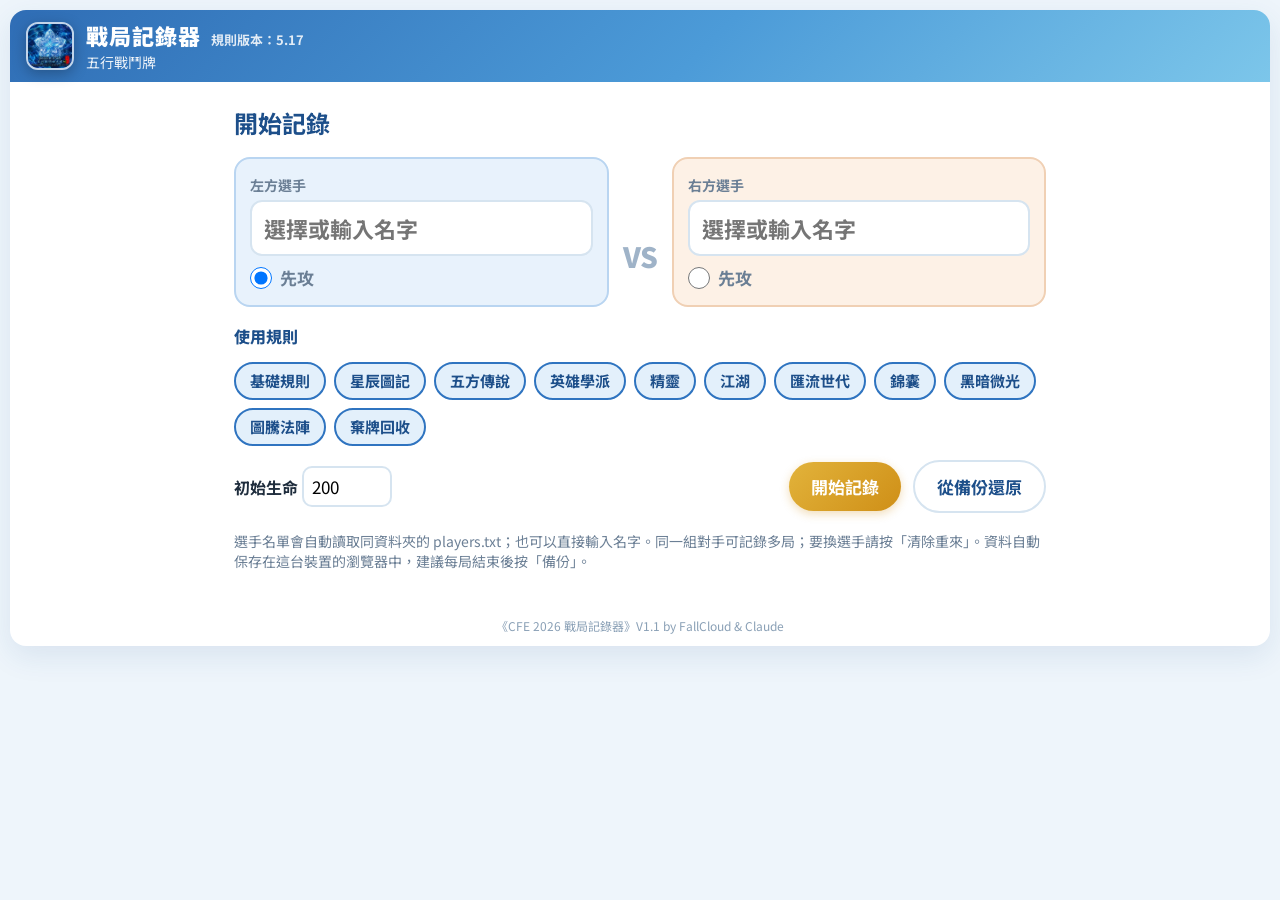
==== cfe-2026-spring/recorder.html @ 691f93eb "戰局記錄器 V1.1：依回饋調整選牌與記錄流程 - 已選的牌移到右側以牌圖顯示，陣法最多 5 張 - 陣法選項依橫向/直向每排 3 或 2 格 - 晴風記錄展示的牌與放回/捨棄；尋龍記錄置於牌堆頂的 " ====
<!DOCTYPE html>
<html lang="zh-TW">
<head>
<meta charset="UTF-8">
<meta name="viewport" content="width=device-width, initial-scale=1.0">
<title>五行戰鬥牌 戰局記錄器</title>
<link rel="icon" href="[data-uri]">
<style>
@import url('https://fonts.googleapis.com/css2?family=Noto+Sans+TC:wght@400;500;700;900&display=swap');
:root{
  --bg:#eef5fb; --card:#ffffff; --ink:#1f2d3d; --sub:#6b7f95; --line:#d6e4f0;
  --pri:#2f74c0; --pri-soft:#e3f0fb; --pri-deep:#1d4f8a; --gold:#d4a017;
  --L:#2f74c0; --L-soft:#e8f2fc; --R:#c0702f; --R-soft:#fdf1e6;
  --bad:#d0576b; --bad-bg:#fde2e4; --warn-bg:#fff4d1; --ok:#2e9d6a;
  --e0:#9aa3ad; --e1:#3fae4f; --e2:#2f86d6; --e3:#e0532f; --e4:#c9a20e;
  --e0s:#eef0f2; --e1s:#e3f6e3; --e2s:#e2effb; --e3s:#fde8e2; --e4s:#fbf5d7;
}
*{box-sizing:border-box}
[hidden]{display:none!important}
body{font-family:'Noto Sans TC',system-ui,-apple-system,sans-serif;margin:0;padding:10px;background:var(--bg);color:var(--ink);line-height:1.45;-webkit-tap-highlight-color:transparent}
button,input,select{font-family:inherit}
.container{max-width:1400px;margin:0 auto;background:var(--card);border-radius:16px;box-shadow:0 10px 30px rgba(31,79,138,.10);overflow:hidden}
header{background:linear-gradient(135deg,#2f6db5 0%,#4c9bd8 55%,#7cc6ea 100%);color:#fff;padding:10px 16px;display:flex;align-items:center;gap:12px;flex-wrap:wrap}
.brand{display:flex;align-items:center;gap:12px;flex:1;min-width:240px}
.brand img{width:48px;height:48px;border-radius:12px;box-shadow:0 4px 14px rgba(0,0,0,.25);border:2px solid rgba(255,255,255,.7)}
.brand h1{margin:0;font-size:22px;font-weight:900;letter-spacing:1px}
.brand h1 .ver{font-size:13px;font-weight:700;letter-spacing:0;opacity:.85;margin-left:10px}
.brand .sub{font-size:14px;opacity:.92}
.tools{display:flex;gap:6px;flex-wrap:wrap;align-items:center}
.tbtn{background:rgba(255,255,255,.22);color:#fff;border:1px solid rgba(255,255,255,.45);padding:7px 13px;border-radius:9999px;font-size:15px;font-weight:700;cursor:pointer;white-space:nowrap}
.tbtn:disabled{opacity:.4;cursor:default}
.tsel{background:rgba(255,255,255,.95);color:var(--pri-deep);border:none;padding:7px 10px;border-radius:9999px;font-size:15px;font-weight:700}
footer{text-align:center;color:#8aa0b6;font-size:12px;padding:8px 0 12px}

/* ---- setup ---- */
.setup{padding:24px;max-width:860px;margin:0 auto}
.setup h2{color:var(--pri-deep);margin:0 0 16px}
.vs-row{display:grid;grid-template-columns:1fr auto 1fr;gap:14px;align-items:end}
.pbox{border:2px solid var(--line);border-radius:16px;padding:14px}
.pbox.L{border-color:#b9d5f1;background:var(--L-soft)} .pbox.R{border-color:#f0d0b4;background:var(--R-soft)}
.pbox label{font-size:14px;color:var(--sub);font-weight:700}
.pbox input{width:100%;font-size:22px;font-weight:700;padding:10px 12px;border:2px solid var(--line);border-radius:12px;margin-top:4px;background:#fff}
.pbox .first{margin-top:10px;display:flex;align-items:center;gap:8px;font-size:17px;font-weight:700;cursor:pointer}
.pbox .first input{width:22px;height:22px;margin:0}
.vs-row .vs{font-size:28px;font-weight:900;color:#9fb3c8;padding-bottom:30px}
.mods{display:flex;flex-wrap:wrap;gap:8px;margin:14px 0}
.mods label{border:2px solid var(--line);border-radius:9999px;padding:6px 14px;font-size:15px;font-weight:700;cursor:pointer;display:flex;gap:6px;align-items:center}
.mods label.on{border-color:var(--pri);background:var(--pri-soft);color:var(--pri-deep)}
.mods input{display:none}
.btn{border:none;padding:12px 22px;border-radius:9999px;font-weight:700;font-size:17px;cursor:pointer;background:var(--pri);color:#fff;box-shadow:0 3px 10px rgba(47,116,192,.25)}
.btn.soft{background:var(--pri-soft);color:var(--pri-deep);box-shadow:none}
.btn.ghost{background:#fff;color:var(--pri-deep);border:2px solid var(--line);box-shadow:none}
.btn.gold{background:linear-gradient(135deg,#e2b33b,#cf8f17);box-shadow:0 3px 10px rgba(207,143,23,.3)}
.btn.danger{background:var(--bad)}
.btn.sm{padding:8px 14px;font-size:15px}
.btn:disabled{background:#c9d4df;color:#fff;box-shadow:none;cursor:default}

/* ---- board ---- */
.board{display:grid;grid-template-columns:1fr 210px 1fr;gap:10px;padding:10px 12px;background:#f4f9fd;border-bottom:1px solid var(--line)}
.pc{background:#fff;border:3px solid var(--line);border-radius:16px;padding:8px 12px;position:relative;transition:box-shadow .2s,border-color .2s;min-height:150px}
.pc.L{border-left:8px solid var(--L)} .pc.R{border-right:8px solid var(--R)}
.pc.turn{border-color:var(--gold);box-shadow:0 0 0 4px rgba(212,160,23,.28),0 6px 18px rgba(212,160,23,.25)}
.pc.turn::after{content:'本回合';position:absolute;top:-12px;background:var(--gold);color:#fff;font-size:13px;font-weight:900;padding:1px 10px;border-radius:9999px}
.pc.L.turn::after{left:14px} .pc.R.turn::after{right:14px}
.pc .top{display:flex;align-items:baseline;gap:10px}
.pc.R .top{flex-direction:row-reverse}
.pc .nm{font-size:21px;font-weight:900;white-space:nowrap;overflow:hidden;text-overflow:ellipsis}
.pc.L .nm{color:var(--L)} .pc.R .nm{color:var(--R)}
.pc .hp{font-size:38px;font-weight:900;line-height:1;margin-left:auto}
.pc.R .hp{margin-left:0;margin-right:auto}
.pc .hp small{font-size:15px;color:var(--sub);font-weight:700}
.bar{height:9px;background:#eef2f6;border-radius:9999px;overflow:hidden;margin:5px 0 7px}
.bar i{display:block;height:100%;border-radius:9999px;background:linear-gradient(90deg,#4fc08d,#2e9d6a)}
.pc.R .bar i{margin-left:auto}
.bar i.mid{background:linear-gradient(90deg,#f0c34a,#d9a21a)} .bar i.low{background:linear-gradient(90deg,#ef7d8d,#d0576b)}
.chips{display:flex;flex-wrap:wrap;gap:5px;align-items:center}
.pc.R .chips{justify-content:flex-end}
.ch{display:inline-flex;align-items:center;gap:4px;border-radius:9999px;padding:2px 10px;font-size:14px;font-weight:700;background:#f1f5f9;color:#3c4f63;white-space:nowrap}
.ch.k{background:var(--pri-soft);color:var(--pri-deep)}
.ch.sh{background:#e7f6ff;color:#1677a8}
.ch.st{background:#fff0d6;color:#9a6200}
.ch.bad{background:var(--bad-bg);color:#b03548}
.ch.e0{background:var(--e0s);color:#5d6670}.ch.e1{background:var(--e1s);color:#2a7f37}.ch.e2{background:var(--e2s);color:#1d64a8}.ch.e3{background:var(--e3s);color:#b23a1c}.ch.e4{background:var(--e4s);color:#8a6d00}
.ch .lab{color:var(--sub);font-weight:500;font-size:12px}
.pips{display:inline-flex;gap:2px}.pips b{width:9px;height:9px;border-radius:50%;background:#dfe6ee;display:inline-block}.pips b.on{background:currentColor}
.mini-back{width:16px;height:24px;border-radius:3px;vertical-align:middle;box-shadow:0 1px 3px rgba(0,0,0,.25)}
.stars5{display:inline-flex;gap:2px;margin-left:2px}.stars5 b{width:8px;height:8px;border-radius:2px;background:#e3e9ef}.stars5 b.on{background:var(--gold)}
.hand{font-size:15px;font-weight:700;color:var(--ink)}
.center{display:flex;flex-direction:column;align-items:center;justify-content:center;text-align:center;gap:6px}
.center .tn{font-size:15px;color:var(--sub);font-weight:700}
.center .tn b{font-size:36px;color:var(--pri-deep);display:block;line-height:1}
.center .env{font-size:15px;font-weight:800;padding:3px 14px;border-radius:9999px;background:#f1f5f9;color:var(--sub)}
.center .who{font-size:15px;font-weight:800}
.center .over{background:linear-gradient(135deg,#e7b93d,#c98a10);color:#fff;padding:5px 12px;border-radius:12px;font-weight:900;font-size:15px}

/* ---- edit bar ---- */
.editbar{background:#fff7dc;border-bottom:2px solid #f0d27a;padding:8px 16px;display:flex;align-items:center;gap:12px;font-weight:800;color:#7a5600}
.editbar .btn{margin-left:auto}

/* ---- timeline ---- */
.badlist{margin:2px 0}.badlist summary{cursor:pointer;color:var(--sub);font-size:14px;padding:4px 2px}.badlist .cb{margin-top:6px}
.tl{max-height:30vh;overflow:auto;border-bottom:1px solid var(--line)}
.tl table{border-collapse:separate;border-spacing:0;width:100%}
.tl th{white-space:nowrap;position:sticky;top:0;z-index:1;background:#f1f7fc;color:var(--pri-deep);font-size:14px;padding:6px;border-bottom:1px solid var(--line)}
.tl td{padding:5px 8px;border-bottom:1px solid #e8eff6;font-size:15px;vertical-align:top}
.tl tr{cursor:pointer}
.tl tr:hover td{background:#f6fbff}
.tl td.n{font-weight:900;color:var(--sub);text-align:center;width:46px}
.tl td.who{font-weight:800;white-space:nowrap;width:1%}
.tl tr.p0 td.who{color:var(--L)} .tl tr.p1 td.who{color:var(--R)}
.tl tr.p0 td:first-child{box-shadow:inset 5px 0 0 var(--L)} .tl tr.p1 td:first-child{box-shadow:inset 5px 0 0 var(--R)}
.tl td.hp{text-align:center;font-weight:900;width:56px}
.tl td.c{text-align:center;width:1%;white-space:nowrap}
.tl .act{font-weight:700}
.tl .nt{color:var(--sub);font-size:13px}
.tl .pre{color:#5b4ba0;font-size:14px}
.tl tr.error td{background:var(--bad-bg)!important}
.tl tr.warn td{background:var(--warn-bg)!important}
.tl tr.live td{background:#fffdf3}
.tl tr.editing td{outline:2px solid var(--gold);outline-offset:-2px}
.tl .iss{color:#b03548;font-size:13px;font-weight:700}
.tl .iss.w{color:#9a6a00}

/* ---- ops ---- */
.ops{display:grid;grid-template-columns:270px auto 1fr;gap:12px;padding:12px}
.col h3{margin:0 0 6px;font-size:15px;color:var(--pri-deep);display:flex;align-items:center;gap:8px}
.col h3 .who{font-size:13px;padding:1px 10px;border-radius:9999px;color:#fff}
.prebtns{display:flex;flex-direction:column;gap:6px;margin-bottom:12px}
.pb{display:flex;align-items:center;gap:8px;border:2px solid var(--line);background:#fff;border-radius:12px;padding:8px 10px;font-size:16px;font-weight:800;cursor:pointer;text-align:left;color:var(--ink)}
.pb small{font-weight:500;color:var(--sub);font-size:12px;margin-left:auto;text-align:right}
.pb.pouch{border-color:#c9b8f0;background:#f6f2ff}
.pb.ab{border-color:#b9d5f1;background:#f2f8fe}
.pb.sp{border-color:#bfe3c9;background:#f1fbf3}
.pb.rt{border-color:#e9d6a8;background:#fffaf0}
.pb.off{opacity:.5}
.pb .ico{font-size:18px}
.empty{color:#a3b3c3;font-size:14px;padding:6px 2px}
.acts{list-style:none;margin:0;padding:0;display:flex;flex-direction:column;gap:5px}
.acts li{border:1px solid var(--line);border-radius:10px;padding:6px 32px 6px 10px;position:relative;font-size:14px;background:#fbfdff}
.acts li b{font-size:15px}
.acts li .nt{color:var(--sub);font-size:12px}
.acts li.error{background:var(--bad-bg);border-color:#f1b8c1}
.acts li.warn{background:var(--warn-bg);border-color:#f0dd9c}
.acts li .x{position:absolute;right:4px;top:4px;border:none;background:transparent;font-size:18px;color:#a3b3c3;cursor:pointer;padding:2px 6px}
.acts li .iss{color:#b03548;font-size:12px;font-weight:700}
.acts li .iss.w{color:#9a6a00}
.revealbox{border:2px dashed #e0a74b;background:#fff8ec;border-radius:12px;padding:8px 10px;font-size:14px;font-weight:700;color:#8a5a00;margin-bottom:8px;display:flex;align-items:center;gap:8px}
.revealbox .btn{margin-left:auto}

.grid{display:grid;grid-template-columns:22px repeat(5,52px);gap:5px;align-items:center}
.grid .el{font-weight:900;font-size:16px;text-align:center}
.cd{position:relative;width:52px;height:78px;border-radius:7px;cursor:pointer;border:2px solid transparent;padding:0;background:#ddd;overflow:hidden;box-shadow:0 2px 5px rgba(0,0,0,.18);user-select:none;-webkit-user-select:none;touch-action:manipulation}
.cd img{width:100%;height:100%;display:block;pointer-events:none}
.cd .cnt{position:absolute;right:2px;top:2px;background:var(--gold);color:#fff;font-weight:900;font-size:13px;border-radius:9999px;min-width:20px;height:20px;line-height:20px;text-align:center;box-shadow:0 1px 3px rgba(0,0,0,.3)}
.cd.on{border-color:var(--gold);transform:translateY(-2px)}
.cd:active{transform:scale(.96)}
.tray{display:flex;align-items:center;gap:6px;flex-wrap:wrap;margin-top:8px;min-height:44px;background:#f4f9fd;border:1px dashed var(--line);border-radius:12px;padding:6px 8px;max-width:310px}
.tray .tc{display:inline-flex;align-items:center;gap:2px;border-radius:8px;padding:4px 8px;font-weight:900;font-size:16px;cursor:pointer;border:2px solid transparent}
.tray .hint{color:#a3b3c3;font-size:13px}
.tray .clr{margin-left:auto;border:none;background:#fff;border-radius:9999px;padding:4px 10px;font-weight:700;color:var(--sub);cursor:pointer;border:1px solid var(--line)}
.e0c{background:var(--e0s);color:#5d6670}.e1c{background:var(--e1s);color:#2a7f37}.e2c{background:var(--e2s);color:#1d64a8}.e3c{background:var(--e3s);color:#b23a1c}.e4c{background:var(--e4s);color:#8a6d00}
.cb{border:2px solid #b9d5f1;background:#f6fbff;border-radius:12px;padding:8px 12px;text-align:left;cursor:pointer;color:var(--ink)}
.cb .t{font-size:17px;font-weight:900;display:flex;gap:8px;align-items:baseline}
.cb .t .pts{color:var(--pri-deep);font-size:15px}
.cb .t .tag{margin-left:auto;font-size:12px;font-weight:700;color:var(--sub)}
.cb .d{font-size:13px;color:var(--sub)}
.cb.job{border-color:#c9b8f0;background:#f7f3ff}
.cb.cov{border-color:#d7dee6;background:#f8fafc}
.cb.bad{border-color:#f1b8c1;background:#fff5f6}
.cb.bad .d{color:#b03548;font-weight:700}
.h3s{font-size:12px;font-weight:600;color:var(--sub);margin-left:6px}
.seltray{display:flex;align-items:center;gap:8px;min-height:84px;margin-bottom:8px;flex-wrap:wrap}
.seltray .clr{margin-left:auto;border:1px solid var(--line);background:#fff;border-radius:9999px;padding:5px 12px;font-weight:700;color:var(--sub);cursor:pointer}
.slot{width:50px;height:75px;border:2px dashed #b7c9da;border-radius:7px;background:#f4f9fd;flex:none}
.slotc{position:relative;width:50px;height:75px;flex:none}
.slotc img{width:100%;height:100%;border-radius:7px;display:block;box-shadow:0 2px 5px rgba(0,0,0,.2)}
.slotc .x{position:absolute;right:-7px;top:-7px;width:22px;height:22px;border-radius:50%;border:2px solid #fff;background:#b03548;color:#fff;font-size:12px;font-weight:900;line-height:18px;text-align:center;cursor:pointer;padding:0;box-shadow:0 1px 3px rgba(0,0,0,.3)}
.slots{display:flex;gap:10px;justify-content:center;flex-wrap:wrap;margin-top:12px;padding:10px;background:#f4f9fd;border-radius:12px}
.cands{display:grid;grid-template-columns:repeat(3,minmax(0,1fr));gap:6px;max-height:360px;overflow:auto;padding:2px 4px 2px 0;align-content:start}
.cands .cb .t{flex-wrap:wrap;row-gap:0}.cands .cb .t .tag{margin-left:0;flex-basis:100%}
.cands > .empty,.cands > .badlist{grid-column:1/-1}
.badlist[open]{display:grid;grid-template-columns:inherit;gap:6px}
.badlist summary{grid-column:1/-1}
@media (orientation:portrait){.cands{grid-template-columns:repeat(2,minmax(0,1fr))}}
.endbtns{display:grid;grid-template-columns:repeat(4,1fr);gap:6px;margin-top:10px}
.endbtns .btn{padding:11px 6px;font-size:15px}
.endbtns .btn.end{grid-column:span 4;font-size:18px;padding:13px}

/* ---- modal ---- */
.mw{position:fixed;inset:0;background:rgba(15,40,70,.55);display:flex;align-items:center;justify-content:center;z-index:1500;animation:fadeIn .12s ease;padding:10px}
.md{background:#fff;width:100%;max-width:560px;border-radius:20px;box-shadow:0 15px 50px rgba(0,0,0,.35);overflow:hidden;max-height:94vh;display:flex;flex-direction:column}
.md.wide{max-width:720px}
.md .hd{padding:16px 20px 6px;font-size:20px;font-weight:900;color:var(--pri-deep)}
.md .hd small{display:block;font-size:13px;color:var(--sub);font-weight:500;margin-top:2px}
.md .bd{padding:8px 20px 14px;overflow:auto}
.md .ft{background:#f8f9fa;padding:12px 16px;display:flex;gap:8px;justify-content:flex-end;flex-wrap:wrap}
.opts{display:flex;flex-direction:column;gap:6px}
.opt{border:2px solid var(--line);background:#fff;border-radius:12px;padding:11px 14px;text-align:left;font-size:17px;font-weight:800;cursor:pointer;color:var(--ink)}
.opt small{display:block;font-weight:500;color:var(--sub);font-size:13px}
.opt:hover{border-color:var(--pri);background:var(--pri-soft)}
.opt.row{display:inline-block}
.optrow{display:flex;gap:8px;flex-wrap:wrap}
.optrow .opt{flex:1;text-align:center;min-width:70px}
.frm{display:grid;grid-template-columns:110px 1fr;gap:10px;align-items:center;font-size:16px}
.frm select,.frm input{font-size:17px;padding:8px 10px;border:2px solid var(--line);border-radius:10px;width:100%}
@keyframes fadeIn{from{opacity:0}to{opacity:1}}
.toast{position:fixed;left:50%;bottom:24px;transform:translateX(-50%);background:#1f2d3d;color:#fff;padding:10px 20px;border-radius:9999px;font-weight:700;z-index:2000;box-shadow:0 6px 20px rgba(0,0,0,.3);font-size:15px}

@media (max-width:1100px){
  .ops{grid-template-columns:1fr 1fr}
  .ops .col.a{grid-column:span 2}
}
@media (max-width:760px){
  .board{grid-template-columns:1fr 1fr}
  .board .center{grid-column:span 2;order:-1;flex-direction:row;flex-wrap:wrap}
  .ops{grid-template-columns:1fr}
  .ops .col.a{grid-column:auto}
  .vs-row{grid-template-columns:1fr}
  .vs-row .vs{padding:0;text-align:center}
}
</style>
</head>
<body>
<div class="container">
  <header>
    <div class="brand"><img src="[data-uri]" alt=""><div><h1>戰局記錄器<small class="ver">規則版本：5.17</small></h1><div class="sub" id="subTitle">五行戰鬥牌</div></div></div>
    <div class="tools" id="tools" hidden>
      <select class="tsel" id="gameSel" title="切換對局"></select>
      <button class="tbtn" id="bNew">＋新局</button>
      <button class="tbtn" id="bUndo" title="復原">↶</button>
      <button class="tbtn" id="bRedo" title="重做">↷</button>
      <button class="tbtn" id="bHtml">匯出網頁</button>
      <button class="tbtn" id="bXlsx">匯出Excel</button>
      <button class="tbtn" id="bBackup">備份</button>
      <button class="tbtn" id="bRestore">還原</button>
      <button class="tbtn" id="bReset">清除重來</button>
    </div>
  </header>

  <div id="setup" class="setup" hidden>
    <h2>開始記錄</h2>
    <div class="vs-row">
      <div class="pbox L"><label>左方選手</label><input id="pL" list="plist" placeholder="選擇或輸入名字">
        <label class="first"><input type="radio" name="first" value="0" checked>先攻</label></div>
      <div class="vs">VS</div>
      <div class="pbox R"><label>右方選手</label><input id="pR" list="plist" placeholder="選擇或輸入名字">
        <label class="first"><input type="radio" name="first" value="1">先攻</label></div>
    </div>
    <datalist id="plist"></datalist>
    <div style="margin-top:18px;font-weight:800;color:var(--pri-deep)">使用規則</div>
    <div class="mods" id="modSel"></div>
    <div style="display:flex;gap:12px;align-items:center;flex-wrap:wrap">
      <label style="font-weight:700">初始生命 <input id="hp0" type="number" value="200" min="1" style="width:90px;font-size:17px;padding:6px 8px;border:2px solid var(--line);border-radius:10px"></label>
      <button class="btn gold" id="bStart" style="margin-left:auto">開始記錄</button>
      <button class="btn ghost" id="bRestore2">從備份還原</button>
    </div>
    <p style="color:var(--sub);font-size:14px;margin-top:18px">選手名單會自動讀取同資料夾的 players.txt；也可以直接輸入名字。同一組對手可記錄多局；要換選手請按「清除重來」。資料自動保存在這台裝置的瀏覽器中，建議每局結束後按「備份」。</p>
  </div>

  <div id="main" hidden>
    <section class="board" id="board"></section>
    <div class="editbar" id="editBar" hidden></div>
    <section class="tl" id="tl"></section>
    <section class="ops">
      <div class="col a">
        <h3>行動前效果 <span class="who" id="opsWho"></span></h3>
        <div class="prebtns" id="pre"></div>
        <h3>本回合記錄</h3>
        <div id="revealBox"></div>
        <ul class="acts" id="acts"></ul>
      </div>
      <div class="col b">
        <h3>選牌（點選加入）</h3>
        <div class="grid" id="grid"></div>
      </div>
      <div class="col c">
        <h3>已選的牌 <small class="h3s">點牌角 ✕ 移除，最多 5 張</small></h3>
        <div class="seltray" id="tray"></div>
        <h3>可施展的陣法／轉職</h3>
        <div class="cands" id="cands"></div>
        <div class="endbtns" id="endBtns">
          <button class="btn soft" id="bDiscard">棄牌</button>
          <button class="btn soft" id="bPass">無法行動</button>
          <button class="btn soft" id="bAdjust">手動調整</button>
          <button class="btn soft" id="bNote">備註</button>
          <button class="btn gold end" id="bEnd">結束回合 ▶</button>
        </div>
      </div>
    </section>
  </div>
  <footer>《CFE 2026 戰局記錄器》V1.1 by FallCloud &amp; Claude</footer>
</div>
<input type="file" id="fileIn" accept=".json,.html,.htm" hidden>
<div id="modalRoot"></div>

<script>
/* =====================================================================
 * 五行戰鬥牌 5.17 規則資料（戰局記錄器用）
 * 陣法、職業、能力、精靈、秘計、星辰、環境、圖騰
 * 陣法的 run(E, c, o) 透過引擎 E 提供的操作來產生效果。
 * ===================================================================== */
(function (root) {
'use strict';

const EL = ['金', '木', '水', '火', '土'];
const ELI = { 金: 0, 木: 1, 水: 2, 火: 3, 土: 4 };
const GEN = [2, 3, 1, 4, 0];          // 金生水 木生火 水生木 火生土 土生金
const KE = [1, 4, 3, 0, 2];           // 金剋木 木剋土 水剋火 火剋金 土剋水
const MOTHER = [4, 2, 0, 1, 3];       // 生我者：土生金 水生木 金生水 木生火 火生土

const MODULES = [
  { id: 'basic', name: '基礎規則', fixed: true },
  { id: 'star', name: '星辰圖記' },
  { id: 'five', name: '五方傳說' },
  { id: 'hero', name: '英雄學派' },
  { id: 'spirit', name: '精靈' },
  { id: 'jianghu', name: '江湖' },
  { id: 'conf', name: '匯流世代' },
  { id: 'pouch', name: '錦囊' },
  { id: 'dark', name: '黑暗微光' },
  { id: 'totem', name: '圖騰法陣' },
  { id: 'retrieve', name: '棄牌回收' },
];

/* ---------- 牌 ---------- */
function card(s) {                    // '金3' -> {e:0,l:3}
  if (s && typeof s === 'object') return s;
  return { e: ELI[s[0]], l: +s[1] };
}
function cs(c) { return EL[c.e] + c.l; }
function cardsText(arr) { return arr.map(cs).join(''); }

/* ---------- 牌組判斷工具 ---------- */
const H = {
  n: c => c.length,
  cnt: (c, e) => c.filter(x => x.e === e).length,
  all: (c, e) => c.length > 0 && c.every(x => x.e === e),
  sum: c => c.reduce((a, x) => a + x.l, 0),
  sameL: c => c.length > 0 && c.every(x => x.l === c[0].l),
  diffE: c => new Set(c.map(x => x.e)).size === c.length,
  diffL: c => new Set(c.map(x => x.l)).size === c.length,
  // 精確屬性組成，例如 'ww' 以字串表示：H.exact(c, '金金火水')
  exact(c, spec) {
    if (c.length !== spec.length) return false;
    const need = [0, 0, 0, 0, 0];
    for (const ch of spec) need[ELI[ch]]++;
    for (const x of c) need[x.e]--;
    return need.every(v => v === 0);
  },
  // 至少包含 spec，其餘 extra 張任意
  contains(c, spec, extra) {
    if (c.length !== spec.length + extra) return false;
    const need = [0, 0, 0, 0, 0];
    for (const ch of spec) need[ELI[ch]]++;
    for (const x of c) if (need[x.e] > 0) need[x.e]--;
    return need.every(v => v === 0);
  },
  // X＋同級牌：兩張，其中一張屬性X，另一張與之同級
  xSame(c, e) { return c.length === 2 && c[0].l === c[1].l && (c[0].e === e || c[1].e === e); },
  chainGen(c) {                     // 三張連續相生
    if (c.length !== 3 || !H.diffE(c)) return false;
    const s = new Set(c.map(x => x.e));
    return c.some(x => s.has(GEN[x.e]) && s.has(GEN[GEN[x.e]]));
  },
  chainKe(c) {
    if (c.length !== 3 || !H.diffE(c)) return false;
    const s = new Set(c.map(x => x.e));
    return c.some(x => s.has(KE[x.e]) && s.has(KE[KE[x.e]]));
  },
  pairGen: c => c.length === 2 && (GEN[c[0].e] === c[1].e || GEN[c[1].e] === c[0].e),
  pairKe: c => c.length === 2 && (KE[c[0].e] === c[1].e || KE[c[1].e] === c[0].e),
  levels: (c, arr) => c.length === arr.length && c.map(x => x.l).sort().join() === arr.slice().sort().join(),
  // 任意張數 e 行牌，等級總和 >= n
  elemSum: (c, e, n) => H.all(c, e) && H.sum(c) >= n,
  // 雙屬性各任意張，各自總和 >= a / b
  twoElemSum(c, e1, n1, e2, n2) {
    if (!c.every(x => x.e === e1 || x.e === e2)) return false;
    const s1 = c.filter(x => x.e === e1).reduce((a, x) => a + x.l, 0);
    const s2 = c.filter(x => x.e === e2).reduce((a, x) => a + x.l, 0);
    return s1 >= n1 && s2 >= n2;
  },
  maxL: c => Math.max(0, ...c.map(x => x.l)),
};

/* ---------- 星辰 ---------- */
const STARS = [
  { e: 0, name: '金星‧太白', short: '太白', strike: '太白星擊', array: '太白鍊天陣' },
  { e: 1, name: '木星‧歲星', short: '歲星', strike: '歲星星擊', array: '歲星柱天陣' },
  { e: 2, name: '水星‧辰星', short: '辰星', strike: '辰星星擊', array: '辰星淬天陣' },
  { e: 3, name: '火星‧熒惑', short: '熒惑', strike: '熒惑星擊', array: '熒惑燎天陣' },
  { e: 4, name: '土星‧鎮星', short: '鎮星', strike: '鎮星星擊', array: '鎮星堪天陣' },
];
// 第2項效果：生我者可視為我（土→金、水→木、金→水、木→火、火→土）

/* ---------- 環境 ---------- */
const ENV_INVALID = [
  ['防禦', '氣壁', '暗黑氣壁'],
  ['幻化', '混沌', '暗黑混沌'],
  ['反震', '震暴', '暗黑震暴'],
  ['武器', '光芒', '暗黑光芒'],
  ['封印', '歸元', '暗黑歸元'],
];
const TOTEMS = [
  { e: 0, name: '白牙圖騰', protect: ['武器', '光芒'] },
  { e: 1, name: '青角圖騰', protect: ['防禦', '氣壁'] },
  { e: 2, name: '玄甲圖騰', protect: ['封印', '歸元'] },
  { e: 3, name: '朱羽圖騰', protect: ['反震', '震暴'] },
  { e: 4, name: '黃鱗圖騰', protect: ['幻化', '混沌'] },
];

/* =====================================================================
 * 陣法
 *   cat: 'attack' | 'active' | 'passive'
 *   atk: 0-4 五行攻擊 / 'P' 物理 / 'S' 特殊（僅攻擊）
 *   pats: 組成方式 [{m(c,X), need?, adj?, tag?}]
 *     need: 'job:<能力名>' 需職業能力；'form' 需擁有該陣法（職業/星辰）
 *   pts(c, X): 點數（c 已套用點數用等級）
 *   run(E, c, o): 效果
 * ===================================================================== */
const F = [];
function def(f) { f.pats = f.pats || []; F.push(f); return f; }

/* ----- 基礎規則 ----- */
EL.forEach((n, e) => def({
  id: n + '擊術', mod: 'basic', basic: true, size: 1, cat: 'attack', atk: e,
  pats: [{ m: c => c.length === 1 && c[0].e === e }],
  pts: c => H.sum(c) + 4,
  run: (E, c, o) => E.attack(o.pts),
}));
def({ id: '武器', mod: 'basic', basic: true, size: 2, cat: 'attack', atk: 'P',
  pats: [{ m: c => H.exact(c, '金金') }, { m: c => c.length === 2 && H.cnt(c, 0) >= 1, need: 'job:武器專精', tag: '武器專精' }],
  pts: (c, X) => H.sum(c) * 2 * (X.ab('狂影') && H.exact(X.printed || c, '金金') ? 2 : 1),
  run: (E, c, o) => { E.attack(o.pts); if (E.ab('武器精研')) E.draw(1, '武器精研'); } });
def({ id: '防禦', mod: 'basic', basic: true, size: 2, cat: 'passive', counter: 'nullAtk',
  pats: [{ m: c => H.exact(c, '木木') }, { m: c => c.length === 2 && H.cnt(c, 1) >= 1, need: 'job:防禦專精', tag: '防禦專精' }] });
def({ id: '封印', mod: 'basic', basic: true, size: 2, cat: 'passive', counter: 'nullSpell',
  pats: [{ m: c => H.exact(c, '水水') }, { m: c => c.length === 2 && H.cnt(c, 2) >= 1, need: 'job:封印專精', tag: '封印專精' }] });
def({ id: '反震', mod: 'basic', basic: true, size: 2, cat: 'passive', counter: 'split',
  pats: [{ m: c => H.exact(c, '火火') }, { m: c => c.length === 2 && H.cnt(c, 3) >= 1, need: 'job:反震專精', tag: '反震專精' }] });
def({ id: '幻化', mod: 'basic', basic: true, size: 2, cat: 'active',
  pats: [{ m: c => H.exact(c, '土土') }, { m: c => c.length === 2 && H.cnt(c, 4) >= 1, need: 'job:幻化專精', tag: '幻化專精' }],
  run: (E, c, o) => E.metamorph(c) });
def({ id: '空城', mod: 'basic', basic: true, size: 2, cat: 'passive', counter: null,
  pats: [{ m: c => c.length === 2 && c[0].e !== c[1].e }] });
const TRI = ['鍠金', '樸木', '洄水', '熾火', '坱土'];
TRI.forEach((n, e) => def({
  id: n, mod: 'basic', basic: true, size: 3, cat: 'attack', atk: e,
  pats: [{ m: c => c.length === 3 && H.all(c, e) },
    { m: c => c.length === 3 && H.cnt(c, e) === 2, need: 'job:' + n + '專精', adj: -6, tag: n + '專精', noStar: true }],
  pts: c => H.sum(c) * 3,
  run: (E, c, o) => {
    E.attack(o.pts);
    if (o.pts >= 30 && (!o.pat.noStar || E.ab('法粹'))) E.summonStar(e);
  },
}));
def({ id: '生陣', mod: 'basic', basic: true, size: 3, cat: 'active',
  pats: [{ m: H.chainGen }, { m: H.pairGen, need: 'job:生陣專精', tag: '生陣專精' }],
  pts: c => H.sum(c) * 3, run: (E, c, o) => E.heal(E.me, o.pts, { formation: true }) });
def({ id: '剋陣', mod: 'basic', basic: true, size: 3, cat: 'active',
  pats: [{ m: H.chainKe }, { m: H.pairKe, need: 'job:剋陣專精', tag: '剋陣專精' }],
  pts: c => H.sum(c) * 3, run: (E, c, o) => E.shieldDown(E.opp, o.pts) });
def({ id: '光芒', mod: 'basic', basic: true, size: 4, cat: 'active',
  pats: [{ m: c => H.exact(c, '金金火水') }, { m: c => H.contains(c, '金金火', 1), need: 'job:光芒專精', tag: '光芒專精' }],
  run: (E) => { if (E.immuneShadow()) return E.note('影遁：不受光芒影響');
    E.view(); E.status(E.opp, 'stun', 2); E.status(E.opp, 'nodraw', 2); E.xianshu(); } });
def({ id: '氣壁', mod: 'basic', basic: true, size: 4, cat: 'active',
  pats: [{ m: c => H.exact(c, '木木金火') }, { m: c => H.contains(c, '木木金', 1), need: 'job:氣壁專精', tag: '氣壁專精' }],
  pts: c => H.sum(c) * 4, run: (E, c, o) => { E.buildShield(E.me, o.pts); E.xianshu(); } });
def({ id: '歸元', mod: 'basic', basic: true, size: 4, cat: 'active',
  pats: [{ m: c => H.exact(c, '水水土木') }, { m: c => H.contains(c, '水水土', 1), need: 'job:歸元專精', tag: '歸元專精' }],
  pts: c => H.sum(c) * 4, run: (E, c, o) => { E.heal(E.me, o.pts, { formation: true }); E.xianshu(); } });
def({ id: '震暴', mod: 'basic', basic: true, size: 4, cat: 'attack', atk: 'P',
  pats: [{ m: c => H.exact(c, '火火水土') }, { m: c => H.contains(c, '火火水', 1), need: 'job:震暴專精', tag: '震暴專精' }],
  pts: c => H.sum(c) * 4,
  run: (E, c, o) => { E.attack(o.pts); if (E.ab('戰魄')) { E.status(E.opp, 'stun', 1, '戰魄'); E.status(E.opp, 'nodraw', 1, '戰魄'); } E.xianshu(); } });
def({ id: '混沌', mod: 'basic', basic: true, size: 4, cat: 'active',
  pats: [{ m: c => H.exact(c, '土土木金') }, { m: c => H.contains(c, '土土木', 1), need: 'job:混沌專精', tag: '混沌專精' }],
  run: (E) => { if (E.immuneShadow()) return E.note('影遁：不受混沌影響'); E.view(); E.handDelta(E.opp, -2, '放回牌堆'); E.xianshu(); } });
def({ id: '五行輪迴', mod: 'basic', basic: true, size: 5, cat: 'active',
  pats: [{ m: c => c.length === 5 && H.diffE(c) }, { m: c => c.length === 4 && H.diffE(c), need: 'job:五行輪迴專精', tag: '五行輪迴專精' }],
  run: E => E.swapHp() });
def({ id: '五流歸一', mod: 'basic', basic: true, size: 5, cat: 'attack', atk: 'S',
  pats: [{ m: c => c.length === 5 && H.sameL(c) }, { m: c => c.length === 4 && H.sameL(c), need: 'job:五流歸一專精', adj: -15, tag: '五流歸一專精' }],
  pts: (c, X) => X.oppHand * 15 + (X.ab('純陽勁') ? 15 : 0),
  run: (E, c, o) => {
    if (E.ab('極陽勁')) { E.breakShield(E.opp, '極陽勁'); }
    E.attack(o.pts); E.draw(1, '五流歸一');
    if (E.ab('極陽勁')) E.status(E.opp, 'stun', 1, '極陽勁');
  } });

/* ----- 星辰圖記 ----- */
def({ id: '虛空破星術', mod: 'star', size: 3, cat: 'active', voidArt: true,
  pats: [{ m: c => c.length === 3 && H.sameL(c) }], run: E => E.voidStar() });
STARS.forEach(s => {
  def({ id: s.strike, mod: 'star', size: 1, cat: 'attack', atk: s.e, star: s.e,
    pats: [{ m: c => c.length === 1 && c[0].e === s.e, need: 'form' }], pts: () => 10, run: (E, c, o) => E.attack(o.pts) });
  def({ id: s.array, mod: 'star', size: 3, cat: 'attack', atk: s.e, star: s.e,
    pats: [{ m: c => H.exact(c, EL[s.e] + EL[s.e] + EL[MOTHER[s.e]]), need: 'form' }],
    pts: c => H.sum(c) * 3, run: (E, c, o) => { E.attack(o.pts); E.draw(1, s.array); E.breakOwnStar(s.e); } });
});

/* ----- 五方傳說 ----- */
const BEASTS = ['西‧白虎', '東‧青龍', '北‧玄武', '南‧朱雀', '中‧黃蛇'];
BEASTS.forEach((n, e) => def({
  id: n, mod: 'five', size: 5, cat: 'attack', atk: e, beast: true,
  pats: [{ m: c => c.length === 5 && H.all(c, e) }], pts: () => 81,
  run: (E, c, o) => { E.attack(o.pts); E.setEnv(e); },
}));
def({ id: '虛空斷脈術', mod: 'five', size: 3, cat: 'active', voidArt: true,
  pats: [{ m: c => c.length === 3 && H.sameL(c) }], run: E => E.voidEnv() });

/* ----- 英雄學派 ----- */
def({ id: '虛空返璞術', mod: 'hero', size: 3, cat: 'active', voidArt: true,
  pats: [{ m: c => c.length === 3 && H.sameL(c) }], run: (E, c) => E.voidJob(c[0].l <= 2) });
def({ id: '神兵', mod: 'hero', size: 2, cat: 'attack', atk: 'P', pats: [{ m: c => H.xSame(c, 0), need: 'form' }],
  pts: c => H.sum(c) * 3, run: (E, c, o) => E.attack(o.pts) });
def({ id: '落光斬', mod: 'hero', size: 4, cat: 'attack', atk: 'P', pats: [{ m: c => H.exact(c, '金金火火'), need: 'form' }],
  pts: c => H.sum(c) * 6, run: (E, c, o) => E.attack(o.pts) });
def({ id: '道禦', mod: 'hero', size: 2, cat: 'attack', atk: 'S', pats: [{ m: c => H.xSame(c, 1), need: 'form' }],
  pts: c => H.sum(c) * 3, run: (E, c, o) => { E.attack(o.pts); E.counter('nullAtk', '道禦'); } });
def({ id: '轉生術', mod: 'hero', size: 4, cat: 'active',
  pats: [{ m: c => zhuanSheng(c).length > 0, need: 'form' }],
  choice: c => { const w = zhuanSheng(c); return w.length > 1 ? { key: 'wood', title: '轉生術：指定單獨的木行牌', options: w.map(l => ({ v: l, label: '木' + l + '（' + l * 25 + '點）' })) } : null; },
  pts: (c, X) => { const w = zhuanSheng(c); const pick = X.choice && X.choice.wood; return (w.includes(pick) ? pick : Math.max(...w)) * 25; },
  run: (E, c, o) => E.heal(E.me, o.pts, { formation: true }) });
function zhuanSheng(c) {            // 回傳可作為「單獨木」的等級
  if (c.length !== 4) return [];
  const out = new Set();
  c.forEach((x, i) => {
    if (x.e !== 1) return;
    const rest = c.filter((_, j) => j !== i);
    if (H.chainGen(rest) && H.sum(rest) >= 10) out.add(x.l);
  });
  return [...out];
}
def({ id: '幻印', mod: 'hero', size: 2, cat: 'attack', atk: 'S', pats: [{ m: c => H.xSame(c, 2), need: 'form' }],
  pts: c => H.sum(c) * 3, run: (E, c, o) => { E.attack(o.pts); E.counter('nullSpell', '幻印'); } });
def({ id: '紫光防罩', mod: 'hero', size: 5, cat: 'active', pats: [{ m: c => H.contains(c, '水水', 3), need: 'form' }],
  pts: c => H.sum(c) * 5, run: (E, c, o) => E.buildShield(E.me, o.pts) });
def({ id: '法震', mod: 'hero', size: 2, cat: 'attack', atk: 'S', pats: [{ m: c => H.xSame(c, 3), need: 'form' }],
  pts: c => H.sum(c) * 3, run: (E, c, o) => { E.attack(o.pts); E.counter('split', '法震'); } });
def({ id: '魔法反光閃', mod: 'hero', size: 4, cat: 'attack', atk: 'S',
  pats: [{ m: c => c.length === 4 && H.cnt(c, 3) === 2, need: 'form' }],
  pts: c => { const f = c.filter(x => x.e === 3); return f[0].l * f[1].l * 5; },
  run: (E, c, o) => { E.attack(o.pts); E.noDraw('魔法反光閃'); } });
def({ id: '影襲', mod: 'hero', size: 2, cat: 'active', pats: [{ m: c => H.xSame(c, 4), need: 'form' }],
  pts: c => H.sum(c) * 3, run: (E, c, o) => E.lose(E.opp, o.pts, { formation: true }) });
def({ id: '刃影瞬殺', mod: 'hero', size: 0, cat: 'active', pats: [{ m: c => H.elemSum(c, 4, 10), need: 'form' }],
  run: E => E.halveHp(E.opp) });
def({ id: '凝華斷空箭', mod: 'hero', size: 3, cat: 'attack', atk: 'S', pats: [{ m: c => c.length === 3 && H.sameL(c), need: 'form' }],
  pts: () => 20, run: (E, c, o) => { E.attack(o.pts); E.draw(2, '凝華斷空箭'); } });
def({ id: '天弓嘯', mod: 'hero', size: 3, cat: 'attack', atk: 'S', pats: [{ m: c => H.levels(c, [5, 5, 5]), need: 'form' }],
  pts: () => 60, run: (E, c, o) => E.attack(o.pts) });
def({ id: '聖光破', mod: 'hero', size: 1, cat: 'attack', atk: 'S', pats: [{ m: c => c.length === 1 && c[0].l % 2 === 0, need: 'form' }],
  pts: () => 10, run: (E, c, o) => { E.attack(o.pts); E.counter('reveal', '聖光破'); } });
def({ id: '聖風', mod: 'hero', size: 3, cat: 'active', pats: [{ m: c => H.levels(c, [4, 4, 4]), need: 'form' }],
  run: E => { E.lose(E.opp, 20, { formation: true }); E.view(); E.handDelta(E.opp, -1, '聖風取牌'); E.handDelta(E.me, 1, '聖風取牌'); } });

/* ----- 精靈 ----- */
const SPIRIT_FORMS = ['金靈喚術', '木靈喚術', '水靈喚術', '火靈喚術', '土靈喚術'];
SPIRIT_FORMS.forEach((n, e) => def({ id: n, mod: 'spirit', size: 2, cat: 'active',
  pats: [{ m: c => c.length === 2 && H.all(c, e) }], run: E => E.summonSpirit(EL[e]) }));
def({ id: '虛空碎靈術', mod: 'spirit', size: 3, cat: 'active', voidArt: true,
  pats: [{ m: c => c.length === 3 && H.sameL(c) }], run: E => E.voidSpirit() });

/* ----- 江湖 ----- */
def({ id: '千鋒劍訣', mod: 'jianghu', size: 2, cat: 'attack', atk: 'P', pats: [{ m: c => H.xSame(c, 0), need: 'form' }],
  pts: c => H.sum(c) * 3, preStatus: 'qianfeng',
  run: (E, c, o) => E.attack(o.pts) });
def({ id: '踏雪劍訣', mod: 'jianghu', size: 2, cat: 'attack', atk: 'S', pats: [{ m: c => H.xSame(c, 2), need: 'form' }],
  pts: c => H.sum(c) * 3, preStatus: 'taxue',
  run: (E, c, o) => E.attack(o.pts) });
def({ id: '流影殘光劍', mod: 'jianghu', size: 3, cat: 'attack', atk: 'S', pats: [{ m: c => c.length === 3 && H.diffL(c), need: 'form' }],
  pts: c => H.sum(c) * 3, run: (E, c, o) => { E.attack(o.pts); E.counter('nullAtk40', '流影殘光劍'); } });
def({ id: '千鋒飛羽', mod: 'jianghu', size: 3, cat: 'attack', atk: 'P',
  pats: [{ m: c => c.length === 3 && fly(c, 0), need: 'form' }], pts: () => 30,
  run: (E, c, o) => { E.attack(o.pts); if (E.hasStatus(E.me, 'qianfeng')) E.lose(E.opp, 20, { formation: true }); } });
def({ id: '踏雪映月', mod: 'jianghu', size: 3, cat: 'attack', atk: 'S',
  pats: [{ m: c => c.length === 3 && fly(c, 2), need: 'form' }], pts: () => 30,
  run: (E, c, o) => { E.attack(o.pts); if (E.hasStatus(E.me, 'taxue')) { E.status(E.opp, 'stun', 1, '踏雪映月'); E.status(E.opp, 'nodraw', 1, '踏雪映月'); } } });
function fly(c, e) {                // XX＋５
  for (let i = 0; i < 3; i++) {
    if (c[i].l !== 5) continue;
    const r = c.filter((_, j) => j !== i);
    if (r.every(x => x.e === e)) return true;
  }
  return false;
}
def({ id: '流影崩雲劍', mod: 'jianghu', size: 5, cat: 'attack', atk: 'S', pats: [{ m: c => H.levels(c, [1, 2, 3, 4, 5]), need: 'form' }],
  pts: () => 80, run: (E, c, o) => {
    E.attack(o.pts);
    if (E.hasStatus(E.me, 'qianfeng')) E.lose(E.opp, 20, { formation: true });
    if (E.hasStatus(E.me, 'taxue')) { E.status(E.opp, 'stun', 1, '流影崩雲劍'); E.status(E.opp, 'nodraw', 1, '流影崩雲劍'); }
  } });
def({ id: '點水扇', mod: 'jianghu', size: 1, cat: 'attack', atk: 'S', pats: [{ m: c => c.length === 1 && c[0].l === 1, need: 'form' }],
  pts: () => 5, run: (E, c, o) => {
    E.attack(o.pts);
    const need = E.meteor() ? 3 : 4;
    if (E.oppLastFormSize() >= need) { E.status(E.opp, 'stun', 1, '點水扇'); E.status(E.opp, 'nodraw', 1, '點水扇'); }
  } });
def({ id: '凌風扇', mod: 'jianghu', size: 1, cat: 'attack', atk: 'S', pats: [{ m: c => c.length === 1 && c[0].l === 3, need: 'form' }],
  pts: () => 10, run: (E, c, o) => { E.attack(o.pts); if (E.meteor()) E.draw(1, '流星步'); } });
def({ id: '天外飛扇', mod: 'jianghu', size: 1, cat: 'attack', atk: 'S', pats: [{ m: c => c.length === 1 && c[0].l === 5, need: 'form' }],
  pts: () => 0, run: (E, c, o) => {
    E.attack(o.pts);
    if (E.meteor()) E.lose(E.opp, 20, { formation: true }); else E.delayedLose(E.opp, 20, '天外飛扇');
  } });
def({ id: '毒鏢', mod: 'jianghu', size: 1, cat: 'active', pats: [{ m: c => c.length === 1 && c[0].e === 0, need: 'form' }],
  run: E => E.poison(E.opp, 1) });
def({ id: '毒煙', mod: 'jianghu', size: 2, cat: 'passive', counter: 'poison',
  pats: [{ m: c => H.exact(c, '火木'), need: 'form' }] });
def({ id: '千毒手', mod: 'jianghu', size: 3, cat: 'active', pats: [{ m: c => c.length === 3 && H.diffE(c) && H.sameL(c), need: 'form' }],
  run: E => { E.lose(E.opp, 10, { formation: true }); E.poison(E.opp, 2); } });
def({ id: '殘霜手', mod: 'jianghu', size: 3, cat: 'active', pats: [{ m: c => H.exact(c, '水水水'), need: 'form' }],
  run: E => { E.status(E.opp, 'stun', 1, '殘霜手'); E.status(E.opp, 'nodraw', 1, '殘霜手'); E.poison(E.opp, 2); } });
def({ id: '閻王令', mod: 'jianghu', size: 1, cat: 'active', pats: [{ m: c => c.length === 1 && c[0].l === 1, need: 'form' }],
  run: E => { if (E.hp(E.opp) <= 40) E.win(E.me, '閻王令'); else E.note('對方生命高於40，無效果'); } });

/* ----- 匯流世代 ----- */
const RES = [
  { id: '鏡鳴', e: 0, run: E => { E.view(); E.handDelta(E.opp, -1, '鏡鳴捨棄'); } },
  { id: '森鳴', e: 1, run: E => E.heal(E.me, 20, { formation: true }) },
  { id: '淙鳴', e: 2, run: E => E.draw(2, '淙鳴') },
  { id: '煌鳴', e: 3, run: E => E.lose(E.opp, 20, { formation: true }) },
  { id: '垠鳴', e: 4, run: E => E.buildShield(E.me, 15) },
];
RES.forEach(r => def({ id: r.id, mod: 'conf', size: 2, cat: 'active', resonance: r.e,
  pats: [{ m: (c, X) => X.res && X.res.e === r.e && c.length === 2 && resPair(c, r.e, X.res.l), need: 'form' }],
  run: r.run }));
function resPair(c, e, l) {
  return (c[0].e === e && c[1].l === l) || (c[1].e === e && c[0].l === l);
}
def({ id: '千鳴', mod: 'conf', size: 3, cat: 'active',
  pats: [{ m: (c, X) => X.res && c.length === 3 && qianMing(c, X.res), need: 'form' }],
  choice: (c, X) => ({ key: 'res', title: '千鳴：指定另一個五鳴術', options: RES.filter(r => !X.res || r.e !== X.res.e).map(r => ({ v: r.id, label: r.id })) }),
  run: (E, c, o) => {
    const own = RES.find(r => E.res() && r.e === E.res().e);
    if (own) own.run(E);
    const other = RES.find(r => r.id === (o.choice && o.choice.res));
    if (other) other.run(E); else E.issue('warn', '千鳴未指定第二個五鳴術');
  } });
function qianMing(c, res) {         // 餘行牌＋餘級牌＋餘行餘級牌
  const perms = [[0, 1, 2], [0, 2, 1], [1, 0, 2], [1, 2, 0], [2, 0, 1], [2, 1, 0]];
  return perms.some(([a, b, d]) => c[a].e === res.e && c[b].l === res.l && c[d].e === res.e && c[d].l === res.l);
}
def({ id: '萬鳴', mod: 'conf', size: 5, cat: 'active',
  pats: [{ m: (c, X) => X.res && c.length === 5 && H.diffE(c) && c.some(x => x.e === X.res.e && x.l === X.res.l), need: 'form' }],
  run: E => { E.lose(E.opp, 20, { formation: true }); E.heal(E.me, 20, { formation: true }); E.buildShield(E.me, 15); E.view(); E.handDelta(E.opp, -1, '萬鳴捨棄'); E.draw(1, '萬鳴'); } });
def({ id: '禁錮法陣', mod: 'conf', size: 1, cat: 'active', limited: '禁錮法陣',
  pats: [{ m: c => c.length === 1 && c[0].l === 5, need: 'form' }],
  run: E => { E.status(E.opp, 'stun', 1, '禁錮法陣'); E.status(E.opp, 'nodraw', 1, '禁錮法陣'); } });
def({ id: '無盡法陣', mod: 'conf', size: 1, cat: 'active', pats: [{ m: c => c.length === 1 && c[0].l === 5, need: 'form' }],
  run: E => E.resetUses('禁錮法陣') });
def({ id: '舞風', mod: 'conf', size: 2, cat: 'active', pats: [{ m: c => c.length === 2 && Math.abs(c[0].l - c[1].l) === 1, need: 'form' }],
  run: E => E.draw(1, '舞風') });
def({ id: '晴風萬里', mod: 'conf', size: 4, cat: 'active', pats: [{ m: c => H.levels(c, [1, 2, 3, 4]) || H.levels(c, [2, 3, 4, 5]), need: 'form' }],
  choice: () => ({ key: 'keep', title: '晴風萬里：加入手牌幾張？', options: [0, 1, 2, 3, 4, 5].map(v => ({ v, label: v + ' 張' })) }),
  run: (E, c, o) => { const k = o.choice && o.choice.keep; if (k == null) E.issue('warn', '晴風萬里未輸入加入手牌張數'); else E.handDelta(E.me, +k, '晴風萬里'); E.note('加入手牌' + k + '張'); const d = o.choice && o.choice.discards; if (d && d.length) E.note('捨棄' + d.join('')); } });
def({ id: '虛空絕壁術', mod: 'conf', size: 3, cat: 'active', voidArt: true, pats: [{ m: c => c.length === 3 && H.sameL(c), need: 'form' }],
  run: E => E.voidWall() });
def({ id: '虛空歸無術', mod: 'conf', size: 3, cat: 'active', voidArt: true, pats: [{ m: c => c.length === 3 && H.sameL(c), need: 'form' }],
  run: E => { E.halveHp(E.me); E.halveHp(E.opp); E.lose(E.opp, 20, { formation: true }); } });

/* ----- 錦囊 ----- */
def({ id: '連環', mod: 'pouch', size: 3, cat: 'active', pats: [{ m: c => c.length === 3 && H.diffE(c) && H.diffL(c) }],
  run: (E, c, o) => E.chain(o.choice || {}) });

/* ----- 黑暗微光 ----- */
const DARK = [
  { id: '暗黑光芒', spec: '金金火水', run: E => { if (E.immuneShadow()) return E.note('影遁：不受暗黑光芒影響'); E.lose(E.opp, 15, { formation: true }); E.status(E.opp, 'stun', 2); E.status(E.opp, 'nodraw', 2); } },
  { id: '暗黑氣壁', spec: '木木金火', pts: c => H.sum(c) * 6, run: (E, c, o) => E.buildShield(E.me, o.pts) },
  { id: '暗黑歸元', spec: '水水土木', pts: c => H.sum(c) * 6, run: (E, c, o) => E.heal(E.me, o.pts, { formation: true }) },
  { id: '暗黑震暴', spec: '火火水土', atk: 'P', pts: c => H.sum(c) * 6, run: (E, c, o) => E.attack(o.pts) },
  { id: '暗黑混沌', spec: '土土木金', run: E => { if (E.immuneShadow()) return E.note('影遁：不受暗黑混沌影響'); E.lose(E.opp, 15, { formation: true }); E.handDelta(E.opp, -2, '隨機放回牌堆'); } },
];
DARK.forEach(d => def({ id: d.id, mod: 'dark', size: 4, cat: d.atk ? 'attack' : 'active', atk: d.atk, dark: true,
  pats: [{ m: c => H.exact(c, d.spec) && H.sum(c) <= 10, need: 'form' }], pts: d.pts, run: d.run }));
def({ id: '暗行輪迴', mod: 'dark', size: 5, cat: 'active', dark: true,
  pats: [{ m: c => c.length === 5 && H.diffE(c) && H.sum(c) <= 10, need: 'form' }],
  run: E => { E.lose(E.opp, 50, { formation: true }); E.heal(E.me, 50, { formation: true }); E.breakOwnJob(); } });
def({ id: '殘影斬', mod: 'dark', size: 2, cat: 'attack', atk: 'P', pats: [{ m: c => c.length === 2 && H.cnt(c, 4) >= 1, need: 'form' }],
  pts: (c, X) => 8 * (X.ab('狂影') && H.exact(X.printed || c, '土土') ? 2 : 1),
  run: (E, c, o) => { E.attack(o.pts); E.lose(E.opp, 8, { formation: true }); } });
def({ id: '殘影狂刃斬', mod: 'dark', size: 2, cat: 'attack', atk: 'P', pats: [{ m: c => H.exact(c, '金土') && H.sum(c) % 2 === 0, need: 'form' }],
  pts: c => H.sum(c) * 3, run: (E, c, o) => { E.attack(o.pts); E.lose(E.opp, o.pts, { formation: true }); E.status(E.opp, 'stun', 1, '殘影狂刃斬'); E.status(E.opp, 'nodraw', 1, '殘影狂刃斬'); E.breakOwnJob(); } });
def({ id: '惡靈召喚陣', mod: 'dark', size: 2, cat: 'active', pats: [{ m: c => H.levels(c, [2, 2]), need: 'form' }],
  run: E => E.summonSpirit('惡', true) });
def({ id: '死靈召喚陣', mod: 'dark', size: 2, cat: 'active', pats: [{ m: c => H.levels(c, [4, 4]), need: 'form' }],
  run: E => E.summonSpirit('死', true) });

/* ----- 圖騰法陣 ----- */
function totemPat(e) { return c => c.length === 3 && H.all(c, e) && c.some(x => x.l === 5); }
def({ id: '東靈陣‧青角', mod: 'totem', size: 3, cat: 'active', pats: [{ m: totemPat(1) }],
  run: E => { E.heal(E.me, 15, { formation: true }); E.buildShield(E.me, 15); E.setEnv(1); E.setTotem(1); } });
def({ id: '西靈陣‧白牙', mod: 'totem', size: 3, cat: 'active', pats: [{ m: totemPat(0) }],
  run: E => { E.lose(E.opp, 30, { formation: true }); E.setEnv(0); E.setTotem(0); } });
def({ id: '南靈陣‧朱羽', mod: 'totem', size: 3, cat: 'attack', atk: 'choice', pats: [{ m: totemPat(3) }],
  choice: () => ({ key: 'el', title: '南靈陣‧朱羽：選擇攻擊屬性', options: EL.map((n, i) => ({ v: i, label: n + '行' })) }),
  pts: () => 20, run: (E, c, o) => { E.attack(o.pts); E.setEnv(3); E.setTotem(3); } });
def({ id: '北靈陣‧玄甲', mod: 'totem', size: 3, cat: 'active', pats: [{ m: totemPat(2) }],
  run: E => { E.draw(1, '北靈陣'); E.view(); E.status(E.opp, 'stun', 1, '北靈陣'); E.status(E.opp, 'nodraw', 1, '北靈陣'); E.setEnv(2); E.setTotem(2); } });
def({ id: '中靈陣‧黃鱗', mod: 'totem', size: 3, cat: 'active', pats: [{ m: totemPat(4) }],
  run: E => { E.view(); E.handDelta(E.opp, -1, '黃鱗取牌'); E.handDelta(E.me, 1, '黃鱗取牌'); E.setEnv(4); E.setTotem(4); } });
def({ id: '尋龍', mod: 'totem', size: 2, cat: 'active', pats: [{ m: c => c.length === 2 && c[0].e === c[1].e }],
  choice: () => ({ key: 'dragon', title: '尋龍：將哪一張５級牌置於牌堆頂？', options: ['金5', '木5', '水5', '火5', '土5'].map(v => ({ v, label: v })).concat([{ v: 'none', label: '不放' }]) }),
  run: (E, c, o) => { const d = o.choice && o.choice.dragon; E.note(d == null ? '檢索５級牌置於牌堆頂' : d === 'none' ? '未放置牌於牌堆頂' : '將' + d + '置於牌堆頂'); } });

const FMAP = {}; F.forEach(f => { FMAP[f.id] = f; });

/* =====================================================================
 * 職業
 *   prereq: null=無條件；陣列=目前職業須為其中之一；'none'=目前無職業
 *   cost(c, X)  轉職所需之牌
 *   inherit: 擁有哪些職業的能力
 *   ab: 能力名稱（普通/專精/發動）  forms: 專屬陣法
 * ===================================================================== */
const JOBS = [];
function job(j) { JOBS.push(j); return j; }
const T1 = ['戰士', '尋道者', '幻術師', '法師', '風行者'];
const T2 = ['戰神', '述道者', '幻靈使', '法導', '影行者'];
// 英雄學派
job({ id: '戰士', mod: 'hero', school: '戰士', tier: 1, prereq: null, costText: '金3', cost: c => H.elemSum(c, 0, 3),
  ab: ['卸勁', '武器專精', '防禦專精', '反震專精'] });
job({ id: '戰神', mod: 'hero', school: '戰士', tier: 2, prereq: ['戰士'], costText: '金6', cost: c => H.elemSum(c, 0, 6),
  inherit: ['戰士'], ab: ['武器精研', '震暴專精'], forms: ['神兵'] });
job({ id: '勇者', mod: 'hero', school: '戰士', tier: 3, legend: true, prereq: ['戰神'], costText: '金9', cost: c => H.elemSum(c, 0, 9),
  inherit: ['戰士', '戰神'], ab: ['金行抗性', '戰魄'], forms: ['落光斬'] });
job({ id: '尋道者', mod: 'hero', school: '尋道者', tier: 1, prereq: null, costText: '木3', cost: c => H.elemSum(c, 1, 3),
  ab: ['尋道術', '生陣專精', '剋陣專精'] });
job({ id: '述道者', mod: 'hero', school: '尋道者', tier: 2, prereq: ['尋道者'], costText: '木6', cost: c => H.elemSum(c, 1, 6),
  inherit: ['尋道者'], ab: ['歸元專精', '五行輪迴專精'], forms: ['道禦'] });
job({ id: '仁者', mod: 'hero', school: '尋道者', tier: 3, legend: true, prereq: ['述道者'], costText: '木9', cost: c => H.elemSum(c, 1, 9),
  inherit: ['尋道者', '述道者'], ab: ['木行抗性', '道源'], forms: ['轉生術'] });
job({ id: '幻術師', mod: 'hero', school: '幻術師', tier: 1, prereq: null, costText: '水3', cost: c => H.elemSum(c, 2, 3),
  ab: ['幻術', '封印專精'] });
job({ id: '幻靈使', mod: 'hero', school: '幻術師', tier: 2, prereq: ['幻術師'], costText: '水6', cost: c => H.elemSum(c, 2, 6),
  inherit: ['幻術師'], ab: ['幻術精研', '氣壁專精'], forms: ['幻印'] });
job({ id: '隱者', mod: 'hero', school: '幻術師', tier: 3, legend: true, prereq: ['幻靈使'], costText: '水9', cost: c => H.elemSum(c, 2, 9),
  inherit: ['幻術師', '幻靈使'], ab: ['水行抗性', '幻朧'], forms: ['紫光防罩'] });
job({ id: '法師', mod: 'hero', school: '法師', tier: 1, prereq: null, costText: '火3', cost: c => H.elemSum(c, 3, 3),
  ab: ['鍠金專精', '樸木專精', '洄水專精', '熾火專精', '坱土專精'] });
job({ id: '法導', mod: 'hero', school: '法師', tier: 2, prereq: ['法師'], costText: '火6', cost: c => H.elemSum(c, 3, 6),
  inherit: ['法師'], ab: ['光芒專精', '五流歸一專精'], forms: ['法震'] });
job({ id: '智者', mod: 'hero', school: '法師', tier: 3, legend: true, prereq: ['法導'], costText: '火9', cost: c => H.elemSum(c, 3, 9),
  inherit: ['法師', '法導'], ab: ['火行抗性', '法粹'], forms: ['魔法反光閃'] });
job({ id: '風行者', mod: 'hero', school: '風行者', tier: 1, prereq: null, costText: '土3', cost: c => H.elemSum(c, 4, 3),
  ab: ['風行術', '幻化專精'] });
job({ id: '影行者', mod: 'hero', school: '風行者', tier: 2, prereq: ['風行者'], costText: '土6', cost: c => H.elemSum(c, 4, 6),
  inherit: ['風行者'], ab: ['影切', '混沌專精'], forms: ['影襲'] });
job({ id: '武者', mod: 'hero', school: '風行者', tier: 3, legend: true, prereq: ['影行者'], costText: '土9', cost: c => H.elemSum(c, 4, 9),
  inherit: ['風行者', '影行者'], ab: ['土行抗性', '影遁'], forms: ['刃影瞬殺'] });
job({ id: '初行客', mod: 'hero', school: null, prereq: null, costText: '１', cost: c => c.length === 1 && c[0].l === 1,
  ab: ['抉擇', '突破'] });
job({ id: '仙者', mod: 'hero', school: null, legend: true, prereq: T2, costText: '５５５', cost: c => H.levels(c, [5, 5, 5]),
  ab: ['仙術', '冥思'], forms: ['凝華斷空箭', '天弓嘯'] });
job({ id: '聖者', mod: 'hero', school: null, legend: true, prereq: T2, costText: '４４４', cost: c => H.levels(c, [4, 4, 4]),
  ab: ['聖術', '啟示'], forms: ['聖光破', '聖風'] });
// 江湖
const JH = ['初行客', '獨行客'];
job({ id: '獨行客', mod: 'jianghu', school: null, prereq: null, costText: '一張３級牌', cost: c => c.length === 1 && c[0].l === 3, ab: [] });
job({ id: '劍客', mod: 'jianghu', prereq: JH, costText: '金3水3', cost: c => H.twoElemSum(c, 0, 3, 2, 3),
  forms: ['千鋒劍訣', '踏雪劍訣', '流影殘光劍'] });
job({ id: '劍尊', mod: 'jianghu', legend: true, prereq: ['劍客'], costText: '金5水5', cost: c => H.twoElemSum(c, 0, 5, 2, 5),
  inherit: ['劍客'], forms: ['千鋒飛羽', '踏雪映月', '流影崩雲劍'] });
job({ id: '煉氣者', mod: 'jianghu', prereq: JH, costText: '木3火3', cost: c => H.twoElemSum(c, 1, 3, 3, 3),
  ab: ['天陽罡', '烈陽訣', '純陽勁'] });
job({ id: '氣宗', mod: 'jianghu', legend: true, prereq: ['煉氣者'], costText: '木5火5', cost: c => H.twoElemSum(c, 1, 5, 3, 5),
  inherit: ['煉氣者'], ab: ['神陽罡', '舞陽訣', '極陽勁'] });
job({ id: '尋墨客', mod: 'jianghu', prereq: JH, costText: '兩張３級以上同行同級牌',
  cost: c => c.length === 2 && c[0].e === c[1].e && c[0].l === c[1].l && c[0].l >= 3,
  ab: ['青雲步'], forms: ['點水扇', '凌風扇'] });
job({ id: '書仙', mod: 'jianghu', legend: true, prereq: ['尋墨客'], costText: '兩張同行５級牌',
  cost: c => c.length === 2 && c[0].e === c[1].e && c[0].l === 5 && c[1].l === 5,
  inherit: ['尋墨客'], ab: ['浩然正氣', '流星步'], forms: ['天外飛扇'] });
job({ id: '毒師', mod: 'jianghu', prereq: JH, costText: '兩張不同行１級牌', cost: c => c.length === 2 && H.diffE(c) && c.every(x => x.l === 1),
  forms: ['毒鏢', '毒煙', '千毒手'] });
job({ id: '毒聖', mod: 'jianghu', legend: true, prereq: ['毒師'], costText: '三張不同行１級牌', cost: c => c.length === 3 && H.diffE(c) && c.every(x => x.l === 1),
  inherit: ['毒師'], ab: ['毒絕'], forms: ['殘霜手', '閻王令'] });
// 匯流世代
job({ id: '調律師', mod: 'conf', prereq: 'none', costText: '餘行3', cost: (c, X) => X.res && H.elemSum(c, X.res.e, 3),
  ab: ['調律'], forms: ['鏡鳴', '森鳴', '淙鳴', '煌鳴', '垠鳴'] });
job({ id: '易弦師', mod: 'conf', prereq: ['調律師'], costText: '餘行6', cost: (c, X) => X.res && H.elemSum(c, X.res.e, 6),
  inherit: ['調律師'], ab: ['易弦'], forms: ['千鳴'] });
job({ id: '天響師', mod: 'conf', legend: true, prereq: ['易弦師'], costText: '餘行9', cost: (c, X) => X.res && H.elemSum(c, X.res.e, 9),
  inherit: ['調律師', '易弦師'], ab: ['天響'], forms: ['萬鳴'], limited: { '天響': 1 } });
job({ id: '道法師', mod: 'conf', prereq: ['尋道者', '法師'], costText: '尋道者：火6／法師：木6',
  cost: (c, X) => (X.job === '尋道者' && H.elemSum(c, 3, 6)) || (X.job === '法師' && H.elemSum(c, 1, 6)),
  inherit: ['尋道者', '法師'], forms: ['禁錮法陣'], limited: { '禁錮法陣': 1 } });
job({ id: '道法聖', mod: 'conf', legend: true, prereq: ['道法師'], costText: '木5火5', cost: c => H.twoElemSum(c, 1, 5, 3, 5),
  inherit: ['尋道者', '法師', '道法師'], ab: ['道法心生'], forms: ['無盡法陣'] });
job({ id: '晴風士', mod: 'conf', prereq: 'none', costText: '１２、２３、３４或４５',
  cost: c => c.length === 2 && Math.abs(c[0].l - c[1].l) === 1, ab: ['晴風'], forms: ['舞風'] });
job({ id: '晴風使', mod: 'conf', prereq: ['晴風士'], costText: '１２３、２３４或３４５',
  cost: c => H.levels(c, [1, 2, 3]) || H.levels(c, [2, 3, 4]) || H.levels(c, [3, 4, 5]),
  inherit: ['晴風士'], ab: ['順風'], forms: ['晴風萬里'], limited: { '順風': 1 } });
job({ id: '虛空追尋者', mod: 'conf', prereq: 'void', costText: '２２２、３３３、４４４或５５５',
  cost: c => c.length === 3 && H.sameL(c) && c[0].l >= 2, ab: ['虛空追尋'], forms: ['虛空絕壁術'] });
job({ id: '虛空破滅者', mod: 'conf', legend: true, prereq: 'never', costText: '僅能以虛空追尋者之能力轉職', cost: () => false,
  inherit: ['虛空追尋者'], ab: ['虛空破滅', '虛空境界'], forms: ['虛空歸無術'], limited: { '虛空境界': 1 } });
// 黑暗微光
job({ id: '暗行者', mod: 'dark', prereq: 'none', costText: '一張２級以下牌', cost: c => c.length === 1 && c[0].l <= 2,
  ab: ['暗行'], forms: ['暗黑光芒', '暗黑氣壁', '暗黑歸元', '暗黑震暴', '暗黑混沌'] });
job({ id: '暗靈使', mod: 'dark', prereq: 'never', costText: '僅能以暗行者能力轉職', cost: () => false,
  inherit: ['暗行者'], ab: ['暗靈', '暗境'], forms: ['暗行輪迴'] });
job({ id: '影戰士', mod: 'dark', prereq: ['風行者', '戰士'], costText: '風行者：金6／戰士：土6',
  cost: (c, X) => (X.job === '風行者' && H.elemSum(c, 0, 6)) || (X.job === '戰士' && H.elemSum(c, 4, 6)),
  inherit: ['風行者', '戰士'], forms: ['殘影斬'] });
job({ id: '影戰狂', mod: 'dark', legend: true, prereq: ['影戰士'], costText: '土5金5', cost: c => H.twoElemSum(c, 4, 5, 0, 5),
  inherit: ['影戰士', '風行者', '戰士'], ab: ['狂影'], forms: ['殘影狂刃斬'] });
job({ id: '魔靈師', mod: 'dark', prereq: 'spirit', costText: '２２或４４', cost: c => H.levels(c, [2, 2]) || H.levels(c, [4, 4]),
  ab: ['魔靈附體', '魔靈復甦'], forms: ['惡靈召喚陣', '死靈召喚陣'] });

const JMAP = {}; JOBS.forEach(j => { JMAP[j.id] = j; });
// 展開繼承
JOBS.forEach(j => {
  const ab = new Set(j.ab || []), fm = new Set(j.forms || []);
  (j.inherit || []).forEach(n => { const p = JMAP[n]; (p.ab || []).forEach(a => ab.add(a)); (p.forms || []).forEach(x => fm.add(x)); });
  j.allAb = [...ab]; j.allForms = [...fm];
});
// 第二層繼承（例如影戰狂→影戰士→風行者）已列於 inherit；確保 inherit 的 inherit 也包含
JOBS.forEach(j => {
  const ab = new Set(j.allAb), fm = new Set(j.allForms);
  (j.inherit || []).forEach(n => { JMAP[n].allAb.forEach(a => ab.add(a)); JMAP[n].allForms.forEach(x => fm.add(x)); });
  j.allAb = [...ab]; j.allForms = [...fm];
});

/* =====================================================================
 * 發動能力（主動效果時點，每回合一次）
 *   inputs: 需要記錄者輸入的項目
 * ===================================================================== */
const ABILITIES = [
  { id: '幻術', inputs: ['discard2', 'virtual'], text: '捨棄兩張手牌，產生任意牌，本回合施展五行擊術' },
  { id: '幻朧', inputs: ['discard2', 'virtual'], text: '捨棄兩張手牌，產生任意牌，本回合組成基礎規則陣法' },
  { id: '影切', inputs: ['card'], text: '捨棄一張手牌，上家扣除該牌等級×２生命' },
  { id: '冥思', inputs: ['card'], cardRule: 'l4', text: '捨棄一張４級以上牌，本回合抽牌＋１' },
  { id: '啟示', inputs: ['card'], cardRule: 'l4', text: '捨棄一張４級以上牌，抽三張選一張加入手牌' },
  { id: '天陽罡', inputs: [], text: '展示木或火行牌，一輪內木、火行傷害對己減半' },
  { id: '烈陽訣', inputs: ['card'], cardRule: 'woodfire', text: '一張木或火行牌本回合等級＋２（組合基礎陣法）' },
  { id: '舞陽訣', inputs: [], text: '本回合施展三張以上木行或火行攻擊時抽牌＋１' },
  { id: '青雲步', inputs: ['card'], cardRule: 'woodwater', text: '捨棄木或水，抽兩張，一張放回牌堆頂，其餘捨棄' },
  { id: '流星步', inputs: ['card'], cardRule: 'fireStar', text: '捨棄火或星行牌，本回合陣法觸發流星步' },
  { id: '調律', inputs: ['card'], cardRule: 'aboveRes', text: '捨棄高於餘級的牌，上家棄牌加入手牌（本回合僅能用來轉職）' },
  { id: '天響', inputs: [], limited: true, text: '上家棄牌加入手牌（限一次）' },
  { id: '晴風', inputs: ['qingfeng'], text: '展示牌堆頂，選擇捨棄或放回' },
  { id: '順風', inputs: [], limited: true, text: '本回合抽牌＋２（限一次）' },
  { id: '暗靈', inputs: ['card', 'level12'], text: '一張手牌本回合降為１或２級，組成陣法並施展' },
];
const AMAP = {}; ABILITIES.forEach(a => { AMAP[a.id] = a; });

/* ---------- 精靈 ---------- */
const SPIRITS = {
  金: { gain: d => d.e === 0, skills: [{ id: '飛刃', cost: 2 }, { id: '劍雨', cost: 6 }] },
  木: { gain: d => d.e === 1, skills: [{ id: '芬芳', cost: 2 }, { id: '綻放', cost: 6 }] },
  水: { gain: d => d.e === 2, skills: [{ id: '川流', cost: 1, inputs: ['card'] }, { id: '浩瀚', cost: 3 }] },
  火: { gain: d => d.e === 3, skills: [{ id: '螢光', cost: 1, inputs: ['card'] }, { id: '絢爛', cost: 3, inputs: ['card', 'level'] }] },
  土: { gain: d => d.e === 4, skills: [{ id: '石盾', cost: 2 }, { id: '岩壁', cost: 6 }] },
  惡: { gain: d => d.l === 2, dark: true, skills: [{ id: '惡視', cost: 2, inputs: ['maxLevel'] }] },
  死: { gain: d => d.l === 4, dark: true, skills: [{ id: '死兆', cost: 4, inputs: ['cards4'] }] },
};
const SPIRIT_TEXT = {
  飛刃: '上家扣除１０點生命', 劍雨: '上家扣除４０點生命', 芬芳: '回復１０點生命', 綻放: '回復４０點生命',
  川流: '捨棄一張手牌，本回合抽牌＋１', 浩瀚: '本回合抽牌＋１', 螢光: '指定手牌本回合等級視為３級', 絢爛: '指定手牌本回合等級視為指定等級',
  石盾: '下家下回合攻擊之傷害無效', 岩壁: '建構４０點防護罩', 惡視: '隨機檢視下家兩張手牌', 死兆: '捨棄下家牌堆頂四張，扣除最高等級×４生命',
};

/* ---------- 錦囊秘計 ---------- */
const STRATS = [
  { id: '金蟬', by: 'e', v: 0, text: '自身本回合不受無法行動、無法抽牌、反制效果及其他玩家秘計影響' },
  { id: '偷梁', by: 'e', v: 1, text: '自身所有手牌等級＋１直到回合結束' },
  { id: '混水', by: 'e', v: 2, text: '本回合抽牌＋１' },
  { id: '觀火', by: 'e', v: 3, text: '下家下回合攻擊之傷害無效，陣法之扣除、回復生命效果無效' },
  { id: '離山', by: 'e', v: 4, text: '指定玩家職業能力無效、精靈技能無效且靈力無法增加１回合', inputs: ['target'] },
  { id: '還魂', by: 'l', v: 1, text: '召喚錦囊牌屬性精靈，靈力１點，若已有精靈則額外獲得原精靈靈力' },
  { id: '牽羊', by: 'l', v: 2, text: '檢視牌堆捨棄兩張，從棄牌堆選兩張放回牌堆並洗牌' },
  { id: '暗渡', by: 'l', v: 3, text: '依錦囊牌屬性轉職為戰士、尋道者、幻術師、法師或風行者' },
  { id: '瞞天', by: 'l', v: 4, text: '破除指定星辰，或自身本回合獲得指定屬性星辰效果', inputs: ['starOp'] },
  { id: '走為', by: 'l', v: 5, text: '破除目前環境，或捨棄一張牌並轉換為該牌屬性環境', inputs: ['envOp'] },
];
const SMAP = {}; STRATS.forEach(s => { SMAP[s.id] = s; });
function stratsFor(cd) { return STRATS.filter(s => (s.by === 'e' ? cd.e : cd.l) === s.v); }

/* =====================================================================
 * 陣法辨識
 *   printed: 記錄者點選的牌（牌面）
 *   X: { state 取用函式、本回合修正 }
 *     X.enabled(mod) X.ab(name) X.hasForm(id) X.star (隊伍星辰 e|null)
 *     X.tempStar (瞞天) X.levelLayers [{idx, l}] X.allPlus (偷梁)
 *     X.virtual {e,l,kind:'幻術'|'幻朧'} X.res {e,l}
 * ===================================================================== */
function recognize(printed, X) {
  printed = printed.map(card);
  const results = [];
  const seen = new Set();
  const base = applyLevels(printed, X);
  const variants = [{ cards: base, notes: [], basicOnly: false }];
  // 烈陽訣：+2 只限基礎陣法
  if (X.lieyang) {
    const v = base.map(x => ({ ...x }));
    let hit = false;
    for (const x of v) if (!hit && x.e === X.lieyang.e && x.l === X.lieyang.l) { x.l = Math.min(5, x.l + 2); hit = true; }
    if (hit) variants.push({ cards: v, notes: ['烈陽訣＋2'], basicOnly: true, lieyang: true });
  }
  // 幻術/幻朧 虛擬牌
  if (X.virtual) {
    const vs = variants.map(v => ({ cards: v.cards.concat([{ e: X.virtual.e, l: X.virtual.l, virtual: true }]),
      notes: v.notes.concat([X.virtual.kind + '：' + cs(X.virtual)]), basicOnly: true, virtualKind: X.virtual.kind, lieyang: v.lieyang }));
    variants.push(...vs);
  }
  // 星辰屬性替換（一張牌，限基礎陣法）
  const stars = [];
  const extra = [];
  if (X.starSubs && X.starSubs.length) {
    // 已在行動前指定星辰變屬性的牌：只採用指定的替換
    for (const v of variants) {
      let nc = v.cards.map(y => ({ ...y })); const nt = [];
      X.starSubs.forEach(sb => {
        const i = nc.findIndex(x => !x.sub && !x.virtual && x.pe === sb.pe && x.pl === sb.pl);
        if (i < 0) return;
        nt.push(sb.src + '：' + sb.card + '→' + EL[sb.e]); nc[i] = { ...nc[i], e: sb.e, sub: true };
      });
      if (nt.length) extra.push({ ...v, cards: nc, notes: v.notes.concat(nt), basicOnly: true });
    }
  } else if (X.forReplay && X.legacyStar) {
    if (X.star != null) stars.push({ e: X.star, src: '星辰' });
    if (X.tempStar != null && X.tempStar !== X.star) stars.push({ e: X.tempStar, src: '瞞天' });
    // 舊記錄：即使目前沒有星辰也嘗試替換，以便標示「沒有星辰」而非辨識失敗
    if (!stars.length) for (let e = 0; e < 5; e++) stars.push({ e, src: '星辰' });
  }
  for (const v of variants) {
    for (const s of stars) {
      v.cards.forEach((x, i) => {
        if (x.e !== MOTHER[s.e] || x.virtual) return;
        const nc = v.cards.map((y, j) => (j === i ? { ...y, e: s.e, sub: true } : y));
        extra.push({ ...v, cards: nc, notes: v.notes.concat([s.src + '：' + cs(x) + '→' + EL[s.e]]), basicOnly: true });
      });
    }
    // 瞞天與原有星辰各改一張
    if (stars.length === 2) {
      const [a, b] = stars;
      v.cards.forEach((x, i) => v.cards.forEach((y, j) => {
        if (i === j || x.e !== MOTHER[a.e] || y.e !== MOTHER[b.e] || x.virtual || y.virtual) return;
        const nc = v.cards.map((z, k) => (k === i ? { ...z, e: a.e, sub: true } : k === j ? { ...z, e: b.e, sub: true } : z));
        extra.push({ ...v, cards: nc, notes: v.notes.concat(['星辰＋瞞天替換']), basicOnly: true });
      }));
    }
  }
  variants.push(...extra);
  // 聖術：一張４級以上牌視為兩張（基礎四張陣法）
  if (X.ab('聖術')) {
    const sv = [];
    for (const v of variants) {
      if (v.cards.some(x => x.sub)) continue;      // 聖術無法搭配星辰改變屬性
      v.cards.forEach((x, i) => {
        if (x.l < 4) return;
        sv.push({ ...v, cards: v.cards.concat([{ ...x, dup: true }]), notes: v.notes.concat(['聖術：' + cs(x) + '視為兩張']), basicOnly: true, sacred: true });
      });
    }
    variants.push(...sv);
  }

  for (const v of variants) {
    for (const f of F) {
      if (v.basicOnly && !f.basic) continue;
      if (v.sacred && f.size !== 4) continue;
      if (v.virtualKind === '幻術' && !/擊術$/.test(f.id)) continue;
      if (f.mod !== 'basic' && X.enabled && !X.enabled(f.mod)) continue;
      f.pats.forEach((p, pi) => {
        let ok = false;
        try { ok = p.m(v.cards, X); } catch (e) { ok = false; }
        if (!ok) return;
        const reasons = [];
        if (p.need === 'form' && !ownsForm(f, X)) reasons.push(formNeedText(f));
        if (p.need && p.need.startsWith('job:') && !X.ab(p.need.slice(4))) reasons.push('需要' + p.need.slice(4));
        if (!X.starSubs && v.notes.some(n => /^星辰/.test(n)) && X.star == null) reasons.push('沒有星辰');
        const key = f.id + '|' + pi + '|' + v.notes.join(',');
        if (seen.has(key)) return;
        seen.add(key);
        results.push({ f, pat: p, pi, cards: v.cards, notes: v.notes.concat(p.tag ? [p.tag] : []), legal: reasons.length === 0, reasons,
          mods: v.notes.length + (p.need ? 1 : 0) });
      });
    }
  }
  // 排序：合法優先、修正少者優先；同陣法只保留最佳一筆合法解讀
  results.sort((a, b) => (b.legal - a.legal) || (a.mods - b.mods));
  if (X.all) return results;          // 重播：保留所有解讀，以便對應原本登錄的那一種
  const out = [], seenF = new Set();
  for (const r of results) {          // 已排序：每個陣法取第一筆（合法者優先）
    if (seenF.has(r.f.id)) continue;
    seenF.add(r.f.id);
    out.push(r);
  }
  return out;
}
function ownsForm(f, X) {
  if (f.star != null) return X.star === f.star || X.tempStar === f.star;
  return X.hasForm(f.id);
}
function formNeedText(f) {
  if (f.star != null) return '需要' + STARS[f.star].name;
  const j = JOBS.find(j => (j.forms || []).includes(f.id));
  return j ? '需要職業：' + j.id + (j.legend ? '' : '以上') : '條件不足';
}
function applyLevels(printed, X) {
  // levelLayers: [{card:'金1', l:3}]，依序套用到第一張相符且尚未套用的牌
  const out = printed.map(x => {
    let l = x.l;
    if (X.allPlus) l = Math.min(5, l + X.allPlus);
    return { e: x.e, l, pe: x.e, pl: x.l };
  });
  const used = new Set();
  (X.levelLayers || []).forEach(L => {
    const c0 = card(L.card);
    const i = printed.findIndex((x, k) => !used.has(k) && x.e === c0.e && x.l === c0.l);
    if (i >= 0) { used.add(i); out[i].l = Math.max(1, Math.min(5, L.l)); }
  });
  return out;
}

/* 轉職辨識 */
function recognizeJobs(printed, X) {
  printed = printed.map(card);
  const c = applyLevels(printed, X).map(x => ({ e: x.e, l: x.l }));
  const out = [];
  for (const j of JOBS) {
    if (X.enabled && !X.enabled(j.mod)) continue;
    const reasons = [];
    let ok = false, path = null;
    try { ok = j.cost(c, X); } catch (e) { ok = false; }
    // 初行客：抉擇（１→一階）、突破（１＋原轉職牌→二階）
    if (!ok && X.job === '初行客' && X.ab('抉擇') && T1.includes(j.id) && c.length === 1 && c[0].l === 1) { ok = true; path = '抉擇'; }
    if (!ok && X.job === '初行客' && X.ab('突破') && T2.includes(j.id)) {
      for (let i = 0; i < c.length; i++) {
        if (c[i].l !== 1) continue;
        const rest = c.filter((_, k) => k !== i);
        if (rest.length && j.cost(rest, X)) { ok = true; path = '突破'; break; }
      }
    }
    if (!ok) continue;
    if (!path) {
      if (j.prereq === 'never') continue;
      if (j.prereq === 'none' && X.job) reasons.push('需目前無職業');
      if (j.prereq === 'void' && (X.job || X.star != null || X.spirit)) reasons.push('需目前無職業、星辰、精靈');
      if (j.prereq === 'spirit' && !X.spirit) reasons.push('需擁有精靈');
      if (Array.isArray(j.prereq) && !j.prereq.includes(X.job)) reasons.push('需目前為' + j.prereq.join('、'));
    }
    if (X.ab('暗行') && !X.lishan) reasons.push('暗行：無法轉職');
    if (X.job === j.id) reasons.push('已是' + j.id);
    out.push({ job: j, path, legal: reasons.length === 0, reasons });
  }
  out.sort((a, b) => b.legal - a.legal);
  return out;
}

/* 被動術式辨識（翻開時） */
function recognizePassive(printed, X) {
  return recognize(printed, X).filter(r => r.f.cat === 'passive');
}

const RULE_VERSION = '5.17';
const RULES = { RULE_VERSION, EL, ELI, GEN, KE, MOTHER, MODULES, STARS, ENV_INVALID, TOTEMS, BEASTS, F, FMAP, JOBS, JMAP, T1, T2,
  ABILITIES, AMAP, SPIRITS, SPIRIT_TEXT, STRATS, SMAP, stratsFor, H, card, cs, cardsText,
  recognize, recognizeJobs, recognizePassive, applyLevels };
if (typeof module !== 'undefined' && module.exports) module.exports = RULES; else root.RULES = RULES;
})(this);

/* =====================================================================
 * 戰局記錄器 重播引擎
 * replay(match) 由第 1 回合開始逐動作套用規則，產生每回合快照、
 * 記錄文字與問題清單（error=紅、warn=黃）。
 * ===================================================================== */
(function (root) {
'use strict';
const R = (typeof module !== 'undefined' && module.exports) ? require('./rules.js') : root.RULES;
const { EL, GEN, KE, MOTHER, STARS, ENV_INVALID, TOTEMS, F, FMAP, JMAP, T1, AMAP, SPIRITS, SMAP, H, card, cs, cardsText } = R;

const ALL_MODS = R.MODULES.map(m => m.id);
const STATUS_NAME = {
  stun: '無法行動', nodraw: '無法抽牌', poison: '中毒', qianfeng: '千鋒', taxue: '踏雪', tianyang: '天陽罡',
  lishan: '離山', nullAtk: '攻擊無效', nullSpell: '術式無效', split: '傷害平分', nullAtk40: '40點以下攻擊無效',
  reveal: '蓋牌須正面', guanhuo: '觀火', shidun: '石盾',
};
const ACTION_PHASE = ['formation', 'cover', 'job', 'pass'];

function newMatch(names, first, opts) {
  opts = opts || {};
  return {
    v: 1, created: Date.now(), ruleVer: R.RULE_VERSION,
    players: [names[0] || '左方選手', names[1] || '右方選手'],
    first: first || 0,
    settings: { hp: opts.hp || 200, mods: opts.mods || ALL_MODS.slice() },
    turns: [{ actions: [], ended: false }],
    result: null, note: '',
  };
}

function initState(m) {
  const hp = m.settings.hp;
  const pouch = m.settings.mods.includes('pouch');
  return {
    hp: [hp, hp], maxHp: hp, shield: [0, 0], job: [null, null], spirit: [null, null], pouch: [pouch, pouch],
    hand: m.first === 0 ? [4, 5] : [5, 4], star: [null, null], starHist: [[], []], env: null, totem: [null, null],
    statuses: [], lastForm: [null, null], lastDiscard: [null, null], covered: [null, null],
    uses: [{}, {}], delayed: [], over: null, spiritSeq: 0,
  };
}
const clone = o => JSON.parse(JSON.stringify(o));

/* ---------------------------------------------------------------- */
function replay(m) {
  const S = initState(m);
  const mods = new Set(m.settings.mods);
  const out = { turns: [], issues: [], initial: clone(S) };
  m.turns.forEach((turn, i) => {
    const p = (m.first + i) % 2, q = 1 - p;
    const rec = { i, p, before: clone(S), acts: [], issues: [], drawN: null };
    out.turns.push(rec);
    const T = startTurn(S, m, i, p);
    rec.ctx = T;
    if (S.over) rec.issues.push(iss('error', '遊戲已結束，本回合不應存在'));
    turn.actions.forEach((a, ai) => {
      const ar = { a, text: '', notes: [], issues: [] };
      rec.acts.push(ar);
      if (S.over && a.kind !== 'note' && a.kind !== 'adjust') ar.issues.push(iss('error', '遊戲已結束後仍有動作'));
      try { applyAction(S, m, mods, T, a, ar, i); } catch (e) { ar.issues.push(iss('error', '計算錯誤：' + e.message)); console.error(e); }
      checkOver(S, T, ar, i);
    });
    if (turn.ended) {
      endTurn(S, m, mods, T, rec, turn, i);
      rec.after = clone(S);
    } else {
      rec.live = true;
      rec.after = clone(S);
    }
    // 彙整問題
    rec.acts.forEach((ar, ai) => ar.issues.forEach(x => rec.issues.push({ ...x, ai })));
    rec.level = rec.issues.some(x => x.level === 'error') ? 'error' : rec.issues.some(x => x.level === 'warn') ? 'warn' : '';
  });
  out.final = S;
  return out;
}
function iss(level, msg) { return { level, msg }; }

/* ---------------- 回合開始 ---------------- */
function startTurn(S, m, i, p) {
  const q = 1 - p;
  // 以「輪」計算的狀態在回合開始時扣除
  S.statuses.forEach(s => { if (s.who === p && s.unit === 'round') s.left--; });
  S.statuses = S.statuses.filter(s => s.left > 0);
  const ld = S.lastDiscard[q];
  return {
    i, p, q, abilityUsed: null, spiritUsed: [], drawBonus: 0, noDraw: false, cicada: false, allPlus: 0,
    levelLayers: [], starSubs: [], virtual: null, lieyang: null, tempStar: null, meteor: false, wuyang: false,
    actionDone: false, revealed: false, res: ld && ld.turn === i - 1 ? card(ld.card) : null,
    retrieved: false, pouchUsed: false,
  };
}

/* ---------------- 狀態查詢 ---------------- */
function has(S, who, k) { return S.statuses.some(s => s.who === who && s.k === k); }
function lishan(S, T, who) { return has(S, who, 'lishan') && !(T && T.cicada && who === T.p); }
function abOf(S, T, who, name) {
  const j = S.job[who] && JMAP[S.job[who]];
  if (!j) return false;
  if (lishan(S, T, who)) return false;
  return j.allAb.includes(name);
}
function formsOf(S, T, who, id) {
  const j = S.job[who] && JMAP[S.job[who]];
  if (!j || lishan(S, T, who)) return false;
  return j.allForms.includes(id);
}
function stunned(S, T, who) { return has(S, who, 'stun') && !(T.cicada && who === T.p); }
function noDraw(S, T, who) { return (has(S, who, 'nodraw') && !(T.cicada && who === T.p)) || T.noDraw; }

/* 給辨識器用的情境 */
function ctxX(S, m, T, who, extra) {
  const mods = new Set(m.settings.mods);
  return Object.assign({
    enabled: mod => mods.has(mod),
    ab: n => abOf(S, T, who, n),
    hasForm: id => formsOf(S, T, who, id),
    star: S.star[who], tempStar: who === T.p ? T.tempStar : null,
    allPlus: who === T.p ? T.allPlus : 0,
    levelLayers: who === T.p ? T.levelLayers : [],
    virtual: who === T.p ? T.virtual : null,
    lieyang: who === T.p ? T.lieyang : null,
    res: who === T.p ? T.res : null,
    starSubs: who === T.p && T.starSubs.length ? T.starSubs : null,
    job: S.job[who], spirit: S.spirit[who], lishan: lishan(S, T, who),
    oppHand: S.hand[1 - who],
  }, extra || {});
}

/* ---------------- 動作 ---------------- */
function applyAction(S, m, mods, T, a, ar, i) {
  const p = T.p, q = T.q;
  const A = handlers[a.kind];
  if (!A) { ar.issues.push(iss('error', '未知動作：' + a.kind)); return; }
  if (ACTION_PHASE.includes(a.kind)) {
    if (T.actionDone) ar.issues.push(iss('error', '本回合已經有行動（每回合僅能行動一次）'));
    T.actionDone = true;
  }
  A(S, m, mods, T, a, ar, i);
  if (ACTION_PHASE.includes(a.kind)) afterAction(S, T, ar);
}

function afterAction(S, T, ar) {
  // 天外飛扇：上家下回合行動結束時扣除生命
  const p = T.p;
  S.delayed = S.delayed.filter(d => {
    if (d.who !== p) return true;
    loseHp(S, T, ar, p, d.n, d.src, false);
    return false;
  });
}

const handlers = {
  note(S, m, mods, T, a, ar) { ar.text = '備註：' + (a.text || ''); },

  adjust(S, m, mods, T, a, ar) {
    const who = a.who, v = a.value;
    const nm = m.players[who];
    const f = a.field;
    const num = (cur) => (a.mode === 'add' ? cur + (+v) : +v);
    if (f === 'hp') S.hp[who] = clamp(num(S.hp[who]), 0, S.maxHp);
    else if (f === 'shield') S.shield[who] = Math.max(0, num(S.shield[who]));
    else if (f === 'hand') S.hand[who] = Math.max(0, num(S.hand[who]));
    else if (f === 'power') { if (S.spirit[who]) { S.spirit[who].p = clamp(num(S.spirit[who].p), 0, 6); if (!S.spirit[who].p) S.spirit[who] = null; } }
    else if (f === 'job') S.job[who] = v || null;
    else if (f === 'spirit') S.spirit[who] = v ? { k: v, p: a.power || 2, id: ++S.spiritSeq } : null;
    else if (f === 'star') S.star[who] = v === '' || v == null ? null : +v;
    else if (f === 'env') S.env = v === '' || v == null ? null : +v;
    else if (f === 'pouch') S.pouch[who] = !!v;
    else if (f === 'totem') S.totem[who] = v === '' || v == null ? null : +v;
    else if (f === 'status') {
      if (a.mode === 'remove') S.statuses = S.statuses.filter(s => !(s.who === who && s.k === v));
      else S.statuses.push({ who, k: v, left: a.left || 1, unit: 'turn', src: '手動' });
    }
    const label = { hp: '生命', shield: '防護罩', hand: '手牌', power: '靈力', job: '職業', spirit: '精靈', star: '星辰', env: '環境', pouch: '錦囊', totem: '圖騰', status: '狀態' }[f] || f;
    ar.text = '手動調整：' + (f === 'env' ? '' : nm + ' ') + label + (a.mode === 'add' ? (v >= 0 ? '＋' : '') + v : a.mode === 'remove' ? '移除' + (STATUS_NAME[v] || v) : '→' + fmtVal(f, v)) + (a.note ? '（' + a.note + '）' : '');
    ar.issues.push(iss('warn', '有手動調整'));
  },

  starsub(S, m, mods, T, a, ar) {
    const p = T.p;
    const c = card(a.card);
    const src = a.src === '瞞天' ? '瞞天' : '星辰';
    const e = src === '瞞天' ? T.tempStar : S.star[p];
    ar.text = src + '變屬性：' + cs(c) + (e != null ? '視為' + EL[e] + '行' : '');
    if (!mods.has('star')) ar.issues.push(iss('error', '未啟用星辰圖記'));
    if (T.actionDone) ar.issues.push(iss('error', '星辰變屬性須於行動前指定'));
    if (e == null) { ar.issues.push(iss('error', src === '瞞天' ? '本回合沒有瞞天獲得的星辰' : '沒有星辰')); return; }
    if (c.e !== MOTHER[e]) ar.issues.push(iss('error', STARS[e].name + '只能將' + EL[MOTHER[e]] + '行牌視為' + EL[e] + '行'));
    if (T.starSubs.some(x => x.src === src)) ar.issues.push(iss('error', '本回合已使用過' + src + '變屬性'));
    T.starSubs.push({ src, card: cs(c), pe: c.e, pl: c.l, e });
    ar.notes.push('限基礎規則陣法');
  },

  retrieve(S, m, mods, T, a, ar) {
    const p = T.p, q = T.q;
    const ld = S.lastDiscard[q];
    if (!mods.has('retrieve')) ar.issues.push(iss('error', '未啟用棄牌回收'));
    if (T.retrieved) ar.issues.push(iss('error', '本回合已回收過棄牌'));
    T.retrieved = true;
    if (!ld || ld.turn !== T.i - 1) { ar.text = '棄牌回收'; ar.issues.push(iss('error', '上家上回合沒有棄牌，無法回收')); return; }
    const c = card(ld.card);
    let cost = c.l * 2;
    if (abOf(S, T, p, '尋道術')) cost = Math.ceil(cost / 2);
    ar.text = '棄牌回收（' + cs(c) + '）';
    loseHp(S, T, ar, p, cost, '棄牌回收', false, true);
  },

  pouch(S, m, mods, T, a, ar) {
    const p = T.p;
    if (!S.pouch[p]) ar.issues.push(iss('error', '沒有錦囊可觸發'));
    if (T.pouchUsed) ar.issues.push(iss('error', '本回合已觸發過錦囊'));
    T.pouchUsed = true;
    if (T.actionDone) ar.issues.push(iss('error', '錦囊須於行動前觸發'));
    S.pouch[p] = false;
    resolveStrategy(S, m, T, ar, a, '');
  },

  ability(S, m, mods, T, a, ar) {
    const p = T.p, q = T.q;
    const def = AMAP[a.id];
    ar.text = a.id;
    if (!def) { ar.issues.push(iss('error', '未知能力')); return; }
    if (!abOf(S, T, p, a.id)) ar.issues.push(iss('error', lishan(S, T, p) ? '受離山影響，職業能力無效' : '目前職業沒有「' + a.id + '」'));
    if (T.abilityUsed) ar.issues.push(iss('error', '每回合只能發動一次發動能力（已發動' + T.abilityUsed + '）'));
    if (stunned(S, T, p)) ar.issues.push(iss('error', '無法行動時不能使用發動能力'));
    if (T.actionDone) ar.issues.push(iss('error', '發動能力須於行動前'));
    T.abilityUsed = a.id;
    if (def.limited) useLimited(S, T, ar, p, a.id);
    const c = a.card ? card(a.card) : null;
    const needCard = () => { if (!c) ar.issues.push(iss('warn', '未登錄' + a.id + '所捨棄的牌')); };
    switch (a.id) {
      case '幻術': case '幻朧': {
        S.hand[p] -= 2;
        const v = a.virtual ? card(a.virtual) : null;
        if (!v) { ar.issues.push(iss('warn', '未指定產生的牌')); break; }
        T.virtual = { e: v.e, l: v.l, kind: a.id };
        ar.text += '（產生' + cs(v) + (a.cards && a.cards.length ? '，捨棄' + cardsText(a.cards.map(card)) : '') + '）';
        if (a.id === '幻術' && v.l <= 3 && abOf(S, T, p, '幻術精研')) addDraw(T, ar, 1, '幻術精研');
        break;
      }
      case '影切':
        S.hand[p] -= 1; needCard();
        if (c) { ar.text += '（' + cs(c) + '）'; loseHp(S, T, ar, q, c.l * 2, '影切', false); }
        break;
      case '冥思':
        S.hand[p] -= 1; needCard();
        if (c) { ar.text += '（' + cs(c) + '）'; if (c.l < 4) ar.issues.push(iss('error', '冥思須捨棄４級以上的牌')); }
        addDraw(T, ar, 1, '冥思');
        break;
      case '啟示':
        needCard();
        if (c) { ar.text += '（' + cs(c) + '）'; if (c.l < 4) ar.issues.push(iss('error', '啟示須捨棄４級以上的牌')); }
        break;
      case '天陽罡':
        S.statuses.push({ who: p, k: 'tianyang', left: 1, unit: 'round', src: '天陽罡' });
        break;
      case '烈陽訣':
        needCard();
        if (c) { if (c.e !== 1 && c.e !== 3) ar.issues.push(iss('error', '烈陽訣須指定木或火行牌')); T.lieyang = c; ar.text += '（' + cs(c) + '→' + EL[c.e] + Math.min(5, c.l + 2) + '）'; }
        break;
      case '舞陽訣': T.wuyang = true; break;
      case '青雲步':
        S.hand[p] -= 1; needCard();
        if (c) { ar.text += '（' + cs(c) + '）'; if (c.e !== 1 && c.e !== 2) ar.issues.push(iss('error', '青雲步須捨棄木或水行牌')); }
        break;
      case '流星步':
        S.hand[p] -= 1; needCard(); T.meteor = true;
        if (c) { ar.text += '（' + cs(c) + '）'; if (c.e !== 3 && c.e !== S.star[p]) ar.issues.push(iss('error', '流星步須捨棄火行或星行牌（星行＝我方星辰屬性）')); }
        break;
      case '調律':
        needCard();
        if (!T.res) ar.issues.push(iss('error', '上家上回合沒有棄牌，無法調律'));
        if (c) { ar.text += '（' + cs(c) + '）'; if (T.res && c.l <= T.res.l) ar.issues.push(iss('error', '調律須捨棄等級大於餘級的牌')); }
        break;
      case '天響':
        if (!T.res) ar.issues.push(iss('error', '上家上回合沒有棄牌'));
        if (S.hand[p] > 4) ar.issues.push(iss('error', '天響須在手牌四張以下時使用'));
        S.hand[p] += 1;
        break;
      case '晴風':
        if (a.card) ar.text += '（展示' + cs(card(a.card)) + '，' + (a.fate === 'discard' ? '捨棄' : '放回') + '）';
        break;
      case '順風': addDraw(T, ar, 2, '順風'); break;
      case '暗靈':
        needCard();
        if (c) { const lv = a.level === 2 ? 2 : 1; if (lv > c.l) ar.issues.push(iss('error', '暗靈只能降低等級')); T.levelLayers.push({ card: cs(c), l: Math.min(lv, c.l) }); ar.text += '（' + cs(c) + '→' + EL[c.e] + Math.min(lv, c.l) + '）'; }
        break;
    }
  },

  spirit(S, m, mods, T, a, ar) {
    const p = T.p, q = T.q;
    const sp = S.spirit[p];
    ar.text = a.id;
    if (!sp) { ar.issues.push(iss('error', '沒有精靈')); return; }
    const def = SPIRITS[sp.k];
    const sk = def && def.skills.find(s => s.id === a.id);
    ar.text = sp.k + '精靈' + a.id;
    if (!sk) { ar.issues.push(iss('error', sp.k + '精靈沒有「' + a.id + '」技能')); return; }
    if (has(S, p, 'lishan')) ar.issues.push(iss('error', '受離山影響，精靈技能無效'));
    if (T.spiritUsed.includes(sp.id)) ar.issues.push(iss('error', '這隻精靈本回合已使用過技能'));
    if (sp.p < sk.cost) ar.issues.push(iss('error', '靈力不足（' + sp.p + '／需要' + sk.cost + '）'));
    if (T.actionDone) ar.issues.push(iss('warn', '精靈技能通常於行動前使用'));
    T.spiritUsed.push(sp.id);
    sp.p = Math.max(0, sp.p - sk.cost);
    const c = a.card ? card(a.card) : null;
    switch (a.id) {
      case '飛刃': loseHp(S, T, ar, q, 10, '飛刃', false); break;
      case '劍雨': loseHp(S, T, ar, q, 40, '劍雨', false); break;
      case '芬芳': healHp(S, T, ar, p, 10, '芬芳', false); break;
      case '綻放': healHp(S, T, ar, p, 40, '綻放', false); break;
      case '川流': S.hand[p] -= 1; if (c) ar.text += '（' + cs(c) + '）'; addDraw(T, ar, 1, '川流'); break;
      case '浩瀚': addDraw(T, ar, 1, '浩瀚'); break;
      case '螢光': if (c) { T.levelLayers.push({ card: cs(c), l: 3 }); ar.text += '（' + cs(c) + '→' + EL[c.e] + '3）'; } else ar.issues.push(iss('warn', '未指定螢光的牌')); break;
      case '絢爛': if (c) { const lv = a.level || 5; T.levelLayers.push({ card: cs(c), l: lv }); ar.text += '（' + cs(c) + '→' + EL[c.e] + lv + '）'; } else ar.issues.push(iss('warn', '未指定絢爛的牌')); break;
      case '石盾': S.statuses.push({ who: q, k: 'shidun', left: 1, unit: 'turn', src: '石盾' }); break;
      case '岩壁': buildShield(S, ar, p, 40); break;
      case '惡視':
        if (a.maxLv) loseHp(S, T, ar, q, a.maxLv * 2, '戲鬧', false); else ar.notes.push('（戲鬧：未輸入檢視到的最高等級）');
        break;
      case '死兆': {
        const cards4 = (a.cards || []).map(card);
        if (!cards4.length) { ar.issues.push(iss('warn', '未登錄死兆捨棄的牌')); break; }
        ar.text += '（' + cardsText(cards4) + '）';
        loseHp(S, T, ar, q, H.maxL(cards4) * 4, '死兆', false);
        if (cards4.some(x => x.l === 4)) { sp.p = Math.min(6, sp.p + 1); ar.notes.push('靈力＋1'); }
        break;
      }
    }
    if (S.spirit[p] && S.spirit[p].p <= 0) { S.spirit[p] = null; ar.notes.push('精靈靈力歸０消失'); }
  },

  formation(S, m, mods, T, a, ar) { doFormation(S, m, mods, T, a, ar); },

  cover(S, m, mods, T, a, ar) {
    const p = T.p;
    const n = a.cards && a.cards.length ? a.cards.length : (a.n || 2);
    ar.text = '覆蓋被動術式（' + (a.cards && a.cards.length ? cardsText(a.cards.map(card)) : n + '張') + (a.form ? '，' + a.form : '') + '）';
    if (stunned(S, T, p)) ar.issues.push(iss('error', '無法行動中卻覆蓋被動術式'));
    S.hand[p] -= n;
    const fx = revealOpp(S, m, T, ar, { cat: 'passive' });
    let form = a.form || null;
    if (a.cards && a.cards.length && form) {
      const r = R.recognizePassive(a.cards, ctxX(S, m, T, p, { forReplay: true })).find(x => x.f.id === form);
      if (!r) ar.issues.push(iss('error', '這些牌無法構成' + form));
      else if (!r.legal) ar.issues.push(iss('error', form + '：' + r.reasons.join('、')));
    }
    S.covered[p] = { ti: T.i, form, n, sealed: !!fx.sealed, revealCard: has(S, p, 'reveal') };
    S.lastForm[p] = { id: form || '被動術式', cat: 'passive', size: n, turn: T.i, basic: !!(form && FMAP[form] && FMAP[form].basic) };
    if (fx.sealed) ar.notes.push('被封印，翻開時無效果');
    if (S.covered[p].revealCard) ar.notes.push('聖光破：須正面展示');
  },

  job(S, m, mods, T, a, ar) {
    const p = T.p, q = T.q;
    const cards = (a.cards || []).map(card);
    ar.text = '轉職' + a.job + (cards.length ? '（' + cardsText(cards) + '）' : '');
    if (stunned(S, T, p)) ar.issues.push(iss('error', '無法行動中卻轉職'));
    const r = R.recognizeJobs(cards, ctxX(S, m, T, p)).find(x => x.job.id === a.job);
    if (!r) ar.issues.push(iss('error', '這些牌不符合' + a.job + '的轉職條件（' + (JMAP[a.job] ? JMAP[a.job].costText : '') + '）'));
    else {
      if (!r.legal) ar.issues.push(iss('error', r.reasons.join('、')));
      if (r.path) ar.text = '轉職' + a.job + '（' + r.path + '：' + cardsText(cards) + '）';
    }
    S.hand[p] -= cards.length;
    revealOpp(S, m, T, ar, { cat: 'job' });
    changeJob(S, T, ar, p, a.job, cards);
    S.lastForm[p] = null;
  },

  pass(S, m, mods, T, a, ar) {
    const p = T.p;
    const st = stunned(S, T, p);
    ar.text = st ? '無法行動' : (S.hand[p] <= 0 ? '沒有手牌，無法行動' : '跳過行動');
    if (!st && S.hand[p] > 0) ar.issues.push(iss('error', '可以行動卻沒有行動（未處於無法行動狀態且有手牌）'));
    revealOpp(S, m, T, ar, { cat: 'pass' });
    S.lastForm[p] = null;
  },

  discard(S, m, mods, T, a, ar) {
    const p = T.p;
    if (a.none) { ar.text = '沒有棄牌'; T.discardNone = true; return; }
    const c = card(a.card);
    ar.text = '棄牌' + cs(c);
    if (T.discarded) ar.issues.push(iss('error', '本回合已登錄過棄牌'));
    T.discarded = c;
    S.lastDiscard[p] = { card: cs(c), turn: T.i };
    const sp = S.spirit[p];
    if (sp && SPIRITS[sp.k] && SPIRITS[sp.k].gain(c)) {
      if (has(S, p, 'lishan')) ar.notes.push('離山：靈力無法增加');
      else if (sp.p < 6) { sp.p++; ar.notes.push(sp.k + '精靈靈力＋1'); }
    }
  },
};

/* ---------------- 施展陣法 ---------------- */
function doFormation(S, m, mods, T, a, ar) {
  const p = T.p, q = T.q;
  const f = FMAP[a.form];
  const printed = (a.cards || []).map(card);
  ar.text = a.form + '（' + cardsText(printed) + '）';
  if (!f) { ar.issues.push(iss('error', '未知陣法')); return; }
  if (stunned(S, T, p)) ar.issues.push(iss('error', '無法行動中卻施展陣法'));
  // 江湖狀態於本回合立即生效
  if (f.preStatus) addStatus(S, T, ar, p, f.preStatus, 2, f.id, true);
  const X = ctxX(S, m, T, p, { forReplay: true, choice: a.choice || {}, legacyStar: (a.via == null || /星辰|瞞天/.test(a.via)) && !T.starSubs.length });
  X.all = true;
  const cands = R.recognize(printed, X).filter(r => r.f.id === f.id);
  const piOk = x => a.pi == null || x.pi === a.pi;
  let r = (a.via != null && cands.find(x => piOk(x) && x.notes.join(',') === a.via))
    || cands.find(x => piOk(x) && x.legal) || cands.find(piOk) || cands[0];
  if (!r) {
    ar.issues.push(iss('error', '這些牌無法構成' + f.id));
    r = { f, pat: f.pats[0] || {}, cards: printed.map(x => ({ ...x })), notes: [], legal: false, reasons: [] };
  } else if (!r.legal) ar.issues.push(iss('error', f.id + '：' + r.reasons.join('、')));
  if (r.notes.length) ar.text = a.form + '（' + cardsText(printed) + '，' + r.notes.join('，') + '）';
  if (T.virtual && !r.cards.some(x => x.virtual)) ar.issues.push(iss('error', T.virtual.kind + '產生的牌必須於本回合使用'));
  if (T.virtual && T.virtual.kind === '幻術' && !/擊術$/.test(f.id)) ar.issues.push(iss('error', '幻術產生的牌只能施展五行擊術'));
  if (f.limited) useLimited(S, T, ar, p, f.limited);
  if (f.mod !== 'basic' && !mods.has(f.mod)) ar.issues.push(iss('error', '未啟用此規則模組'));
  // 手牌
  S.hand[p] -= printed.length;

  // 虛空追尋者以５５５施展虛空術 → 先轉職虛空破滅者
  if (f.voidArt && abOf(S, T, p, '虛空追尋') && H.levels(printed, [5, 5, 5])) {
    ar.notes.push('虛空追尋：轉職虛空破滅者');
    changeJob(S, T, ar, p, '虛空破滅者', []);
  }

  // 點數
  let pts;
  const atkType = f.atk === 'choice' ? (a.choice && a.choice.el != null ? +a.choice.el : null) : f.atk;
  if (f.pts) {
    let pc = r.cards.filter(x => !x.dup).map(x => ({ e: x.e, l: x.l }));
    if (f.cat === 'attack' && has(S, p, 'qianfeng')) pc = pc.map(x => ({ e: x.e, l: Math.min(5, x.l + 1) }));
    pts = f.pts(pc, { ab: n => abOf(S, T, p, n), oppHand: S.hand[q], printed: r.cards.map(x => ({ e: x.e, l: x.l })), choice: a.choice || {} });
    pts += (r.pat && r.pat.adj) || 0;
    pts = Math.max(0, Math.ceil(pts));
  }
  if (f.atk === 'choice' && atkType == null) ar.issues.push(iss('warn', '南靈陣未選擇屬性'));
  const isAtk = f.cat === 'attack';
  if (pts != null) ar.text += pts + '點';

  // 翻開上家被動術式 + 本回合受到的反制
  const fx = revealOpp(S, m, T, ar, { cat: f.cat, f, pts, atkType });
  const o = { pts, pat: r.pat, choice: a.choice || {}, f };
  const E = makeE(S, m, T, ar, o, fx, f, atkType);

  // 環境使陣法無效
  let envNull = false;
  if (S.env != null && ENV_INVALID[S.env].includes(f.id)) {
    const tot = S.totem[p] != null && TOTEMS[S.totem[p]].protect.includes(f.id) && TOTEMS[S.totem[p]].e === S.totem[p];
    const dark = f.dark && abOf(S, T, p, '暗境');
    if (!tot && !dark) { envNull = true; ar.notes.push(EL[S.env] + '行環境：' + f.id + '無效'); }
  }
  // 術式被封印
  const spellNull = (f.cat === 'active') && fx.nullSpell;
  if (spellNull) ar.notes.push('術式被無效');

  if (!envNull && !spellNull && f.run) f.run(E, r.cards.filter(x => !x.dup), o);

  // 暗行：施展暗黑陣法時轉職暗靈使
  if (f.dark && f.id.startsWith('暗黑') && S.job[p] === '暗行者' && !lishan(S, T, p)) { ar.notes.push('暗行：轉職暗靈使'); changeJob(S, T, ar, p, '暗靈使', []); }
  // 舞陽訣
  if (T.wuyang && isAtk && printed.length >= 3 && (atkType === 1 || atkType === 3)) addDraw(T, ar, 1, '舞陽訣');

  S.lastForm[p] = { id: f.id, cat: f.cat, atk: isAtk ? atkType : null, size: f.size === 0 ? 0 : (r.cards.filter(x => !x.virtual).length + r.cards.filter(x => x.dup).length * 0) || printed.length, ruleSize: f.size, cards: printed.map(cs), turn: T.i, basic: !!f.basic };
  S.lastForm[p].size = printed.length + (r.cards.some(x => x.virtual) ? 1 : 0);
}

/* 翻開上家的被動術式，並彙整本回合行動受到的反制效果 */
function revealOpp(S, m, T, ar, info) {
  const p = T.p, q = T.q;
  const fx = { nullAtk: false, nullSpell: false, split: false, nullAtk40: false, sealed: false, src: [] };
  const isAtk = info.cat === 'attack';
  const f = info.f;
  const ignoreFormFx = isAtk && (has(S, p, 'taxue') || (f && f.beast));
  const windwalk = isAtk && info.pts != null && info.pts <= 15 && abOf(S, T, p, '風行術');
  const immuneCounter = T.cicada || ignoreFormFx || windwalk;
  const daoyuan = abOf(S, T, p, '道源');
  if (!T.revealed) {
    T.revealed = true;
    const cv = S.covered[q];
    if (cv) {
      S.covered[q] = null;
      const pf = cv.form ? FMAP[cv.form] : null;
      if (!cv.form) ar.issues.push(iss('warn', '上家覆蓋的被動術式尚未補登內容'));
      let msg = '翻開上家' + (cv.form || '被動術式');
      if (cv.sealed) msg += '（已被封印，無效果）';
      else if (pf && pf.counter) {
        const k = pf.counter;
        if (k === 'poison') {
          if (T.cicada) msg += '（金蟬：不受影響）';
          else { addPoison(S, T, ar, p, 1, q); msg += '，中毒1回合'; }
        } else if (immuneCounter) {
          msg += T.cicada ? '（金蟬：不受影響）' : windwalk ? '（風行術：不受影響）' : '（不受其他陣法效果影響）';
        } else {
          applyCounter(fx, k, info, daoyuan, pf.id);
        }
      }
      ar.notes.unshift(msg);
    }
  }
  // 上家先前施展的攻擊附帶反制（道禦、幻印、法震、流影殘光劍）與石盾、觀火
  S.statuses.filter(s => s.who === p).forEach(s => {
    if (['nullAtk', 'nullSpell', 'split', 'nullAtk40'].includes(s.k)) {
      if (immuneCounter && s.src !== '幻化') { /* 金蟬/踏雪/聖獸/風行術 */ } else applyCounter(fx, s.k, info, daoyuan, s.src);
    }
  });
  fx.shidun = isAtk && has(S, p, 'shidun');
  fx.guanhuo = has(S, p, 'guanhuo') && !T.cicada;
  return fx;
}
function applyCounter(fx, k, info, daoyuan, src) {
  const isAtk = info.cat === 'attack';
  if (k === 'nullAtk' && isAtk) { fx.nullAtk = true; fx.src.push(src); }
  if (k === 'split' && isAtk) { fx.split = true; fx.src.push(src); }
  if (k === 'nullAtk40' && isAtk && info.pts <= 40) { fx.nullAtk = true; fx.src.push(src); }
  if (k === 'nullSpell' && !daoyuan) {
    if (info.cat === 'active') { fx.nullSpell = true; fx.src.push(src); }
    if (info.cat === 'passive') { fx.sealed = true; fx.src.push(src); }
  }
}

/* 陣法效果操作 */
function makeE(S, m, T, ar, o, fx, f, atkType) {
  const p = T.p, q = T.q;
  const E = {
    me: p, opp: q,
    ab: n => abOf(S, T, p, n),
    hp: who => S.hp[who],
    hasStatus: (who, k) => has(S, who, k),
    meteor: () => T.meteor,
    res: () => T.res,
    oppLastFormSize: () => { const lf = S.lastForm[q]; return lf && lf.turn === T.i - 1 ? (lf.ruleSize === 0 ? 0 : lf.size) : 0; },
    note: s => ar.notes.push(s),
    issue: (lv, s) => ar.issues.push(iss(lv, s)),
    attack: pts => doAttack(S, T, ar, o, fx, f, atkType, pts),
    heal: (who, n, opt) => healHp(S, T, ar, who, n, f.id, true, fx),
    lose: (who, n, opt) => loseHp(S, T, ar, who, n, f.id, true, false, fx),
    buildShield: (who, n) => buildShield(S, ar, who, n),
    shieldDown: (who, n) => { const b = S.shield[who]; S.shield[who] = Math.max(0, b - n); ar.notes.push(b ? '扣除防護罩' + Math.min(b, n) + '點' : '對方沒有防護罩'); },
    breakShield: (who, src) => { if (S.shield[who]) { S.shield[who] = 0; ar.notes.push(src + '：破除防護罩'); } },
    status: (who, k, n, src) => addStatus(S, T, ar, who, k, n, src || f.id),
    counter: (k, src) => { S.statuses.push({ who: q, k, left: 1, unit: 'turn', src }); },
    draw: (n, src) => addDraw(T, ar, n, src),
    noDraw: src => { T.noDraw = true; ar.notes.push(src + '：本回合無法抽牌'); },
    handDelta: (who, d, src) => { S.hand[who] = Math.max(0, S.hand[who] + d); },
    swapHp: () => { if (fx.guanhuo) return ar.notes.push('觀火：生命交換無效'); const t = S.hp[0]; S.hp[0] = S.hp[1]; S.hp[1] = t; ar.notes.push('雙方生命交換'); },
    halveHp: who => { const n = S.hp[who] - Math.floor(S.hp[who] / 2); loseHp(S, T, ar, who, n, f.id, true, false, fx, '生命減半'); },
    summonStar: e => summonStar(S, T, ar, p, e, o.copy),
    breakOwnStar: e => { if (S.star[p] === e) { S.star[p] = null; ar.notes.push('破除' + STARS[e].name); } },
    voidStar: () => {
      let any = false;
      [0, 1].forEach(w => { if (S.star[w] != null) { ar.notes.push('破除' + STARS[S.star[w]].name); S.star[w] = null; any = true; loseHp(S, T, ar, w, 20, f.id, true, false, fx); } });
      if (!any) ar.notes.push('場上沒有星辰');
    },
    setEnv: e => { S.env = e; ar.notes.push('轉移為' + EL[e] + '行環境'); },
    voidEnv: () => {
      if (S.env == null) return ar.notes.push('目前沒有環境');
      ar.notes.push('破除' + EL[S.env] + '行環境'); S.env = null;
      if (S.totem[0] != null || S.totem[1] != null) { S.totem = [null, null]; ar.notes.push('破除所有圖騰'); }
      loseHp(S, T, ar, p, 20, f.id, true, false, fx); loseHp(S, T, ar, q, 20, f.id, true, false, fx);
    },
    voidJob: low => {
      [0, 1].forEach(w => {
        const j = S.job[w] && JMAP[S.job[w]];
        if (!j) return;
        if (low && j.legend) return ar.notes.push(S.job[w] + '為傳說職業，不受影響');
        if (j.allAb.includes('虛空境界') && limitedLeft(S, w, '虛空境界') > 0) { S.uses[w]['虛空境界'] = (S.uses[w]['虛空境界'] || 0) + 1; return ar.notes.push('虛空境界：' + S.job[w] + '不會被破除'); }
        ar.notes.push('破除' + m.players[w] + '的' + S.job[w]); S.job[w] = null;
      });
      loseHp(S, T, ar, p, 20, f.id, true, false, fx);
    },
    breakOwnJob: () => { if (S.job[p]) { ar.notes.push('破除' + S.job[p]); S.job[p] = null; } },
    summonSpirit: (k, darkArray) => {
      const sp = S.spirit[p];
      if (darkArray && sp && sp.k === k) { sp.p = Math.min(6, sp.p + 2); ar.notes.push(k + '精靈靈力＋2'); return; }
      S.spirit[p] = { k, p: 2, id: ++S.spiritSeq }; ar.notes.push('召喚' + k + '精靈');
    },
    voidSpirit: () => {
      [0, 1].forEach(w => {
        const sp = S.spirit[w];
        if (!sp) return;
        sp.p -= 2;
        if (sp.p <= 0) {
          S.spirit[w] = null; ar.notes.push(m.players[w] + '的' + sp.k + '精靈消失');
          if ((sp.k === '惡' || sp.k === '死') && S.job[w] === '魔靈師' && !lishan(S, T, w)) {
            S.job[w] = null; S.spirit[w] = { k: sp.k, p: 2, id: ++S.spiritSeq }; ar.notes.push('魔靈復甦：破除魔靈師並召喚' + sp.k + '精靈');
          }
        } else ar.notes.push(m.players[w] + '的' + sp.k + '精靈靈力－2');
        loseHp(S, T, ar, w, 20, f.id, true, false, fx);
      });
    },
    voidWall: () => {
      [0, 1].forEach(w => { if (S.shield[w] > 0) { S.shield[w] = Math.max(0, S.shield[w] - 20); ar.notes.push(m.players[w] + '防護罩－20'); loseHp(S, T, ar, w, 20, f.id, true, false, fx); } });
    },
    view: () => {
      if (S.spirit[p] && S.spirit[p].k === '惡' && !lishan(S, T, p)) {
        const mx = o.choice && o.choice.viewMax;
        if (mx) loseHp(S, T, ar, q, mx * 2, '戲鬧', false); else ar.issues.push(iss('warn', '戲鬧：未輸入檢視到的最高等級'));
      }
    },
    immuneShadow: () => abOf(S, null, q, '影遁'),
    xianshu: () => { if (abOf(S, T, p, '仙術')) addDraw(T, ar, 1, '仙術'); },
    poison: (who, n) => addPoison(S, T, ar, who, n, p),
    win: (who, why) => { S.over = { winner: who, reason: why, turn: T.i }; ar.notes.push(why + '：' + m.players[who] + '獲勝'); },
    delayedLose: (who, n, src) => { S.delayed.push({ who, n, src }); ar.notes.push(src + '：上家下回合行動結束時扣除' + n + '點生命'); },
    resetUses: name => { S.uses[p][name] = 0; ar.notes.push('回復' + name + '使用次數'); },
    setTotem: e => { S.totem[p] = e; ar.notes.push('獲得' + TOTEMS.find(t => t.e === e).name); },
    metamorph: c => metamorph(S, m, T, ar, o, fx, c),
    chain: ch => {
      if (!ch.pouchCard) { ar.issues.push(iss('warn', '連環未登錄覆蓋為錦囊的牌')); }
      else ar.notes.push('覆蓋錦囊');
      S.pouch[p] = true;
      if (ch.trigCard && ch.strat) {
        const pc = card(ch.pouchCard || ch.trigCard), tc = card(ch.trigCard);
        if (ch.pouchCard && (pc.e === tc.e || pc.l === tc.l)) ar.issues.push(iss('error', '連環選擇的兩張牌須不同行、不同級'));
        resolveStrategy(S, m, T, ar, Object.assign({ card: ch.trigCard }, ch), '連環觸發');
      }
    },
  };
  return E;
}

/* 幻化 */
function metamorph(S, m, T, ar, o, fx, c) {
  const q = T.q;
  const lf = S.lastForm[q];
  if (!lf || lf.turn !== T.i - 1 || !lf.basic) { ar.notes.push('上家上回合沒有施展基礎規則陣法，無可複製'); return; }
  const f2 = FMAP[lf.id];
  if (!f2) { ar.notes.push('無可複製（上家陣法未知）'); return; }
  ar.notes.push('複製' + f2.id);
  if (f2.cat === 'passive') {
    if (f2.counter) S.statuses.push({ who: q, k: f2.counter, left: 1, unit: 'turn', src: '幻化' });
    return;
  }
  let pts;
  if (f2.pts) {
    let pc = c.map(x => ({ e: x.e, l: x.l }));
    if (f2.cat === 'attack' && has(S, T.p, 'qianfeng')) pc = pc.map(x => ({ e: x.e, l: Math.min(5, x.l + 1) }));
    pts = Math.ceil(f2.pts(pc, { ab: n => abOf(S, T, T.p, n), oppHand: S.hand[q], printed: pc, choice: {} }));
    ar.notes.push(f2.id + pts + '點');
  }
  const o2 = { pts, pat: {}, choice: {}, f: f2, copy: true };
  // 幻化本身是主動術式；複製攻擊時改以攻擊處理
  const fx2 = f2.cat === 'attack' ? revealOpp(S, m, T, ar, { cat: 'attack', f: f2, pts, atkType: f2.atk }) : fx;
  const E2 = makeE(S, m, T, ar, o2, fx2, f2, f2.atk);
  f2.run(E2, c, o2);
}

/* 攻擊傷害計算 */
function doAttack(S, T, ar, o, fx, f, type, pts) {
  const p = T.p, q = T.q;
  const beast = !!f.beast;
  const parts = [];
  if (fx.guanhuo) { ar.notes.push('觀火：攻擊之傷害無效'); return; }
  if (fx.nullAtk) { ar.notes.push((fx.src.join('、') || '反制') + '：攻擊之傷害無效'); return; }
  if (fx.shidun) { ar.notes.push('石盾：攻擊之傷害無效'); return; }
  let d = pts, healMode = false;
  const elemental = typeof type === 'number';
  const shielded = S.shield[q] > 0;
  if (elemental && S.env != null) {
    if (S.env === type) {
      if (!beast && S.totem[q] === type) parts.push(TOTEMS.find(t => t.e === type).name + '：不因環境加倍');
      else { d *= 2; parts.push('環境雙倍'); }
    }
    if (MOTHER[S.env] === type) {
      if (!beast && S.totem[p] === type) { parts.push(TOTEMS.find(t => t.e === type).name + '：不改為回復（圖騰捨棄）'); S.totem[p] = null; }
      else if (!shielded) { healMode = true; parts.push('環境改為回復'); }
    }
  }
  if (elemental && !shielded) {
    const lf = S.lastForm[q];
    if (lf && lf.turn === T.i - 1 && lf.cat === 'attack' && typeof lf.atk === 'number') {
      const pe = lf.atk;
      if (GEN[type] === pe) { if (!healMode) parts.push('五行相生改為回復'); healMode = true; }
      else if (KE[type] === pe) { d *= 2; parts.push('五行相剋雙倍'); }
      else if (type === pe) { d = Math.ceil(d / 2); parts.push('五行相抵減半'); }
    }
  }
  if (fx.split) {
    const half = Math.ceil(d / 2);
    parts.push('反震平分各' + half);
    applyDamage(S, T, ar, q, half, type, healMode, parts);
    applyDamage(S, T, ar, p, half, type, false, parts, true);
  } else applyDamage(S, T, ar, q, d, type, healMode, parts);
  if (parts.length) ar.notes.push(parts.join('，'));
}
function applyDamage(S, T, ar, who, d, type, healMode, parts, self) {
  if (S.shield[who] > 0) {
    const d2 = type === 'P' ? d * 2 : d;
    const b = S.shield[who];
    S.shield[who] = Math.max(0, b - d2);
    parts.push((self ? '自身' : '') + '防護罩承受' + Math.min(b, d2) + (type === 'P' ? '（物理雙倍）' : '') + (S.shield[who] ? '' : '，防護罩消滅'));
    return;
  }
  if (typeof type === 'number' && abOf(S, T, who, EL[type] + '行抗性')) { parts.push(EL[type] + '行抗性：傷害無效'); return; }
  if (type === 'P' && abOf(S, T, who, '卸勁')) { d = Math.ceil(d / 2); parts.push('卸勁減半'); }
  if ((type === 1 || type === 3) && has(S, who, 'tianyang')) { d = Math.ceil(d / 2); parts.push('天陽罡減半'); }
  if (healMode) {
    if (has(S, who, 'poison')) { parts.push('中毒：無法回復'); return; }
    const b = S.hp[who]; S.hp[who] = Math.min(S.maxHp, b + d);
    parts.push('回復' + (S.hp[who] - b) + '點');
  } else {
    S.hp[who] = Math.max(0, S.hp[who] - d);
    if (!parts.length || self) parts.push((self ? '自身' : '') + '造成' + d + '點');
    else parts.push(d + '點');
  }
}

function loseHp(S, T, ar, who, n, src, formation, isCost, fx, label) {
  if (formation && fx && fx.guanhuo) { ar.notes.push('觀火：扣除生命無效'); return; }
  const b = S.hp[who];
  S.hp[who] = Math.max(0, b - n);
  ar.notes.push((who === T.p ? '自身' : '對方') + (label ? label + '，' : '') + '扣除' + n + '點生命');
  // 死精靈 同命
  if (formation && !isCost && S.spirit[who] && S.spirit[who].k === '死' && !has(S, who, 'lishan') && n > 0) {
    const o = 1 - who; S.hp[o] = Math.max(0, S.hp[o] - 10); ar.notes.push('同命：' + (o === T.p ? '自身' : '對方') + '扣除10點生命');
  }
}
function healHp(S, T, ar, who, n, src, formation, fx) {
  if (formation) {
    if (fx && fx.guanhuo) { ar.notes.push('觀火：回復生命無效'); return; }
    if (has(S, T.p, 'poison')) { ar.notes.push('中毒：回復效果無效'); return; }
    if (has(S, who, 'poison')) { ar.notes.push('中毒：無法回復'); return; }
  }
  const b = S.hp[who];
  S.hp[who] = Math.min(S.maxHp, b + n);
  ar.notes.push((who === T.p ? '' : '對方') + '回復' + (S.hp[who] - b) + '點生命');
}
function buildShield(S, ar, who, n) { S.shield[who] = n; ar.notes.push('建構' + n + '點防護罩'); }
function addDraw(T, ar, n, src) { T.drawBonus += n; ar.notes.push(src + '：本回合抽牌＋' + n); }
function addStatus(S, T, ar, who, k, n, src, silent) {
  // 浩然正氣：敵方造成之２回合以上持續效果縮短為１回合
  if (who !== T.p && n >= 2 && abOf(S, T, who, '浩然正氣')) { n = 1; ar.notes.push('浩然正氣：縮短為1回合'); }
  if (who === T.p && T.cicada && (k === 'stun' || k === 'nodraw') && src !== '自身') { /* 金蟬只影響本回合；之後的回合仍生效 */ }
  const ex = S.statuses.find(s => s.who === who && s.k === k && s.src === src && (k === 'qianfeng' || k === 'taxue'));
  if (ex) { ex.left = Math.max(ex.left, n); return; }
  S.statuses.push({ who, k, left: n, unit: 'turn', src });
  if (!silent && (k === 'stun')) ar.notes.push((who === T.p ? '自身' : '對方') + STATUS_NAME[k] + n + '回合');
  if (!silent && k === 'nodraw' && !S.statuses.some(s => s.who === who && s.k === 'stun' && s.src === src)) ar.notes.push((who === T.p ? '自身' : '對方') + '無法抽牌' + n + '回合');
}
function addPoison(S, T, ar, who, n, src) {
  let ps = S.statuses.find(s => s.who === who && s.k === 'poison');
  if (ps) { ps.left += n; ps.by = src; } else { ps = { who, k: 'poison', left: n, unit: 'turn', src: '中毒', by: src }; S.statuses.push(ps); }
  if (who !== src && ps.left >= 2 && abOf(S, T, who, '浩然正氣')) { ps.left = 1; ar.notes.push('浩然正氣：中毒縮短為1回合'); }
  ar.notes.push((who === T.p ? '自身' : '對方') + '中毒' + n + '回合');
}
function summonStar(S, T, ar, p, e, copy) {
  if (copy) return;
  const st = STARS[e];
  if (S.star[p] === e) return;
  if (S.star[1 - p] === e) { ar.notes.push(st.name + '已屬於對方，召喚無效'); return; }
  S.star[p] = e;
  ar.notes.push('召喚' + st.name);
  const victim = KE[e];
  [0, 1].forEach(w => { if (S.star[w] === victim) { S.star[w] = null; ar.notes.push('破除' + STARS[victim].name); } });
  if (!S.starHist[p].includes(e)) S.starHist[p].push(e);
  if (S.starHist[p].length >= 5) { S.over = { winner: p, reason: '五星連珠', turn: T.i }; ar.notes.push('五星連珠！'); }
}
function limitedMax(S, who, name) {
  if (name === '禁錮法陣') return abOf(S, null, who, '道法心生') ? 2 : 1;
  return 1;
}
function limitedLeft(S, who, name) { return limitedMax(S, who, name) - (S.uses[who][name] || 0); }
function useLimited(S, T, ar, who, name) {
  if (limitedLeft(S, who, name) <= 0) ar.issues.push(iss('error', name + '使用次數已用完'));
  S.uses[who][name] = (S.uses[who][name] || 0) + 1;
}
function changeJob(S, T, ar, who, id, cards) {
  const prev = S.job[who];
  S.job[who] = id;
  const j = JMAP[id];
  if (!j) return;
  Object.keys(j.limited || {}).forEach(k => { S.uses[who][k] = 0; });
  if (id === '虛空破滅者') loseHp(S, T, ar, 1 - who, 20, '虛空破滅', false);
  if (id === '魔靈師' && S.spirit[who]) {
    const k = cards.length && cards[0].l === 4 ? '死' : '惡';
    S.spirit[who].k = k; ar.notes.push('魔靈附體：精靈變為' + k + '精靈');
  }
  if (id === '書仙') {
    S.statuses.forEach(s => { if (s.who === who && s.left >= 2 && s.src !== '中毒自身' && ['stun', 'nodraw', 'poison'].includes(s.k)) { s.left = 1; ar.notes.push('浩然正氣：持續效果縮短為1回合'); } });
  }
}

/* 秘計 */
function resolveStrategy(S, m, T, ar, a, prefix) {
  const p = T.p, q = T.q;
  const cd = a.card ? card(a.card) : null;
  const st = SMAP[a.strat];
  ar.text = (prefix ? prefix + '' : '') + (st ? st.id : '錦囊') + (cd ? '（' + cs(cd) + '）' : '');
  if (prefix) ar.text = ar.text; // 連環時文字附加在陣法後
  if (!cd) { ar.issues.push(iss('warn', '未登錄錦囊牌')); }
  if (!st) { ar.issues.push(iss('warn', '未選擇秘計')); return; }
  if (cd && (st.by === 'e' ? cd.e : cd.l) !== st.v) ar.issues.push(iss('error', '錦囊牌' + cs(cd) + '不能觸發' + st.id));
  const txt = [];
  switch (st.id) {
    case '金蟬': T.cicada = true; txt.push('本回合不受無法行動、無法抽牌、反制效果及其他玩家秘計影響'); break;
    case '偷梁': T.allPlus = 1; txt.push('手牌等級＋1'); break;
    case '混水': addDraw(T, ar, 1, '混水'); break;
    case '觀火': S.statuses.push({ who: q, k: 'guanhuo', left: 1, unit: 'turn', src: '觀火' }); txt.push('下家下回合攻擊傷害、陣法扣除/回復生命無效'); break;
    case '離山': {
      const tg = a.target == null ? q : a.target;
      if (tg !== p && has(S, tg, 'cicada')) { /* 不會發生：金蟬僅本回合 */ }
      S.statuses.push({ who: tg, k: 'lishan', left: 1, unit: 'turn', src: '離山' });
      txt.push('指定' + m.players[tg]);
      break;
    }
    case '還魂': {
      if (!cd) break;
      const old = S.spirit[p];
      const inherit = old && !has(S, p, 'lishan') ? old.p : 0;
      S.spirit[p] = { k: EL[cd.e], p: Math.min(6, 1 + inherit), id: ++S.spiritSeq };
      txt.push((old ? '' : '') + EL[cd.e] + '精靈（' + S.spirit[p].p + '）');
      break;
    }
    case '牽羊': if (a.cards && a.cards.length) txt.push(cardsText(a.cards.map(card))); break;
    case '暗渡': {
      if (!cd) break;
      const jid = T1[cd.e];
      if (abOf(S, T, p, '暗行')) { txt.push('暗行：無法轉職'); break; }
      changeJob(S, T, ar, p, jid, []); txt.push('轉職' + jid);
      break;
    }
    case '瞞天': {
      const op = a.starOp || {};
      if (op.op === 'break') {
        const w = S.star[0] === op.e ? 0 : S.star[1] === op.e ? 1 : -1;
        if (w < 0) ar.issues.push(iss('error', '指定的星辰不存在'));
        else { S.star[w] = null; txt.push('破除' + STARS[op.e].name); }
      } else if (op.op === 'gain') { T.tempStar = op.e; txt.push('本回合獲得' + STARS[op.e].name + '效果'); }
      else ar.issues.push(iss('warn', '瞞天未選擇破除或獲得星辰'));
      break;
    }
    case '走為': {
      const op = a.envOp || {};
      if (op.op === 'clear') { if (S.env != null) { txt.push('破除' + EL[S.env] + '行環境'); S.env = null; } else txt.push('目前沒有環境'); }
      else if (op.op === 'transfer') {
        const c2 = op.card ? card(op.card) : null;
        S.hand[p] -= 1;
        if (c2) { S.env = c2.e; txt.push('捨棄' + cs(c2) + '轉換為' + EL[c2.e] + '行環境'); } else ar.issues.push(iss('warn', '走為未登錄捨棄的牌'));
      } else ar.issues.push(iss('warn', '走為未選擇效果'));
      break;
    }
  }
  if (txt.length) ar.notes.push(st.id + '：' + txt.join('，'));
}

/* ---------------- 回合結束 ---------------- */
function endTurn(S, m, mods, T, rec, turn, i) {
  const p = T.p;
  const ar = { a: { kind: 'end' }, text: '', notes: [], issues: [] };
  if (!T.actionDone && !S.over) {
    ar.issues.push(iss('warn', '本回合沒有登錄行動'));
    revealOpp(S, m, T, ar, { cat: 'pass' });
    afterAction(S, T, ar);
  }
  // 回合抽牌
  let N = 0;
  if (!S.over) {
    if (noDraw(S, T, p)) N = 0;
    else N = Math.max(0, Math.min(2 + T.drawBonus, 5 - S.hand[p]));
    if (S.hand[p] < 0) ar.issues.push(iss('error', '使用的牌超過手牌數（手牌推算為' + S.hand[p] + '）'));
    S.hand[p] = Math.max(0, S.hand[p]) + N;
    if (S.hand[p] > 5) ar.issues.push(iss('error', '手牌超過５張'));
    rec.drawN = N;
    if (N === 0 && T.discarded) ar.issues.push(iss('error', noDraw(S, T, p) ? '本回合無法抽牌，不應有棄牌' : '手牌已滿未抽牌，不應有棄牌'));
    if (N > 0 && !T.discarded && !T.discardNone) ar.issues.push(iss('warn', '未登錄本回合棄牌'));
  }
  rec.handEnd = S.hand[p];
  // 中毒
  if (!S.over) {
    const ps = S.statuses.find(s => s.who === p && s.k === 'poison');
    if (ps) {
      const bonus = abOf(S, null, ps.by, '毒絕') && ps.by !== p ? 5 : 0;
      loseHp(S, T, ar, p, 10 + bonus, '中毒', false);
      ar.notes[ar.notes.length - 1] = '中毒扣除' + (10 + bonus) + '點生命';
    }
  }
  // 以「回合」計算的狀態
  S.statuses.forEach(s => { if (s.who === p && s.unit === 'turn') s.left--; });
  S.statuses = S.statuses.filter(s => s.left > 0);
  checkOver(S, T, ar, i);
  rec.endAct = ar;
  ar.issues.forEach(x => rec.acts.length ? rec.issues.push({ ...x, ai: -1 }) : rec.issues.push({ ...x, ai: -1 }));
}

function checkOver(S, T, ar, i) {
  if (S.over) return;
  const zero = [0, 1].filter(w => S.hp[w] <= 0);
  zero.forEach(w => {
    const sp = S.spirit[w];
    if (sp && sp.k === '木' && sp.p >= 6 && !has(S, w, 'lishan')) {
      S.spirit[w] = null; S.hp[w] = Math.min(S.maxHp, 40); ar.notes.push('綻放自動發動：回復40點生命');
    }
  });
  const z = [0, 1].filter(w => S.hp[w] <= 0);
  if (z.length === 2) S.over = { winner: -1, reason: '雙方生命歸０，平局', turn: i };
  else if (z.length === 1) S.over = { winner: 1 - z[0], reason: '生命歸０', turn: i };
}

function clamp(v, a, b) { return Math.max(a, Math.min(b, v)); }
function fmtVal(f, v) {
  if (f === 'star') return v === '' || v == null ? '無' : STARS[+v].name;
  if (f === 'env') return v === '' || v == null ? '無環境' : EL[+v] + '行環境';
  if (f === 'totem') return v === '' || v == null ? '無' : TOTEMS.find(t => t.e === +v).name;
  if (f === 'pouch') return v ? '有' : '無';
  if (v === '' || v == null) return '無';
  return String(v);
}

/* 目前回合的可用選項（給介面用） */
function options(S, m, T) {
  const p = T.p, q = T.q;
  const mods = new Set(m.settings.mods);
  const o = { pouch: false, retrieve: false, abilities: [], spirit: [], stunned: stunned(S, T, p) };
  o.pouch = S.pouch[p] && !T.pouchUsed && !T.actionDone;
  const ld = S.lastDiscard[q];
  o.retrieve = mods.has('retrieve') && !T.retrieved && ld && ld.turn === T.i - 1 ? ld.card : null;
  const j = S.job[p] && JMAP[S.job[p]];
  o.starsub = [];
  if (m.settings.mods.includes('star')) {
    if (S.star[p] != null) o.starsub.push({ src: '星辰', e: S.star[p], ok: !T.actionDone && !T.starSubs.some(x => x.src === '星辰') });
    if (T.tempStar != null) o.starsub.push({ src: '瞞天', e: T.tempStar, ok: !T.actionDone && !T.starSubs.some(x => x.src === '瞞天') });
  }
  if (j) j.allAb.filter(a => AMAP[a]).forEach(a => o.abilities.push({ id: a, ok: abOf(S, T, p, a) && !T.abilityUsed && !stunned(S, T, p) && (!AMAP[a].limited || limitedLeft(S, p, a) > 0) }));
  const sp = S.spirit[p];
  if (sp && SPIRITS[sp.k]) SPIRITS[sp.k].skills.forEach(s => o.spirit.push({ id: s.id, cost: s.cost, ok: sp.p >= s.cost && !T.spiritUsed.includes(sp.id) && !has(S, p, 'lishan') }));
  return o;
}

const ENGINE = { newMatch, replay, initState, ctxX, options, STATUS_NAME, ALL_MODS, has, abOf, stunned, limitedLeft };
if (typeof module !== 'undefined' && module.exports) module.exports = ENGINE; else root.ENGINE = ENGINE;
})(this);

/* =====================================================================
 * 精簡 XLSX 產生器（無外部套件）
 *   XLSX.build([{name, cols:[寬], rows:[[cell]], merges:['A1:C1'], freeze:{row,col}}], styles)
 *   cell: 字串/數字，或 {v, s:'樣式名'}
 *   styles: { 名稱: {bold, size, color:'RRGGBB', fill:'RRGGBB', align:'center'|'left', wrap, border:true} }
 * ===================================================================== */
(function (root) {
'use strict';
const enc = s => new TextEncoder().encode(s);
const esc = s => String(s).replace(/&/g, '&amp;').replace(/</g, '&lt;').replace(/>/g, '&gt;').replace(/"/g, '&quot;')
  .replace(/[\u0000-\u0008\u000B\u000C\u000E-\u001F]/g, '');

let CRC;
function crc32(u8) {
  if (!CRC) { CRC = new Uint32Array(256); for (let n = 0; n < 256; n++) { let c = n; for (let k = 0; k < 8; k++) c = c & 1 ? 0xEDB88320 ^ (c >>> 1) : c >>> 1; CRC[n] = c >>> 0; } }
  let c = 0xFFFFFFFF;
  for (let i = 0; i < u8.length; i++) c = CRC[(c ^ u8[i]) & 0xFF] ^ (c >>> 8);
  return (c ^ 0xFFFFFFFF) >>> 0;
}
function zip(files) {                 // files: [{name, data:Uint8Array}]，不壓縮
  const parts = [], central = [];
  let off = 0;
  for (const f of files) {
    const name = enc(f.name), crc = crc32(f.data), sz = f.data.length;
    const h = new DataView(new ArrayBuffer(30));
    h.setUint32(0, 0x04034b50, true); h.setUint16(4, 20, true); h.setUint16(6, 0x0800, true); h.setUint16(8, 0, true);
    h.setUint16(10, 0, true); h.setUint16(12, 0x21, true); h.setUint32(14, crc, true); h.setUint32(18, sz, true); h.setUint32(22, sz, true);
    h.setUint16(26, name.length, true); h.setUint16(28, 0, true);
    parts.push(new Uint8Array(h.buffer), name, f.data);
    const c = new DataView(new ArrayBuffer(46));
    c.setUint32(0, 0x02014b50, true); c.setUint16(4, 20, true); c.setUint16(6, 20, true); c.setUint16(8, 0x0800, true); c.setUint16(10, 0, true);
    c.setUint16(12, 0, true); c.setUint16(14, 0x21, true); c.setUint32(16, crc, true); c.setUint32(20, sz, true); c.setUint32(24, sz, true);
    c.setUint16(28, name.length, true); c.setUint32(42, off, true);
    central.push(new Uint8Array(c.buffer), name);
    off += 30 + name.length + sz;
  }
  const csz = central.reduce((a, x) => a + x.length, 0);
  const e = new DataView(new ArrayBuffer(22));
  e.setUint32(0, 0x06054b50, true); e.setUint16(8, files.length, true); e.setUint16(10, files.length, true);
  e.setUint32(12, csz, true); e.setUint32(16, off, true);
  const all = parts.concat(central, [new Uint8Array(e.buffer)]);
  const out = new Uint8Array(all.reduce((a, x) => a + x.length, 0));
  let p = 0; for (const x of all) { out.set(x, p); p += x.length; }
  return out;
}
function colName(i) { let s = ''; i++; while (i > 0) { const m = (i - 1) % 26; s = String.fromCharCode(65 + m) + s; i = Math.floor((i - 1) / 26); } return s; }

function build(sheets, styles) {
  styles = styles || {};
  const names = Object.keys(styles);
  const fonts = ['<font><sz val="11"/><name val="Microsoft JhengHei"/></font>'];
  const fills = ['<fill><patternFill patternType="none"/></fill>', '<fill><patternFill patternType="gray125"/></fill>'];
  const borders = ['<border><left/><right/><top/><bottom/><diagonal/></border>',
    '<border><left style="thin"><color rgb="FFB7C9DA"/></left><right style="thin"><color rgb="FFB7C9DA"/></right><top style="thin"><color rgb="FFB7C9DA"/></top><bottom style="thin"><color rgb="FFB7C9DA"/></bottom><diagonal/></border>'];
  const xfs = ['<xf numFmtId="0" fontId="0" fillId="0" borderId="0" xfId="0"/>'];
  const idx = {};
  names.forEach(n => {
    const s = styles[n];
    fonts.push('<font>' + (s.bold ? '<b/>' : '') + '<sz val="' + (s.size || 11) + '"/>' + (s.color ? '<color rgb="FF' + s.color + '"/>' : '') + '<name val="Microsoft JhengHei"/></font>');
    let fillId = 0;
    if (s.fill) { fills.push('<fill><patternFill patternType="solid"><fgColor rgb="FF' + s.fill + '"/><bgColor indexed="64"/></patternFill></fill>'); fillId = fills.length - 1; }
    const al = '<alignment horizontal="' + (s.align || 'center') + '" vertical="center"' + (s.wrap ? ' wrapText="1"' : '') + '/>';
    xfs.push('<xf numFmtId="0" fontId="' + (fonts.length - 1) + '" fillId="' + fillId + '" borderId="' + (s.border === false ? 0 : 1) + '" xfId="0" applyFont="1" applyFill="1" applyBorder="1" applyAlignment="1">' + al + '</xf>');
    idx[n] = xfs.length - 1;
  });
  const stylesXml = '<?xml version="1.0" encoding="UTF-8" standalone="yes"?><styleSheet xmlns="http://schemas.openxmlformats.org/spreadsheetml/2006/main">'
    + '<fonts count="' + fonts.length + '">' + fonts.join('') + '</fonts><fills count="' + fills.length + '">' + fills.join('') + '</fills>'
    + '<borders count="' + borders.length + '">' + borders.join('') + '</borders><cellStyleXfs count="1"><xf numFmtId="0" fontId="0" fillId="0" borderId="0"/></cellStyleXfs>'
    + '<cellXfs count="' + xfs.length + '">' + xfs.join('') + '</cellXfs><cellStyles count="1"><cellStyle name="Normal" xfId="0" builtinId="0"/></cellStyles></styleSheet>';

  const files = [];
  const sheetXml = sheets.map(sh => {
    let x = '<?xml version="1.0" encoding="UTF-8" standalone="yes"?><worksheet xmlns="http://schemas.openxmlformats.org/spreadsheetml/2006/main" xmlns:r="http://schemas.openxmlformats.org/officeDocument/2006/relationships">';
    x += '<sheetPr><pageSetUpPr fitToPage="1"/></sheetPr><sheetViews><sheetView workbookViewId="0">';
    if (sh.freeze) {
      const r = sh.freeze.row || 0, c = sh.freeze.col || 0;
      x += '<pane' + (c ? ' xSplit="' + c + '"' : '') + (r ? ' ySplit="' + r + '"' : '') + ' topLeftCell="' + colName(c) + (r + 1) + '" activePane="bottomRight" state="frozen"/>';
    }
    x += '</sheetView></sheetViews><sheetFormatPr defaultRowHeight="18"/>';
    if (sh.cols) x += '<cols>' + sh.cols.map((w, i) => '<col min="' + (i + 1) + '" max="' + (i + 1) + '" width="' + w + '" customWidth="1"/>').join('') + '</cols>';
    x += '<sheetData>';
    sh.rows.forEach((row, ri) => {
      const ht = sh.heights && sh.heights[ri];
      x += '<row r="' + (ri + 1) + '"' + (ht ? ' ht="' + ht + '" customHeight="1"' : '') + '>';
      row.forEach((cell, ci) => {
        if (cell == null) return;
        const o = typeof cell === 'object' ? cell : { v: cell };
        const ref = colName(ci) + (ri + 1);
        const s = o.s != null && idx[o.s] != null ? ' s="' + idx[o.s] + '"' : '';
        if (o.v === '' || o.v == null) x += '<c r="' + ref + '"' + s + '/>';
        else if (typeof o.v === 'number') x += '<c r="' + ref + '"' + s + '><v>' + o.v + '</v></c>';
        else x += '<c r="' + ref + '"' + s + ' t="inlineStr"><is><t xml:space="preserve">' + esc(o.v) + '</t></is></c>';
      });
      x += '</row>';
    });
    x += '</sheetData>';
    if (sh.merges && sh.merges.length) x += '<mergeCells count="' + sh.merges.length + '">' + sh.merges.map(m => '<mergeCell ref="' + m + '"/>').join('') + '</mergeCells>';
    x += '<pageMargins left="0.4" right="0.4" top="0.5" bottom="0.5" header="0.3" footer="0.3"/><pageSetup orientation="landscape" paperSize="9" fitToWidth="1" fitToHeight="0"/></worksheet>';
    return x;
  });
  const safe = n => String(n).replace(/[\\\/\?\*\[\]:]/g, '').slice(0, 31) || 'Sheet';
  files.push({ name: '[Content_Types].xml', data: enc('<?xml version="1.0" encoding="UTF-8" standalone="yes"?><Types xmlns="http://schemas.openxmlformats.org/package/2006/content-types"><Default Extension="rels" ContentType="application/vnd.openxmlformats-package.relationships+xml"/><Default Extension="xml" ContentType="application/xml"/><Override PartName="/xl/workbook.xml" ContentType="application/vnd.openxmlformats-officedocument.spreadsheetml.sheet.main+xml"/><Override PartName="/xl/styles.xml" ContentType="application/vnd.openxmlformats-officedocument.spreadsheetml.styles+xml"/>'
    + sheets.map((s, i) => '<Override PartName="/xl/worksheets/sheet' + (i + 1) + '.xml" ContentType="application/vnd.openxmlformats-officedocument.spreadsheetml.worksheet+xml"/>').join('') + '</Types>') });
  files.push({ name: '_rels/.rels', data: enc('<?xml version="1.0" encoding="UTF-8" standalone="yes"?><Relationships xmlns="http://schemas.openxmlformats.org/package/2006/relationships"><Relationship Id="rId1" Type="http://schemas.openxmlformats.org/officeDocument/2006/relationships/officeDocument" Target="xl/workbook.xml"/></Relationships>') });
  files.push({ name: 'xl/workbook.xml', data: enc('<?xml version="1.0" encoding="UTF-8" standalone="yes"?><workbook xmlns="http://schemas.openxmlformats.org/spreadsheetml/2006/main" xmlns:r="http://schemas.openxmlformats.org/officeDocument/2006/relationships"><sheets>'
    + sheets.map((s, i) => '<sheet name="' + esc(safe(s.name)) + '" sheetId="' + (i + 1) + '" r:id="rId' + (i + 1) + '"/>').join('') + '</sheets></workbook>') });
  files.push({ name: 'xl/_rels/workbook.xml.rels', data: enc('<?xml version="1.0" encoding="UTF-8" standalone="yes"?><Relationships xmlns="http://schemas.openxmlformats.org/package/2006/relationships">'
    + sheets.map((s, i) => '<Relationship Id="rId' + (i + 1) + '" Type="http://schemas.openxmlformats.org/officeDocument/2006/relationships/worksheet" Target="worksheets/sheet' + (i + 1) + '.xml"/>').join('')
    + '<Relationship Id="rId' + (sheets.length + 1) + '" Type="http://schemas.openxmlformats.org/officeDocument/2006/relationships/styles" Target="styles.xml"/></Relationships>') });
  files.push({ name: 'xl/styles.xml', data: enc(stylesXml) });
  sheetXml.forEach((x, i) => files.push({ name: 'xl/worksheets/sheet' + (i + 1) + '.xml', data: enc(x) }));
  return zip(files);
}
const XLSX = { build, colName };
if (typeof module !== 'undefined' && module.exports) module.exports = XLSX; else root.XLSX = XLSX;
})(this);

/* =====================================================================
 * 對局記錄整理：時間軸列、匯出網頁、匯出 xlsx
 * ===================================================================== */
(function (root) {
'use strict';
const node = typeof module !== 'undefined' && module.exports;
const R = node ? require('./rules.js') : root.RULES;
const EN = node ? require('./engine.js') : root.ENGINE;
const XL = node ? require('./xlsx.js') : root.XLSX;
const { EL, STARS, TOTEMS } = R;

const ACTIVE = ['pouch', 'starsub', 'ability', 'spirit', 'retrieve'];
const ACTION = ['formation', 'cover', 'job', 'pass'];

function sideInfo(S, w) {
  const sp = S.spirit[w];
  return {
    hp: S.hp[w], shield: S.shield[w] || 0, job: S.job[w] || '', star: S.star[w] != null ? STARS[S.star[w]].short : '',
    spirit: sp ? sp.k + '(' + sp.p + ')' : '', pouch: S.pouch[w] ? '有' : '', hand: S.hand[w],
    totem: S.totem[w] != null ? TOTEMS.find(t => t.e === S.totem[w]).name.replace('圖騰', '') : '',
    status: S.statuses.filter(s => s.who === w).map(s => (EN.STATUS_NAME[s.k] || s.k) + s.left).join(' '),
  };
}
function actText(ar) { return ar.text + (ar.notes.length ? '（' + ar.notes.join('；') + '）' : ''); }

function rows(m, rep) {
  return rep.turns.map(t => {
    const r = { i: t.i, p: t.p, player: m.players[t.p], active: [], action: '', result: '', discard: '', other: [], live: !!t.live, level: t.level, issues: t.issues };
    t.acts.forEach(ar => {
      const k = ar.a.kind;
      if (ACTIVE.includes(k)) r.active.push(actText(ar));
      else if (ACTION.includes(k)) { r.action = ar.text; r.result = ar.notes.join('；'); }
      else if (k === 'discard') r.discard = ar.a.none ? '—' : ar.text.replace('棄牌', '') + (ar.notes.length ? '（' + ar.notes.join('；') + '）' : '');
      else r.other.push(actText(ar));
    });
    if (t.endAct && t.endAct.notes.length) r.other.push(t.endAct.notes.join('；'));
    const S = t.after;
    r.hand = t.live ? '' : t.handEnd;
    r.L = sideInfo(S, 0); r.R = sideInfo(S, 1);
    r.env = S.env != null ? EL[S.env] + '行' : '';
    return r;
  });
}

function resultText(m, rep) {
  const o = rep.final.over;
  if (!o) return '進行中';
  if (o.winner < 0) return '平局（' + o.reason + '）';
  return m.players[o.winner] + ' 獲勝（' + o.reason + '，第' + (o.turn + 1) + '回合）';
}

/* ---------- 網頁匯出 ---------- */
const escH = s => String(s == null ? '' : s).replace(/&/g, '&amp;').replace(/</g, '&lt;').replace(/>/g, '&gt;');
function exportHTML(session, opts) {
  opts = opts || {};
  const games = session.games;
  const title = session.players[0] + ' vs ' + session.players[1] + ' 戰局記錄';
  let body = '';
  games.forEach((m, gi) => {
    const rep = EN.replay(m);
    const rs = rows(m, rep).filter(r => !r.live || r.action || r.active.length);
    body += '<section><h2>第' + (gi + 1) + '局 <span class="res">' + escH(resultText(m, rep)) + '</span></h2>';
    body += '<div class="meta">規則版本：' + escH(m.ruleVer || R.RULE_VERSION) + '　先攻：' + escH(m.players[m.first]) + '　初始生命：' + m.settings.hp + (m.note ? '　備註：' + escH(m.note) : '') + '</div>';
    body += '<div class="tw"><table><thead><tr><th rowspan="2">回合</th><th rowspan="2">玩家</th><th rowspan="2">主動效果</th><th rowspan="2">行動</th><th rowspan="2">結果</th><th rowspan="2">棄牌</th><th rowspan="2">手牌</th>'
      + '<th colspan="6" class="l">' + escH(m.players[0]) + '</th><th colspan="6" class="r">' + escH(m.players[1]) + '</th><th rowspan="2">環境</th></tr><tr>'
      + ['生命', '護罩', '職業', '星辰', '精靈', '錦囊'].map(h => '<th class="l">' + h + '</th>').join('')
      + ['生命', '護罩', '職業', '星辰', '精靈', '錦囊'].map(h => '<th class="r">' + h + '</th>').join('') + '</tr></thead><tbody>';
    rs.forEach(r => {
      const cls = (r.p === 0 ? 'pl' : 'pr') + (r.level ? ' ' + r.level : '');
      const iss = r.issues.length ? '<div class="iss">' + r.issues.map(x => '⚠ ' + escH(x.msg)).join('<br>') + '</div>' : '';
      const side = s => '<td class="hp">' + s.hp + '</td><td>' + (s.shield || '') + '</td><td>' + escH(s.job) + '</td><td>' + escH(s.star) + '</td><td>' + escH(s.spirit) + '</td><td>' + (s.pouch ? '有' : '') + '</td>';
      body += '<tr class="' + cls + '"><td class="n">' + (r.i + 1) + '</td><td class="who">' + escH(r.player) + '</td><td class="tx">' + r.active.map(escH).join('<br>') + '</td>'
        + '<td class="tx act">' + escH(r.action) + iss + '</td><td class="tx">' + escH([r.result].concat(r.other).filter(Boolean).join('；')) + '</td><td>' + escH(r.discard) + '</td><td>' + (r.hand === '' ? '' : r.hand) + '</td>'
        + side(r.L) + side(r.R) + '<td>' + escH(r.env) + '</td></tr>';
    });
    body += '</tbody></table></div></section>';
  });
  const css = `body{font-family:'Noto Sans TC','Microsoft JhengHei',system-ui,sans-serif;background:#eef5fb;color:#1f2d3d;margin:0;padding:16px}
.wrap{max-width:1400px;margin:0 auto;background:#fff;border-radius:16px;box-shadow:0 10px 30px rgba(31,79,138,.1);overflow:hidden}
header{background:linear-gradient(135deg,#2f6db5,#4c9bd8 55%,#7cc6ea);color:#fff;padding:16px 22px}
header h1{margin:0;font-size:24px}header .s{opacity:.9;font-size:14px}
section{padding:14px 18px}h2{color:#1d4f8a;font-size:20px;margin:6px 0}h2 .res{font-size:16px;background:#e3f0fb;border-radius:999px;padding:2px 12px;margin-left:8px}
.meta{color:#6b7f95;font-size:14px;margin-bottom:8px}.tw{overflow-x:auto}
table{border-collapse:collapse;width:100%;font-size:13px}th,td{border:1px solid #c9d9e8;padding:4px 5px;text-align:center;vertical-align:middle}
th{background:#f1f7fc;color:#1d4f8a}th.l{background:#e6f1fc}th.r{background:#fdf0e6}
td.tx{text-align:left;min-width:120px}td.act{min-width:180px;font-weight:600}td.n{font-weight:700;color:#6b7f95}td.who{font-weight:700;white-space:nowrap}td.hp{font-weight:800;font-size:14px}
tr.pl td.who{color:#2f74c0}tr.pr td.who{color:#c0702f}tr.pl{background:#fafcff}tr.pr{background:#fffcf8}
tr.error td{background:#fde2e4!important}tr.warn td{background:#fff6d9!important}.iss{color:#c0392b;font-weight:500;font-size:12px;margin-top:2px}
footer{text-align:center;color:#8aa0b6;font-size:12px;padding:10px}
@media print{body{background:#fff;padding:0}.wrap{box-shadow:none}table{font-size:10px}section{page-break-inside:auto}tr{page-break-inside:avoid}}`;
  const data = JSON.stringify(session).replace(/</g, '\\u003c');
  return '<!DOCTYPE html><html lang="zh-TW"><head><meta charset="UTF-8"><meta name="viewport" content="width=device-width,initial-scale=1"><title>' + escH(title) + '</title><style>' + css + '</style></head><body><div class="wrap"><header><h1>' + escH(title) + '</h1><div class="s">五行戰鬥牌《戰局記錄器》匯出　規則版本：' + escH(R.RULE_VERSION) + '　' + new Date().toLocaleString('zh-TW') + '</div></header>'
    + body + '<footer>《CFE 2026 戰局記錄器》by FallCloud &amp; Claude｜此檔案可再匯入記錄器繼續編輯</footer></div><script type="application/json" id="cfe-recorder-data">' + data + '<\/script></body></html>';
}

/* ---------- xlsx 匯出 ---------- */
const XSTYLE = {
  title: { bold: true, size: 14, color: '1D4F8A', align: 'left', border: false },
  meta: { size: 10, color: '6B7F95', align: 'left', border: false },
  h: { bold: true, fill: 'F1F7FC', color: '1D4F8A', wrap: true },
  hl: { bold: true, fill: 'DCEBFA', color: '1D4F8A' },
  hr: { bold: true, fill: 'FBE5D3', color: '8A4B1D' },
  c: {}, cl: { fill: 'F7FBFF' }, cr: { fill: 'FFFAF5' },
  t: { align: 'left', wrap: true }, tl: { align: 'left', wrap: true, fill: 'F7FBFF' }, tr: { align: 'left', wrap: true, fill: 'FFFAF5' },
  whoL: { bold: true, color: '2F74C0', fill: 'F7FBFF' }, whoR: { bold: true, color: 'C0702F', fill: 'FFFAF5' },
  hp: { bold: true, size: 12 },
  err: { fill: 'FDE2E4', align: 'left', wrap: true }, errc: { fill: 'FDE2E4' }, warn: { fill: 'FFF6D9', align: 'left', wrap: true }, warnc: { fill: 'FFF6D9' },
  iss: { color: 'C0392B', align: 'left', wrap: true, size: 10 },
};
function exportXLSX(session) {
  const sheets = session.games.map((m, gi) => {
    const rep = EN.replay(m);
    const rs = rows(m, rep).filter(r => !r.live || r.action || r.active.length);
    const head1 = ['回合', '玩家', '主動效果', '行動', '結果', '棄牌', '手牌', m.players[0], '', '', '', '', '', m.players[1], '', '', '', '', '', '環境', '問題'];
    const sub = ['生命', '護罩', '職業', '星辰', '精靈', '錦囊'];
    const rowsX = [
      [{ v: session.players[0] + ' vs ' + session.players[1] + '　第' + (gi + 1) + '局', s: 'title' }],
      [{ v: '規則版本：' + (m.ruleVer || R.RULE_VERSION) + '　先攻：' + m.players[m.first] + '　結果：' + resultText(m, rep) + '　初始生命：' + m.settings.hp, s: 'meta' }],
      head1.map((v, i) => ({ v, s: i >= 7 && i < 13 ? 'hl' : i >= 13 && i < 19 ? 'hr' : 'h' })),
      head1.map((v, i) => ({ v: i >= 7 && i < 19 ? sub[(i - 7) % 6] : '', s: i >= 7 && i < 13 ? 'hl' : i >= 13 && i < 19 ? 'hr' : 'h' })),
    ];
    rs.forEach(r => {
      const side = r.p === 0 ? 'l' : 'r';
      const bad = r.level === 'error' ? 'err' : r.level === 'warn' ? 'warn' : null;
      const c = bad ? bad + 'c' : 'c' + side, t = bad || 't' + side;
      const sv = (s) => [{ v: s.hp, s: bad ? bad + 'c' : 'hp' }, { v: s.shield || '', s: c }, { v: s.job, s: c }, { v: s.star, s: c }, { v: s.spirit, s: c }, { v: s.pouch ? '有' : '', s: c }];
      rowsX.push([{ v: r.i + 1, s: c }, { v: r.player, s: bad ? c : 'who' + side.toUpperCase() }, { v: r.active.join('\n'), s: t }, { v: r.action, s: t },
        { v: [r.result].concat(r.other).filter(Boolean).join('；'), s: t }, { v: r.discard, s: c }, { v: r.hand === '' ? '' : r.hand, s: c }]
        .concat(sv(r.L), sv(r.R), [{ v: r.env, s: c }, { v: r.issues.map(x => x.msg).join('；'), s: bad ? bad : 'iss' }]));
    });
    const merges = ['A1:U1', 'A2:U2', 'H3:M3', 'N3:S3'];
    ['A', 'B', 'C', 'D', 'E', 'F', 'G', 'T', 'U'].forEach(cn => merges.push(cn + '3:' + cn + '4'));
    return { name: '第' + (gi + 1) + '局', cols: [6, 10, 26, 30, 34, 8, 6, 7, 6, 9, 7, 8, 6, 7, 6, 9, 7, 8, 6, 7, 30], rows: rowsX, merges, freeze: { row: 4, col: 2 }, heights: { 0: 24 } };
  });
  return XL.build(sheets, XSTYLE);
}

const REPORT = { rows, sideInfo, resultText, exportHTML, exportXLSX, actText };
if (node) module.exports = REPORT; else root.REPORT = REPORT;
})(this);

const CARD_IMG = {"金1": "[data-uri]", "金2": "[data-uri]", "金3": "[data-uri]", "金4": "[data-uri]", "金5": "[data-uri]", "木1": "[data-uri]", "木2": "[data-uri]", "木3": "[data-uri]", "木4": "[data-uri]", "木5": "[data-uri]", "水1": "[data-uri]", "水2": "[data-uri]", "水3": "[data-uri]", "水4": "[data-uri]", "水5": "[data-uri]", "火1": "[data-uri]", "火2": "[data-uri]", "火3": "[data-uri]", "火4": "[data-uri]", "火5": "[data-uri]", "土1": "[data-uri]", "土2": "[data-uri]", "土3": "[data-uri]", "土4": "[data-uri]", "土5": "[data-uri]", "牌背": "[data-uri]"};
</script>
<script>
'use strict';
const { EL, STARS, TOTEMS, FMAP, JMAP, AMAP, SPIRITS, SPIRIT_TEXT, STRATS, SMAP, card, cs, cardsText } = RULES;
const KEY = 'cfe-recorder-v1';
const $ = id => document.getElementById(id);
const esc = s => String(s == null ? '' : s).replace(/&/g, '&amp;').replace(/</g, '&lt;').replace(/>/g, '&gt;').replace(/"/g, '&quot;');
const clone = o => JSON.parse(JSON.stringify(o));

let SES = null;            // { v, players, games:[match], cur, mods, hp }
let editTurn = null;       // 正在編輯的回合索引
let sel = [];              // 已選的牌 ['金3', ...]
let hist = [], fut = [];

/* ---------- 儲存 ---------- */
function load() { try { const s = localStorage.getItem(KEY); if (s) SES = JSON.parse(s); } catch (e) { SES = null; } }
function save() { try { localStorage.setItem(KEY, JSON.stringify(SES)); } catch (e) { toast('無法儲存到瀏覽器'); } }
function snap() { hist.push(JSON.stringify(SES)); if (hist.length > 60) hist.shift(); fut = []; }
function commit() { save(); render(); }
function toast(msg) {
  const t = document.createElement('div'); t.className = 'toast'; t.textContent = msg; document.body.appendChild(t);
  setTimeout(() => t.remove(), 2200);
}

/* ---------- 對局存取 ---------- */
const cur = () => SES.games[SES.cur];
function liveIdx() { return cur().turns.length - 1; }
function workIdx() { return editTurn != null ? editTurn : liveIdx(); }
function workCtx(extraAction) {
  const m = cur(), wi = workIdx();
  const m2 = Object.assign({}, m, { turns: m.turns.slice(0, wi + 1).map((t, k) => (k === wi ? { actions: t.actions.concat(extraAction ? [extraAction] : []), ended: false } : t)) });
  const r = ENGINE.replay(m2);
  const rec = r.turns[wi];
  return { S: rec.after, T: rec.ctx, rec, p: rec.p, q: 1 - rec.p, m: m2 };
}
function preview(a) {          // 預覽加入動作後的結果
  try { const c = workCtx(a); const ar = c.rec.acts[c.rec.acts.length - 1]; return ar; } catch (e) { return null; }
}
async function addAction(a) {
  const c = workCtx();
  if (['formation', 'cover', 'job', 'pass'].includes(a.kind)) {
    const ok = await maybeReveal(c);
    if (ok === false) return;
  }
  snap();
  cur().turns[workIdx()].actions.push(a);
  sel = [];
  commit();
}

/* ---------- 設定畫面 ---------- */
function renderSetup() {
  $('setup').hidden = false; $('main').hidden = true; $('tools').hidden = true;
  $('subTitle').textContent = '五行戰鬥牌';
  const ms = $('modSel'); ms.innerHTML = '';
  RULES.MODULES.forEach(md => {
    const l = document.createElement('label'); l.className = 'on';
    l.innerHTML = '<input type="checkbox" value="' + md.id + '" checked ' + (md.fixed ? 'disabled' : '') + '>' + md.name;
    l.querySelector('input').onchange = e => l.classList.toggle('on', e.target.checked);
    ms.appendChild(l);
  });
  document.querySelectorAll('.pbox .first').forEach(lb => lb.onclick = () => {});
  loadPlayers();
}
function loadPlayers() {
  fetch('players.txt', { cache: 'no-store' }).then(r => r.ok ? r.text() : '').then(t => {
    const names = t.split(/\r?\n/).map(s => s.trim()).filter(s => s && !s.startsWith('#'));
    $('plist').innerHTML = names.map(n => '<option value="' + esc(n) + '">').join('');
  }).catch(() => {});
}
$('bStart').onclick = () => {
  const a = $('pL').value.trim() || '左方選手', b = $('pR').value.trim() || '右方選手';
  if (a === b) return toast('兩位選手名字相同');
  const first = +document.querySelector('input[name=first]:checked').value;
  const mods = [...document.querySelectorAll('#modSel input')].filter(x => x.checked).map(x => x.value);
  const hp = Math.max(1, +$('hp0').value || 200);
  SES = { v: 1, players: [a, b], mods, hp, games: [ENGINE.newMatch([a, b], first, { mods, hp })], cur: 0 };
  hist = []; fut = []; editTurn = null; sel = [];
  commit();
};

/* ---------- 主畫面 ---------- */
function render() {
  if (!SES) return renderSetup();
  $('setup').hidden = true; $('main').hidden = false; $('tools').hidden = false;
  const m = cur();
  if (editTurn != null && editTurn >= m.turns.length) editTurn = null;
  const rep = ENGINE.replay(m);
  const c = workCtx();
  $('subTitle').textContent = SES.players[0] + ' vs ' + SES.players[1] + '　第' + (SES.cur + 1) + '局';
  renderGames();
  renderBoard(m, rep, c);
  renderEditBar(m, c);
  renderTimeline(m, rep);
  renderOps(m, c);
  $('bUndo').disabled = !hist.length; $('bRedo').disabled = !fut.length;
}

function renderGames() {
  const gs = $('gameSel');
  gs.innerHTML = SES.games.map((g, i) => {
    const o = ENGINE.replay(g).final.over;
    const w = o ? (o.winner < 0 ? '平局' : SES.players[o.winner] + '勝') : '進行中';
    return '<option value="' + i + '"' + (i === SES.cur ? ' selected' : '') + '>第' + (i + 1) + '局（' + esc(w) + '）</option>';
  }).join('');
}
$('gameSel').onchange = e => { SES.cur = +e.target.value; editTurn = null; sel = []; commit(); };

function hpClass(v, max) { const r = v / max; return r > .5 ? '' : r > .25 ? 'mid' : 'low'; }
function renderBoard(m, rep, c) {
  const S = c.S, T = c.T, p = c.p;
  const side = w => {
    const cls = 'pc ' + (w === 0 ? 'L' : 'R') + (w === p && !S.over ? ' turn' : '');
    const sp = S.spirit[w];
    let chips = '';
    if (S.shield[w]) chips += '<span class="ch sh">🛡 ' + S.shield[w] + '</span>';
    chips += '<span class="ch k"><span class="lab">職業</span>' + esc(S.job[w] || '無') + '</span>';
    const st = S.star[w];
    chips += '<span class="ch ' + (st != null ? 'e' + st : '') + '"><span class="lab">星辰</span>' + (st != null ? STARS[st].short : '無') + '<span class="stars5">' + [0, 1, 2, 3, 4].map(e => '<b class="' + (S.starHist[w].includes(e) ? 'on' : '') + '" title="' + STARS[e].name + '"></b>').join('') + '</span></span>';
    if (sp) chips += '<span class="ch ' + (EL.indexOf(sp.k) >= 0 ? 'e' + EL.indexOf(sp.k) : 'bad') + '"><span class="lab">精靈</span>' + sp.k + ' ' + sp.p + '<span class="pips">' + [1, 2, 3, 4, 5, 6].map(i => '<b class="' + (i <= sp.p ? 'on' : '') + '"></b>').join('') + '</span></span>';
    else chips += '<span class="ch"><span class="lab">精靈</span>無</span>';
    if (m.settings.mods.includes('pouch')) chips += '<span class="ch">' + (S.pouch[w] ? '<img class="mini-back" src="' + CARD_IMG['牌背'] + '"> 錦囊' : '<span class="lab">錦囊</span>無') + '</span>';
    if (S.totem[w] != null) chips += '<span class="ch e' + S.totem[w] + '">' + TOTEMS.find(t => t.e === S.totem[w]).name + '</span>';
    if (S.covered[w]) chips += '<span class="ch st">覆蓋中 ' + S.covered[w].n + '張' + (S.covered[w].form ? '（' + S.covered[w].form + '）' : '') + '</span>';
    S.statuses.filter(s => s.who === w).forEach(s => { chips += '<span class="ch ' + (['stun', 'nodraw', 'poison', 'lishan', 'guanhuo'].includes(s.k) ? 'bad' : 'st') + '">' + (ENGINE.STATUS_NAME[s.k] || s.k) + ' ' + s.left + (s.unit === 'round' ? '輪' : '') + '</span>'; });
    // 手牌
    let hand = S.hand[w];
    let handTxt = '手牌 ' + hand;
    if (w === p && c.rec.live && !S.over) {
      const nd = ENGINE.has(S, w, 'nodraw') && !T.cicada || T.noDraw;
      const n = nd ? 0 : Math.max(0, Math.min(2 + T.drawBonus, 5 - Math.max(0, hand)));
      handTxt = '手牌 ' + hand + ' → 抽' + n + ' → ' + (Math.max(0, hand) + n);
    }
    chips += '<span class="ch hand' + (hand < 0 || hand > 5 ? ' bad' : '') + '">' + handTxt + '</span>';
    return '<div class="' + cls + '"><div class="top"><div class="nm">' + esc(m.players[w]) + (m.first === w ? ' <span style="font-size:12px;color:var(--sub)">先攻</span>' : '') + '</div><div class="hp">' + S.hp[w] + '<small>/' + S.maxHp + '</small></div></div>'
      + '<div class="bar"><i class="' + hpClass(S.hp[w], S.maxHp) + '" style="width:' + (S.hp[w] / S.maxHp * 100) + '%"></i></div><div class="chips">' + chips + '</div></div>';
  };
  const o = rep.final.over;
  let center = '<div class="tn">回合<b>' + (c.rec.i + 1) + '</b></div>';
  center += '<div class="who" style="color:' + (p === 0 ? 'var(--L)' : 'var(--R)') + '">' + (p === 0 ? '◀ ' : '') + esc(m.players[p]) + (p === 1 ? ' ▶' : '') + '</div>';
  center += '<div class="env" style="' + (S.env != null ? 'background:var(--e' + S.env + 's);color:var(--e' + S.env + ')' : '') + '">' + (S.env != null ? EL[S.env] + '行環境' : '無環境') + '</div>';
  if (o) center += '<div class="over">' + esc(REPORT.resultText(m, rep)) + '</div>';
  $('board').innerHTML = side(0) + '<div class="center">' + center + '</div>' + side(1);
}

function renderEditBar(m, c) {
  const eb = $('editBar');
  if (editTurn == null) { eb.hidden = true; return; }
  eb.hidden = false;
  eb.innerHTML = '✎ 正在修改第 ' + (editTurn + 1) + ' 回合（' + esc(m.players[c.p]) + '）。上方顯示的是該回合的狀態，修改後後續回合會自動重算。<button class="btn sm" id="bDoneEdit">完成修改</button>';
  $('bDoneEdit').onclick = () => { editTurn = null; sel = []; render(); };
}

function renderTimeline(m, rep) {
  const rows = REPORT.rows(m, rep);
  let h = '<table><thead><tr><th>回合</th><th>玩家</th><th style="text-align:left">記錄</th><th>棄牌</th><th>手牌</th><th style="color:var(--L)">' + esc(m.players[0]) + '</th><th style="color:var(--R)">' + esc(m.players[1]) + '</th></tr></thead><tbody>';
  rows.forEach((r, i) => {
    const t = rep.turns[i];
    const cls = ['p' + r.p, r.level || '', r.live ? 'live' : '', editTurn === i ? 'editing' : ''].join(' ');
    let rec = '';
    if (r.active.length) rec += '<div class="pre">' + r.active.map(esc).join('<br>') + '</div>';
    if (r.action) rec += '<div class="act">' + esc(r.action) + (r.result ? ' <span class="nt">' + esc(r.result) + '</span>' : '') + '</div>';
    if (r.other.length) rec += '<div class="nt">' + r.other.map(esc).join('<br>') + '</div>';
    if (!rec) rec = r.live ? '<span class="nt">（進行中）</span>' : '<span class="nt">—</span>';
    if (r.issues.length) rec += r.issues.map(x => '<div class="iss ' + (x.level === 'warn' ? 'w' : '') + '">⚠ ' + esc(x.msg) + '</div>').join('');
    const hpc = (w) => { const prev = i ? rep.turns[i - 1].after.hp[w] : rep.initial.hp[w]; const d = t.after.hp[w] - prev; return t.after.hp[w] + (d ? '<div class="nt" style="color:' + (d < 0 ? '#b03548' : '#2e9d6a') + '">' + (d > 0 ? '+' : '') + d + '</div>' : ''); };
    h += '<tr class="' + cls + '" data-i="' + i + '"><td class="n">' + (i + 1) + '</td><td class="who">' + esc(r.player) + '</td><td>' + rec + '</td><td class="c">' + esc(r.discard) + '</td><td class="c">' + (r.hand === '' ? '' : r.hand) + '</td><td class="hp">' + hpc(0) + '</td><td class="hp">' + hpc(1) + '</td></tr>';
  });
  h += '</tbody></table>';
  const tl = $('tl');
  const atBottom = tl.scrollTop + tl.clientHeight >= tl.scrollHeight - 30;
  tl.innerHTML = h;
  tl.querySelectorAll('tr[data-i]').forEach(tr => tr.onclick = () => {
    const i = +tr.dataset.i;
    editTurn = (i === liveIdx() && !m.turns[i].ended) ? null : (editTurn === i ? null : i);
    sel = []; render();
  });
  if (editTurn == null && (atBottom || true)) tl.scrollTop = tl.scrollHeight;
}

/* ---------- 操作區 ---------- */
function renderOps(m, c) {
  const S = c.S, T = c.T, p = c.p;
  const w = $('opsWho'); w.textContent = m.players[p]; w.style.background = p === 0 ? 'var(--L)' : 'var(--R)';
  const over = S.over && editTurn == null && c.rec.acts.length === 0;
  // 行動前
  const o = ENGINE.options(S, m, T);
  let pre = '';
  if (m.settings.mods.includes('pouch')) pre += '<button class="pb pouch' + (o.pouch ? '' : ' off') + '" data-k="pouch"><span class="ico">🎴</span>翻開錦囊<small>' + (S.pouch[p] ? (T.pouchUsed ? '本回合已觸發' : '選牌與秘計') : '目前沒有錦囊') + '</small></button>';
  if (m.settings.mods.includes('retrieve') && o.retrieve) pre += '<button class="pb rt" data-k="retrieve"><span class="ico">♻</span>棄牌回收 ' + o.retrieve + '<small>扣除' + (card(o.retrieve).l * 2) + '點生命' + (ENGINE.abOf(S, T, p, '尋道術') ? '（尋道術減半）' : '') + '</small></button>';
  (o.starsub || []).forEach(s => { pre += '<button class="pb st e' + s.e + 'c' + (s.ok ? '' : ' off') + '" data-k="starsub" data-id="' + s.src + '"><span class="ico">★</span>' + (s.src === '瞞天' ? '瞞天' : STARS[s.e].name) + '：變屬性<small>選一張' + EL[RULES.MOTHER[s.e]] + '行牌視為' + EL[s.e] + '行（限基礎規則陣法）</small></button>'; });
  o.abilities.forEach(a => { pre += '<button class="pb ab' + (a.ok ? '' : ' off') + '" data-k="ability" data-id="' + a.id + '"><span class="ico">✦</span>' + a.id + '<small>' + esc(AMAP[a.id].text) + '</small></button>'; });
  o.spirit.forEach(s => { pre += '<button class="pb sp' + (s.ok ? '' : ' off') + '" data-k="spirit" data-id="' + s.id + '"><span class="ico">✿</span>' + s.id + '（' + s.cost + '）<small>' + esc(s.ok ? (SPIRIT_TEXT[s.id] || '') : (ENGINE.has(S, p, 'lishan') ? '離山中，精靈技能無效' : S.spirit[p] && S.spirit[p].p < s.cost ? '靈力不足' : '本回合已使用精靈技能')) + '</small></button>'; });
  if (!pre) pre = '<div class="empty">目前沒有可用的行動前效果</div>';
  $('pre').innerHTML = pre;
  $('pre').querySelectorAll('.pb').forEach(b => b.onclick = () => onPre(b.dataset.k, b.dataset.id));
  // 上家覆蓋待補登
  const cv = S.covered[c.q];
  const rb = $('revealBox');
  rb.innerHTML = cv && !cv.form ? '<div class="revealbox">上家覆蓋了 ' + cv.n + ' 張被動術式，行動時翻開<button class="btn sm soft" id="bRev">先補登</button></div>' : '';
  if ($('bRev')) $('bRev').onclick = () => doReveal(c, true);
  // 本回合動作
  const acts = c.rec.acts;
  $('acts').innerHTML = acts.length ? acts.map((ar, i) => {
    const lv = ar.issues.some(x => x.level === 'error') ? 'error' : ar.issues.some(x => x.level === 'warn') ? 'warn' : '';
    return '<li class="' + lv + '"><b>' + esc(ar.text) + '</b>' + (ar.notes.length ? '<div class="nt">' + esc(ar.notes.join('；')) + '</div>' : '')
      + ar.issues.map(x => '<div class="iss ' + (x.level === 'warn' ? 'w' : '') + '">⚠ ' + esc(x.msg) + '</div>').join('') + '<button class="x" data-i="' + i + '" title="刪除">✕</button></li>';
  }).join('') : '<li style="border-style:dashed;color:#a3b3c3">尚無動作</li>';
  $('acts').querySelectorAll('.x').forEach(b => b.onclick = e => { e.stopPropagation(); delAction(+b.dataset.i); });
  renderGrid();
  renderTray();
  renderCands(m, c);
  $('bEnd').hidden = editTurn != null;
  $('bEnd').textContent = S.over ? '結束本回合（對局已分勝負）' : '結束回合 ▶';
  $('bEnd').disabled = !!(cur().turns[liveIdx()].ended);
}
function delAction(i) {
  snap();
  cur().turns[workIdx()].actions.splice(i, 1);
  commit();
}

function cardBtn(k, extra) {
  return '<button class="cd" data-c="' + k + '"><img src="' + CARD_IMG[k] + '" alt="' + k + '">' + (extra || '') + '</button>';
}
function gridHTML(counts) {
  let h = '';
  EL.forEach((e, ei) => {
    h += '<div class="el" style="color:var(--e' + ei + ')">' + e + '</div>';
    for (let l = 1; l <= 5; l++) { const k = e + l; const n = counts[k] || 0; h += cardBtn(k, n ? '<span class="cnt">' + n + '</span>' : '').replace('class="cd"', 'class="cd' + (n ? ' on' : '') + '"'); }
  });
  return h;
}
const cardOrd = k => card(k).e * 10 + card(k).l;
const sortCards = arr => arr.sort((a, b) => cardOrd(a) - cardOrd(b));
function slotsHTML(arr, n) {
  let h = arr.map((k, i) => '<span class="slotc"><img src="' + CARD_IMG[k] + '" alt="' + k + '" title="' + k + '"><button class="x" data-i="' + i + '" title="移除">✕</button></span>').join('');
  for (let i = arr.length; i < n; i++) h += '<span class="slot"></span>';
  return h;
}
function counts(arr) { const o = {}; arr.forEach(k => { o[k] = (o[k] || 0) + 1; }); return o; }
function renderGrid() {
  const g = $('grid');
  g.innerHTML = gridHTML(counts(sel));
  g.querySelectorAll('.cd').forEach(b => b.onclick = () => { if (sel.length >= 5) return toast('陣法最多 5 張'); sel.push(b.dataset.c); sortCards(sel); renderGrid(); renderTray(); renderCands(cur(), workCtx()); });
}
function renderTray() {
  const t = $('tray');
  t.innerHTML = slotsHTML(sel, sel.length ? 0 : 1) + (sel.length ? '<button class="clr" id="bClr">清除</button>' : '');
  t.querySelectorAll('.x').forEach(x => x.onclick = () => { sel.splice(+x.dataset.i, 1); renderGrid(); renderTray(); renderCands(cur(), workCtx()); });
  if ($('bClr')) $('bClr').onclick = () => { sel = []; renderGrid(); renderTray(); renderCands(cur(), workCtx()); };
}
function renderCands(m, c) {
  const box = $('cands');
  const S = c.S, T = c.T, p = c.p;
  if (!sel.length) {
    box.innerHTML = '<div class="empty">先在左邊選牌。被動術式若看不到內容，可以直接按下方按鈕只記張數。</div>'
      + '<button class="cb cov" id="bCovUnknown"><div class="t">覆蓋被動術式（不知道內容）</div><div class="d">覆蓋兩張牌，翻開時再補登</div></button>';
    $('bCovUnknown').onclick = () => addAction({ kind: 'cover', n: 2 });
    return;
  }
  const X = ENGINE.ctxX(S, m, T, p, {});
  const fs = RULES.recognize(sel, X);
  const js = RULES.recognizeJobs(sel, X);
  let h = '';
  fs.forEach((r, i) => {
    if (r.f.cat === 'passive') {
      h += '<button class="cb cov' + (r.legal ? '' : ' bad') + '" data-f="' + i + '"><div class="t">覆蓋：' + r.f.id + '<span class="tag">被動術式</span></div><div class="d">' + esc(r.legal ? (r.notes.join('、') || '已知內容的覆蓋') : r.reasons.join('、')) + '</div></button>';
      return;
    }
    const pv = preview({ kind: 'formation', form: r.f.id, cards: sel.slice(), pi: r.pi, via: r.notes.join(',') });
    const pts = pv && /(\d+)點$/.test(pv.text) ? pv.text.match(/(\d+)點$/)[1] + '點' : '';
    const d = r.legal ? (pv ? pv.notes.filter(n => !/^翻開/.test(n)).join('；') : '') : r.reasons.join('、');
    h += '<button class="cb' + (r.legal ? '' : ' bad') + '" data-f="' + i + '"><div class="t">' + r.f.id + ' <span class="pts">' + pts + '</span><span class="tag">' + catName(r.f) + (r.notes.length ? '・' + esc(r.notes.join('、')) : '') + '</span></div><div class="d">' + esc(d) + '</div></button>';
  });
  js.forEach((r, i) => {
    h += '<button class="cb job' + (r.legal ? '' : ' bad') + '" data-j="' + i + '"><div class="t">轉職 ' + r.job.id + '<span class="tag">' + (r.path ? r.path + '・' : '') + esc(r.job.costText) + '</span></div><div class="d">' + esc(r.legal ? (r.job.prereq && Array.isArray(r.job.prereq) ? '目前為' + (S.job[p] || '') : '') : r.reasons.join('、')) + '</div></button>';
  });
  // 不符條件的選項收進摺疊區，避免干擾
  const tmp = document.createElement('div'); tmp.innerHTML = h;
  const bad = [...tmp.querySelectorAll('.cb.bad')];
  if (bad.length && bad.length < tmp.children.length) {
    const det = document.createElement('details'); det.className = 'badlist';
    det.innerHTML = '<summary>其他不符條件的選項（' + bad.length + '）</summary>';
    bad.forEach(b => det.appendChild(b)); tmp.appendChild(det);
    h = tmp.innerHTML;
  }
  if (sel.length === 2) h += '<button class="cb cov" id="bCovSel"><div class="t">覆蓋被動術式（不指明）</div><div class="d">翻開時再補登是什麼</div></button>';
  if (!fs.length && !js.length) h = '<div class="empty">這組牌目前無法構成任何陣法或轉職。</div>' + h;
  box.innerHTML = h;
  box.querySelectorAll('[data-f]').forEach(b => b.onclick = () => onFormation(fs[+b.dataset.f]));
  box.querySelectorAll('[data-j]').forEach(b => b.onclick = () => addAction({ kind: 'job', job: js[+b.dataset.j].job.id, cards: sel.slice() }));
  if ($('bCovSel')) $('bCovSel').onclick = () => addAction({ kind: 'cover', cards: sel.slice() });
}
function catName(f) { return f.cat === 'attack' ? (f.atk === 'P' ? '物理攻擊' : f.atk === 'S' ? '特殊攻擊' : f.atk === 'choice' ? '攻擊' : EL[f.atk] + '行攻擊') : f.cat === 'active' ? '主動術式' : '被動術式'; }

async function onFormation(r) {
  const c = workCtx();
  const a = { kind: 'formation', form: r.f.id, cards: sel.slice(), pi: r.pi, via: r.notes.join(',') };
  if (r.f.cat === 'passive') return addAction({ kind: 'cover', cards: sel.slice(), form: r.f.id });
  const choice = {};
  if (r.f.choice) {
    const X = ENGINE.ctxX(c.S, cur(), c.T, c.p, {});
    const ch = r.f.choice(r.cards, X);
    if (ch) { const v = await pickOption({ title: ch.title, options: ch.options, row: ch.options.length <= 6 }); if (v == null) return; choice[ch.key] = v; }
  }
  const VIEW = ['光芒', '混沌', '萬鳴', '鏡鳴', '聖風', '北靈陣‧玄甲', '中靈陣‧黃鱗'];
  if (VIEW.includes(r.f.id) && c.S.spirit[c.p] && c.S.spirit[c.p].k === '惡') {
    const v = await pickOption({ title: '戲鬧：檢視到的手牌最高等級？', row: true, options: [1, 2, 3, 4, 5].map(v => ({ v, label: v + '級' })), skip: '不知道' });
    if (v) choice.viewMax = v;
  }
  if (r.f.id === '晴風萬里' && choice.keep != null && choice.keep < 5) {
    const n = 5 - choice.keep;
    const d = await pickCards({ title: '晴風萬里：捨棄了哪 ' + n + ' 張？', sub: '依序點選，選錯可按牌角 ✕ 取消', n, min: n, skip: '不知道' });
    if (d === null) return;
    if (d.length) choice.discards = d;
  }
  if (r.f.id === '連環') {
    const ch = await chainFlow(c);
    if (!ch) return;
    Object.assign(choice, ch);
  }
  if (Object.keys(choice).length) a.choice = choice;
  addAction(a);
}

/* ---------- 行動前效果 ---------- */
async function onPre(k, id) {
  const c = workCtx();
  if (k === 'retrieve') return addAction({ kind: 'retrieve' });
  if (k === 'starsub') {
    const e = id === '瞞天' ? c.T.tempStar : c.S.star[c.p]; const me = RULES.MOTHER[e];
    while (true) {
      const v = await pickCards({ title: '哪一張' + EL[me] + '行牌視為' + EL[e] + '行？', n: 1 });
      if (!v) return;
      if (card(v[0]).e !== me) { toast('只能選' + EL[me] + '行牌'); continue; }
      return addAction({ kind: 'starsub', card: v[0], src: id });
    }
  }
  if (k === 'pouch') {
    const cd = await pickCards({ title: '錦囊牌是哪一張？', n: 1 });
    if (!cd) return;
    const a = await strategyFlow(c, cd[0]);
    if (!a) return;
    return addAction(Object.assign({ kind: 'pouch', card: cd[0] }, a));
  }
  if (k === 'ability') {
    const def = AMAP[id]; const a = { kind: 'ability', id };
    for (const inp of def.inputs) {
      if (inp === 'discard2') { const cc = await pickCards({ title: id + '：捨棄的兩張牌（可略過）', n: 2, skip: true }); if (cc === null) return; if (cc.length) a.cards = cc; }
      if (inp === 'virtual') { const v = await pickCards({ title: id + '：產生哪一張牌？', n: 1 }); if (!v) return; a.virtual = v[0]; }
      if (inp === 'card') { const v = await pickCards({ title: id + '：' + cardPrompt(def), n: 1, skip: id === '影切' ? false : true }); if (v === null) return; if (v.length) a.card = v[0]; }
      if (inp === 'qingfeng') {
        const v = await pickCards({ title: '晴風：展示的牌堆頂是哪一張？', n: 1, skip: '不知道' }); if (v === null) return;
        if (v.length) { const f = await pickOption({ title: '晴風：' + v[0] + ' 要怎麼處理？', row: true, options: [{ v: 'back', label: '放回牌堆頂' }, { v: 'discard', label: '捨棄' }] }); if (!f) return; a.card = v[0]; a.fate = f; }
      }
      if (inp === 'level12') { const v = await pickOption({ title: '降為幾級？', row: true, options: [{ v: 1, label: '1級' }, { v: 2, label: '2級' }] }); if (!v) return; a.level = v; }
    }
    return addAction(a);
  }
  if (k === 'spirit') {
    const sp = c.S.spirit[c.p]; const sk = SPIRITS[sp.k].skills.find(s => s.id === id);
    const a = { kind: 'spirit', id };
    for (const inp of sk.inputs || []) {
      if (inp === 'card') { const v = await pickCards({ title: id + '：指定哪一張牌？', n: 1, skip: id === '川流' }); if (v === null) return; if (v.length) a.card = v[0]; }
      if (inp === 'level') { const v = await pickOption({ title: '絢爛：視為幾級？', row: true, options: [1, 2, 3, 4, 5].map(v => ({ v, label: v + '級' })) }); if (!v) return; a.level = v; }
      if (inp === 'maxLevel') { const v = await pickOption({ title: '戲鬧：檢視到的最高等級？', row: true, options: [1, 2, 3, 4, 5].map(v => ({ v, label: v + '級' })), skip: '不知道' }); if (v) a.maxLv = v; }
      if (inp === 'cards4') { const v = await pickCards({ title: '死兆：捨棄的牌（最多四張）', n: 4, min: 1 }); if (!v) return; a.cards = v; }
    }
    return addAction(a);
  }
}
function cardPrompt(def) {
  return { l4: '捨棄哪一張４級以上的牌？', woodfire: '哪一張木或火行牌？', woodwater: '捨棄哪一張木或水？', fireStar: '捨棄哪一張火或星行牌？', aboveRes: '捨棄哪一張牌？' }[def.cardRule] || '哪一張牌？';
}
async function strategyFlow(c, cd) {
  const ss = RULES.stratsFor(card(cd));
  const sid = await pickOption({ title: '錦囊 ' + cd + '：選擇秘計', options: ss.map(s => ({ v: s.id, label: '秘計‧' + s.id, sub: s.text })) });
  if (!sid) return null;
  const a = { strat: sid };
  if (sid === '離山') {
    const t = await pickOption({ title: '離山：指定哪位玩家？', row: true, options: [0, 1].map(w => ({ v: String(w), label: SES.players[w] })) });
    if (t == null) return null; a.target = +t;
  }
  if (sid === '瞞天') {
    const op = await pickOption({ title: '瞞天：選擇效果', options: [{ v: 'break', label: '破除指定星辰' }, { v: 'gain', label: '本回合獲得指定屬性星辰效果' }] });
    if (!op) return null;
    const exist = [0, 1].map(w => c.S.star[w]).filter(x => x != null);
    const list = op === 'break' ? exist : [0, 1, 2, 3, 4];
    if (!list.length) { toast('場上沒有星辰'); return null; }
    const e = await pickOption({ title: op === 'break' ? '破除哪個星辰？' : '獲得哪個星辰的效果？', options: list.map(e => ({ v: String(e), label: STARS[e].name })) });
    if (e == null) return null; a.starOp = { op, e: +e };
  }
  if (sid === '走為') {
    const op = await pickOption({ title: '走為：選擇效果', options: [{ v: 'clear', label: '破除目前環境' }, { v: 'transfer', label: '捨棄一張牌並轉換為該牌屬性環境' }] });
    if (!op) return null;
    a.envOp = { op };
    if (op === 'transfer') { const v = await pickCards({ title: '捨棄哪一張牌？', n: 1 }); if (!v) return null; a.envOp.card = v[0]; }
  }
  if (sid === '牽羊') { const v = await pickCards({ title: '牽羊：從棄牌堆放回的牌（可略過）', n: 2, skip: true }); if (v === null) return null; if (v.length) a.cards = v; }
  return a;
}
async function chainFlow(c) {
  const pc = await pickCards({ title: '連環：覆蓋為錦囊的牌（可略過）', n: 1, skip: true });
  if (pc === null) return null;
  const tc = await pickCards({ title: '連環：觸發秘計的牌（可略過）', n: 1, skip: true });
  if (tc === null) return null;
  const ch = { pouchCard: pc[0] || null };
  if (tc.length) { const s = await strategyFlow(c, tc[0]); if (!s) return null; Object.assign(ch, s, { trigCard: tc[0] }); }
  return ch;
}

/* ---------- 翻開被動術式 ---------- */
async function maybeReveal(c) {
  const cv = c.S.covered[c.q];
  if (!cv || cv.form) return true;
  return doReveal(c, false);
}
async function doReveal(c, explicit) {
  const cv = c.S.covered[c.q];
  const res = await pickCards({ title: '翻開上家覆蓋的被動術式（' + cv.n + '張）', sub: '選出翻開的牌；不清楚可略過，之後再點該回合補登', n: cv.n, min: 1, skip: true });
  if (res === null) return explicit ? false : false;
  if (!res.length) return true;
  // 用覆蓋當下的狀態辨識
  const m = cur();
  const ti = cv.ti;
  const t = m.turns[ti];
  const ai = t.actions.findIndex(a => a.kind === 'cover');
  const m2 = Object.assign({}, m, { turns: m.turns.slice(0, ti + 1).map((x, k) => (k === ti ? { actions: x.actions.slice(0, ai), ended: false } : x)) });
  const rr = ENGINE.replay(m2).turns[ti];
  const X = ENGINE.ctxX(rr.after, m2, rr.ctx, rr.p, {});
  const ps = RULES.recognizePassive(res, X);
  let form;
  if (!ps.length) form = await pickOption({ title: '這些牌構成哪一種被動術式？', options: ['防禦', '封印', '反震', '空城', '毒煙'].map(v => ({ v, label: v })) });
  else if (ps.length === 1) form = ps[0].f.id;
  else form = await pickOption({ title: '這些牌構成哪一種被動術式？', options: ps.map(r => ({ v: r.f.id, label: r.f.id, sub: r.legal ? r.notes.join('、') : r.reasons.join('、') })) });
  if (!form) return false;
  snap();
  Object.assign(t.actions[ai], { cards: res, form });
  save();
  if (explicit) render();
  return true;
}

/* ---------- 其他按鈕 ---------- */
$('bDiscard').onclick = async () => {
  const v = await pickCards({ title: '本回合棄牌', n: 1, skip: '沒有棄牌' });
  if (v === null) return;
  addAction(v.length ? { kind: 'discard', card: v[0] } : { kind: 'discard', none: true });
};
$('bPass').onclick = () => addAction({ kind: 'pass' });
$('bNote').onclick = async () => {
  const t = await prompt2('備註', '輸入要記錄的文字');
  if (t) addAction({ kind: 'note', text: t });
};
$('bAdjust').onclick = () => adjustDialog();
$('bEnd').onclick = async () => {
  const m = cur(); const i = liveIdx();
  const c = workCtx();
  const warn = [];
  if (!c.T.actionDone && !c.S.over) warn.push('本回合還沒有登錄行動');
  if (!c.T.discarded && !c.T.discardNone && !c.S.over) {
    const nd = (ENGINE.has(c.S, c.p, 'nodraw') && !c.T.cicada) || c.T.noDraw;
    const n = nd ? 0 : Math.min(2 + c.T.drawBonus, 5 - Math.max(0, c.S.hand[c.p]));
    if (n > 0) warn.push('本回合還沒有登錄棄牌');
  }
  if (warn.length) { const ok = await confirm2('確定結束回合？', warn.join('、') + '。結束後仍可點選該回合修改。'); if (!ok) return; }
  snap();
  m.turns[i].ended = true;
  const rep = ENGINE.replay(m);
  if (!rep.final.over) m.turns.push({ actions: [], ended: false });
  else toast('對局結束：' + REPORT.resultText(m, rep));
  sel = [];
  commit();
};

async function adjustDialog() {
  const c = workCtx();
  const m = cur();
  const body = document.createElement('div');
  body.innerHTML = '<div class="frm"><label>對象</label><select id="ajW">' + [0, 1].map(w => '<option value="' + w + '"' + (w === c.p ? ' selected' : '') + '>' + esc(m.players[w]) + '</option>').join('') + '</select>'
    + '<label>項目</label><select id="ajF"><option value="hp">生命值</option><option value="shield">防護罩</option><option value="hand">手牌數</option><option value="power">精靈靈力</option><option value="spirit">精靈</option><option value="job">職業</option><option value="star">星辰</option><option value="env">環境</option><option value="pouch">錦囊</option><option value="totem">圖騰</option><option value="status">加上狀態</option><option value="unstatus">移除狀態</option></select>'
    + '<label>數值</label><div id="ajV"></div><label>說明</label><input id="ajN" placeholder="選填，例如：舊規則效果"></div>';
  const vbox = () => body.querySelector('#ajV');
  const fill = () => {
    const f = body.querySelector('#ajF').value; const w = +body.querySelector('#ajW').value;
    const S = c.S; let h = '';
    if (['hp', 'shield', 'hand', 'power'].includes(f)) {
      const curv = f === 'hp' ? S.hp[w] : f === 'shield' ? S.shield[w] : f === 'hand' ? S.hand[w] : (S.spirit[w] ? S.spirit[w].p : 0);
      h = '<div style="display:flex;gap:6px"><select id="ajM" style="width:110px"><option value="set">改為</option><option value="add">增減</option></select><input id="ajX" type="number" value="' + curv + '"></div>';
    } else if (f === 'job') h = '<select id="ajX"><option value="">無職業</option>' + RULES.JOBS.map(j => '<option' + (S.job[w] === j.id ? ' selected' : '') + '>' + j.id + '</option>').join('') + '</select>';
    else if (f === 'spirit') h = '<select id="ajX"><option value="">無精靈</option>' + Object.keys(SPIRITS).map(k => '<option value="' + k + '">' + k + '精靈</option>').join('') + '</select>';
    else if (f === 'star') h = '<select id="ajX"><option value="">無星辰</option>' + STARS.map(s => '<option value="' + s.e + '"' + (S.star[w] === s.e ? ' selected' : '') + '>' + s.name + '</option>').join('') + '</select>';
    else if (f === 'env') h = '<select id="ajX"><option value="">無環境</option>' + EL.map((e, i) => '<option value="' + i + '"' + (S.env === i ? ' selected' : '') + '>' + e + '行環境</option>').join('') + '</select>';
    else if (f === 'pouch') h = '<select id="ajX"><option value="1">有錦囊</option><option value="">無錦囊</option></select>';
    else if (f === 'totem') h = '<select id="ajX"><option value="">無圖騰</option>' + TOTEMS.map(t => '<option value="' + t.e + '">' + t.name + '</option>').join('') + '</select>';
    else if (f === 'status' || f === 'unstatus') h = '<div style="display:flex;gap:6px"><select id="ajX">' + Object.keys(ENGINE.STATUS_NAME).map(k => '<option value="' + k + '">' + ENGINE.STATUS_NAME[k] + '</option>').join('') + '</select>' + (f === 'status' ? '<input id="ajL" type="number" value="1" min="1" style="width:80px" title="回合數">' : '') + '</div>';
    vbox().innerHTML = h;
  };
  body.querySelector('#ajF').onchange = fill; body.querySelector('#ajW').onchange = fill; fill();
  const ok = await modal({ title: '手動調整', sub: '用於規則引擎沒有涵蓋的情況，該回合會標黃提醒', body, buttons: [{ v: false, label: '取消', cls: 'ghost' }, { v: true, label: '加入', cls: '' }] });
  if (!ok) return;
  const f = body.querySelector('#ajF').value, who = +body.querySelector('#ajW').value;
  const x = body.querySelector('#ajX'); const note = body.querySelector('#ajN').value.trim();
  const a = { kind: 'adjust', who, field: f === 'unstatus' ? 'status' : f, value: x ? x.value : '', note };
  if (['hp', 'shield', 'hand', 'power'].includes(f)) { a.mode = body.querySelector('#ajM').value; a.value = +x.value; }
  if (f === 'status') { a.left = +body.querySelector('#ajL').value || 1; }
  if (f === 'unstatus') a.mode = 'remove';
  if (f === 'pouch') a.value = !!x.value;
  snap(); cur().turns[workIdx()].actions.push(a); commit();
}

/* ---------- 對話框 ---------- */
function modal({ title, sub, body, buttons, wide, keepOpen }) {
  return new Promise(res => {
    const w = document.createElement('div'); w.className = 'mw';
    const d = document.createElement('div'); d.className = 'md' + (wide ? ' wide' : '');
    d.innerHTML = '<div class="hd">' + esc(title) + (sub ? '<small>' + esc(sub) + '</small>' : '') + '</div><div class="bd"></div><div class="ft"></div>';
    if (typeof body === 'string') d.querySelector('.bd').innerHTML = body; else if (body) d.querySelector('.bd').appendChild(body);
    const close = v => { w.remove(); res(v); };
    (buttons || []).forEach(b => { const bt = document.createElement('button'); bt.className = 'btn sm ' + (b.cls || ''); bt.textContent = b.label; bt.onclick = () => { const v = typeof b.v === 'function' ? b.v() : b.v; if (keepOpen && keepOpen(v)) return; close(v); }; d.querySelector('.ft').appendChild(bt); });
    w.appendChild(d); w.onclick = e => { if (e.target === w) close(null); };
    d._close = close;
    $('modalRoot').appendChild(w);
  });
}
function pickOption({ title, sub, options, row, skip }) {
  const body = document.createElement('div');
  body.className = row ? 'optrow' : 'opts';
  let closer;
  options.forEach(o => { const b = document.createElement('button'); b.className = 'opt'; b.innerHTML = esc(o.label) + (o.sub ? '<small>' + esc(o.sub) + '</small>' : ''); b.onclick = () => closer(o.v); body.appendChild(b); });
  const btns = [{ v: null, label: '取消', cls: 'ghost' }];
  if (skip) btns.push({ v: 0, label: skip, cls: 'soft' });
  const p = modal({ title, sub, body, buttons: btns });
  closer = v => { body.closest('.md')._close(v); };
  return p;
}
function pickCards({ title, sub, n, min, skip }) {
  // 回傳：陣列（可能為空＝略過），或 null（取消）
  const chosen = [];
  const body = document.createElement('div');
  const g = document.createElement('div'); g.className = 'grid'; g.style.justifyContent = 'center';
  const tray = document.createElement('div'); tray.className = 'slots';
  body.appendChild(g); body.appendChild(tray);
  let closer;
  const draw = () => {
    g.innerHTML = gridHTML(counts(chosen));
    g.querySelectorAll('.cd').forEach(b => b.onclick = () => {
      if (chosen.length >= n) { if (n === 1) chosen.length = 0; else return toast('最多 ' + n + ' 張'); }
      chosen.push(b.dataset.c); sortCards(chosen); draw();
      if (n === 1 && !min) closer(chosen.slice());
    });
    tray.innerHTML = slotsHTML(chosen, n);
    tray.querySelectorAll('.x').forEach(x => x.onclick = () => { chosen.splice(+x.dataset.i, 1); draw(); });
  };
  draw();
  const need = min || 1;
  const btns = [{ v: null, label: '取消', cls: 'ghost' }];
  if (skip) btns.push({ v: () => [], label: typeof skip === 'string' ? skip : '略過', cls: 'soft' });
  if (n > 1 || min) btns.push({ v: () => (chosen.length >= need ? chosen.slice() : (toast(min && min === n ? '請選滿 ' + n + ' 張' : '請選牌'), undefined)), label: '確定', cls: '' });
  return new Promise(res => {
    const p = modal({ title, sub, body, buttons: btns, wide: true, keepOpen: v => v === undefined });
    closer = v => body.closest('.md')._close(v);
    p.then(res);
  });
}
function confirm2(title, msg) { return modal({ title, body: '<div style="font-size:16px">' + esc(msg) + '</div>', buttons: [{ v: false, label: '取消', cls: 'ghost' }, { v: true, label: '確定', cls: '' }] }); }
function prompt2(title, ph) {
  const body = document.createElement('div');
  body.innerHTML = '<input style="width:100%;font-size:18px;padding:10px;border:2px solid var(--line);border-radius:12px" placeholder="' + esc(ph) + '">';
  setTimeout(() => body.querySelector('input').focus(), 50);
  return modal({ title, body, buttons: [{ v: null, label: '取消', cls: 'ghost' }, { v: () => body.querySelector('input').value.trim(), label: '確定', cls: '' }] });
}

/* ---------- 工具列 ---------- */
$('bUndo').onclick = () => { if (!hist.length) return; fut.push(JSON.stringify(SES)); SES = JSON.parse(hist.pop()); save(); render(); };
$('bRedo').onclick = () => { if (!fut.length) return; hist.push(JSON.stringify(SES)); SES = JSON.parse(fut.pop()); save(); render(); };
$('bNew').onclick = async () => {
  const last = cur(); const o = ENGINE.replay(last).final.over;
  if (!o) { const ok = await confirm2('開始新局？', '目前這局尚未分出勝負，仍會保留在對局清單中。'); if (!ok) return; }
  const f = await pickOption({ title: '第' + (SES.games.length + 1) + '局：誰先攻？', row: true, options: [0, 1].map(w => ({ v: String(w), label: SES.players[w] })) });
  if (f == null) return;
  snap();
  SES.games.push(ENGINE.newMatch(SES.players, +f, { mods: SES.mods, hp: SES.hp }));
  SES.cur = SES.games.length - 1; editTurn = null; sel = [];
  commit();
};
$('bReset').onclick = async () => {
  const ok = await confirm2('清除所有資料？', '會刪除這組對手的所有對局記錄（建議先備份或匯出）。');
  if (!ok) return;
  SES = null; hist = []; fut = []; editTurn = null; sel = [];
  localStorage.removeItem(KEY); render();
};
function fname(ext) {
  const d = new Date(); const ds = d.getFullYear() + String(d.getMonth() + 1).padStart(2, '0') + String(d.getDate()).padStart(2, '0');
  return '戰局記錄_' + SES.players[0] + '_vs_' + SES.players[1] + '_' + ds + '.' + ext;
}
function download(data, name, type) {
  const blob = data instanceof Blob ? data : new Blob([data], { type });
  const a = document.createElement('a'); a.href = URL.createObjectURL(blob); a.download = name;
  document.body.appendChild(a); a.click(); setTimeout(() => { URL.revokeObjectURL(a.href); a.remove(); }, 500);
}
$('bHtml').onclick = () => download(REPORT.exportHTML(SES), fname('html'), 'text/html;charset=utf-8');
$('bXlsx').onclick = () => download(new Blob([REPORT.exportXLSX(SES)], { type: 'application/vnd.openxmlformats-officedocument.spreadsheetml.sheet' }), fname('xlsx'));
$('bBackup').onclick = () => download(JSON.stringify(SES, null, 1), fname('json'), 'application/json');
$('bRestore').onclick = $('bRestore2').onclick = () => $('fileIn').click();
$('fileIn').onchange = e => {
  const f = e.target.files[0]; if (!f) return;
  const rd = new FileReader();
  rd.onload = () => {
    try {
      let t = rd.result;
      if (/<html/i.test(t)) { const mm = t.match(/<script type="application\/json" id="cfe-recorder-data">([\s\S]*?)<\/script>/); if (!mm) throw new Error('此網頁沒有記錄資料'); t = mm[1]; }
      const d = JSON.parse(t);
      if (!d.games || !d.players) throw new Error('格式不符');
      if (SES) snap();
      SES = d; SES.cur = Math.min(SES.cur || 0, SES.games.length - 1); editTurn = null; sel = [];
      commit(); toast('已還原');
    } catch (err) { toast('還原失敗：' + err.message); }
  };
  rd.readAsText(f); e.target.value = '';
};

load();
render();
</script>
</body>
</html>
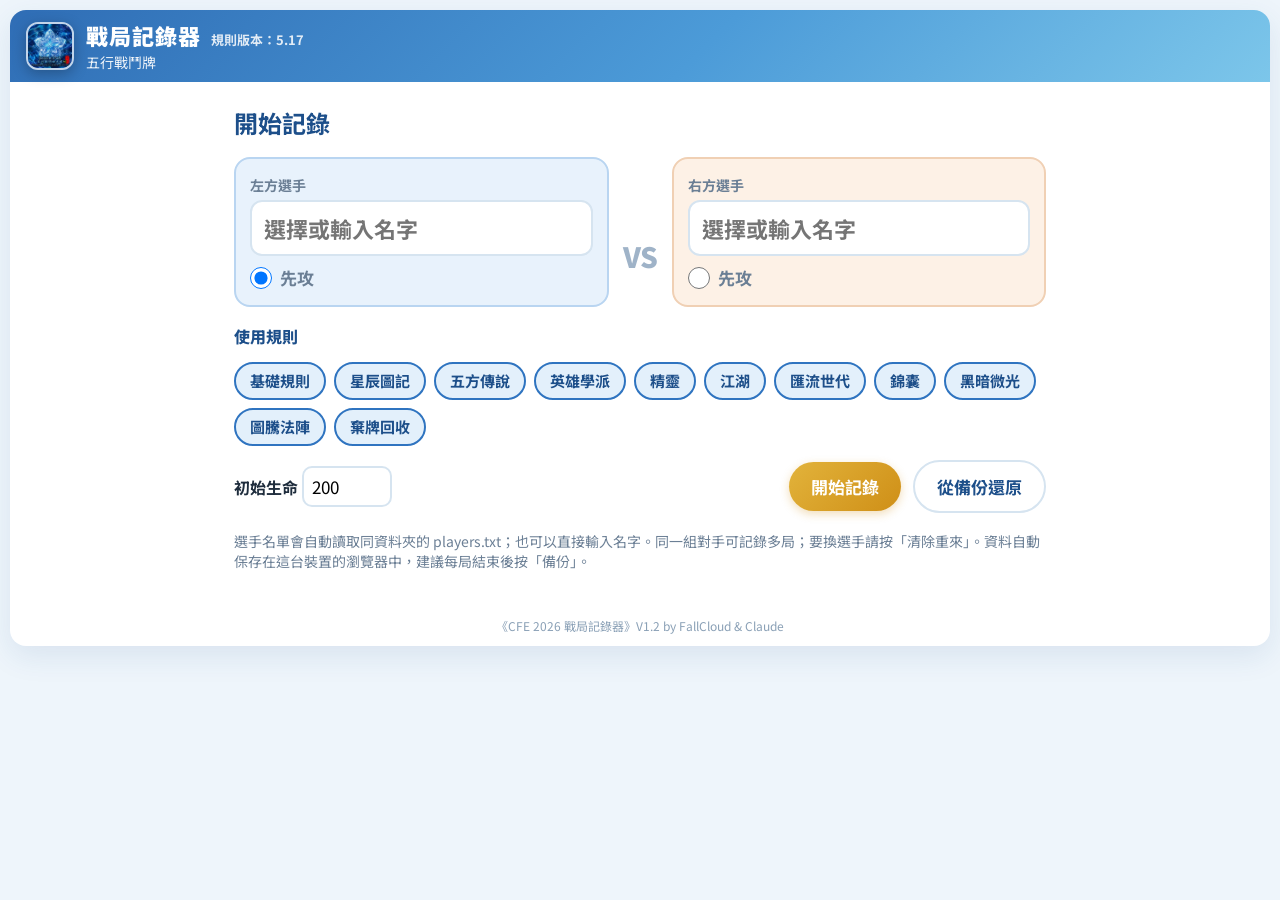
==== commit 7e957809: "戰局記錄器 V1.2：記錄看到/展示的手牌與逐步手牌變化 - 光芒、暗黑光芒、混沌、萬鳴、鏡鳴、聖風、北靈陣、中靈陣、惡視以空牌框記錄看到的對方手牌；戲鬧依最高等級自動扣血 - 天陽罡記錄展示的木或火" ====
--- a/cfe-2026-spring/recorder.html
+++ b/cfe-2026-spring/recorder.html
@@ -127,7 +127,7 @@
 .col h3 .who{font-size:13px;padding:1px 10px;border-radius:9999px;color:#fff}
 .prebtns{display:flex;flex-direction:column;gap:6px;margin-bottom:12px}
 .pb{display:flex;align-items:center;gap:8px;border:2px solid var(--line);background:#fff;border-radius:12px;padding:8px 10px;font-size:16px;font-weight:800;cursor:pointer;text-align:left;color:var(--ink)}
-.pb small{font-weight:500;color:var(--sub);font-size:12px;margin-left:auto;text-align:right}
+.pb small{flex:1;min-width:0;font-weight:500;color:var(--sub);font-size:12px;margin-left:auto;text-align:right}
 .pb.pouch{border-color:#c9b8f0;background:#f6f2ff}
 .pb.ab{border-color:#b9d5f1;background:#f2f8fe}
 .pb.sp{border-color:#bfe3c9;background:#f1fbf3}
@@ -288,7 +288,7 @@
       </div>
     </section>
   </div>
-  <footer>《CFE 2026 戰局記錄器》V1.1 by FallCloud &amp; Claude</footer>
+  <footer>《CFE 2026 戰局記錄器》V1.2 by FallCloud &amp; Claude</footer>
 </div>
 <input type="file" id="fileIn" accept=".json,.html,.htm" hidden>
 <div id="modalRoot"></div>
@@ -667,7 +667,7 @@
 
 /* ----- 黑暗微光 ----- */
 const DARK = [
-  { id: '暗黑光芒', spec: '金金火水', run: E => { if (E.immuneShadow()) return E.note('影遁：不受暗黑光芒影響'); E.lose(E.opp, 15, { formation: true }); E.status(E.opp, 'stun', 2); E.status(E.opp, 'nodraw', 2); } },
+  { id: '暗黑光芒', spec: '金金火水', run: E => { if (E.immuneShadow()) return E.note('影遁：不受暗黑光芒影響'); E.view(); E.lose(E.opp, 15, { formation: true }); E.status(E.opp, 'stun', 2); E.status(E.opp, 'nodraw', 2); } },
   { id: '暗黑氣壁', spec: '木木金火', pts: c => H.sum(c) * 6, run: (E, c, o) => E.buildShield(E.me, o.pts) },
   { id: '暗黑歸元', spec: '水水土木', pts: c => H.sum(c) * 6, run: (E, c, o) => E.heal(E.me, o.pts, { formation: true }) },
   { id: '暗黑震暴', spec: '火火水土', atk: 'P', pts: c => H.sum(c) * 6, run: (E, c, o) => E.attack(o.pts) },
@@ -834,7 +834,7 @@
   { id: '影切', inputs: ['card'], text: '捨棄一張手牌，上家扣除該牌等級×２生命' },
   { id: '冥思', inputs: ['card'], cardRule: 'l4', text: '捨棄一張４級以上牌，本回合抽牌＋１' },
   { id: '啟示', inputs: ['card'], cardRule: 'l4', text: '捨棄一張４級以上牌，抽三張選一張加入手牌' },
-  { id: '天陽罡', inputs: [], text: '展示木或火行牌，一輪內木、火行傷害對己減半' },
+  { id: '天陽罡', inputs: ['show'], cardRule: 'woodfire', text: '展示木或火行牌，一輪內木、火行傷害對己減半' },
   { id: '烈陽訣', inputs: ['card'], cardRule: 'woodfire', text: '一張木或火行牌本回合等級＋２（組合基礎陣法）' },
   { id: '舞陽訣', inputs: [], text: '本回合施展三張以上木行或火行攻擊時抽牌＋１' },
   { id: '青雲步', inputs: ['card'], cardRule: 'woodwater', text: '捨棄木或水，抽兩張，一張放回牌堆頂，其餘捨棄' },
@@ -854,7 +854,7 @@
   水: { gain: d => d.e === 2, skills: [{ id: '川流', cost: 1, inputs: ['card'] }, { id: '浩瀚', cost: 3 }] },
   火: { gain: d => d.e === 3, skills: [{ id: '螢光', cost: 1, inputs: ['card'] }, { id: '絢爛', cost: 3, inputs: ['card', 'level'] }] },
   土: { gain: d => d.e === 4, skills: [{ id: '石盾', cost: 2 }, { id: '岩壁', cost: 6 }] },
-  惡: { gain: d => d.l === 2, dark: true, skills: [{ id: '惡視', cost: 2, inputs: ['maxLevel'] }] },
+  惡: { gain: d => d.l === 2, dark: true, skills: [{ id: '惡視', cost: 2, inputs: ['view2'] }] },
   死: { gain: d => d.l === 4, dark: true, skills: [{ id: '死兆', cost: 4, inputs: ['cards4'] }] },
 };
 const SPIRIT_TEXT = {
@@ -1123,6 +1123,7 @@
       if (S.over && a.kind !== 'note' && a.kind !== 'adjust') ar.issues.push(iss('error', '遊戲已結束後仍有動作'));
       try { applyAction(S, m, mods, T, a, ar, i); } catch (e) { ar.issues.push(iss('error', '計算錯誤：' + e.message)); console.error(e); }
       checkOver(S, T, ar, i);
+      ar.hand = S.hand.slice();
     });
     if (turn.ended) {
       endTurn(S, m, mods, T, rec, turn, i);
@@ -1267,6 +1268,7 @@
     let cost = c.l * 2;
     if (abOf(S, T, p, '尋道術')) cost = Math.ceil(cost / 2);
     ar.text = '棄牌回收（' + cs(c) + '）';
+    S.hand[p] += 1;
     loseHp(S, T, ar, p, cost, '棄牌回收', false, true);
   },
 
@@ -1317,6 +1319,8 @@
         if (c) { ar.text += '（' + cs(c) + '）'; if (c.l < 4) ar.issues.push(iss('error', '啟示須捨棄４級以上的牌')); }
         break;
       case '天陽罡':
+        if (a.card) { ar.text += '（展示' + cs(c) + '）'; if (c.e !== 1 && c.e !== 3) ar.issues.push(iss('error', '天陽罡須展示木或火行牌')); }
+        else if (S.job[p] !== '氣宗') ar.issues.push(iss('warn', '天陽罡未記錄展示的牌'));
         S.statuses.push({ who: p, k: 'tianyang', left: 1, unit: 'round', src: '天陽罡' });
         break;
       case '烈陽訣':
@@ -1381,7 +1385,9 @@
       case '石盾': S.statuses.push({ who: q, k: 'shidun', left: 1, unit: 'turn', src: '石盾' }); break;
       case '岩壁': buildShield(S, ar, p, 40); break;
       case '惡視':
-        if (a.maxLv) loseHp(S, T, ar, q, a.maxLv * 2, '戲鬧', false); else ar.notes.push('（戲鬧：未輸入檢視到的最高等級）');
+        if (a.viewed && a.viewed.length) ar.text += '（看到' + cardsText(a.viewed.map(card)) + '）';
+        { const mx = a.viewed && a.viewed.length ? Math.max(...a.viewed.map(k => card(k).l)) : a.maxLv;
+          if (mx) loseHp(S, T, ar, q, mx * 2, '戲鬧', false); else ar.issues.push(iss('warn', '戲鬧：未輸入檢視到的牌')); }
         break;
       case '死兆': {
         const cards4 = (a.cards || []).map(card);
@@ -1661,8 +1667,10 @@
       [0, 1].forEach(w => { if (S.shield[w] > 0) { S.shield[w] = Math.max(0, S.shield[w] - 20); ar.notes.push(m.players[w] + '防護罩－20'); loseHp(S, T, ar, w, 20, f.id, true, false, fx); } });
     },
     view: () => {
+      const vw = o.choice && o.choice.viewed;
+      if (vw && vw.length) ar.notes.push('看到' + cardsText(vw.map(card)));
       if (S.spirit[p] && S.spirit[p].k === '惡' && !lishan(S, T, p)) {
-        const mx = o.choice && o.choice.viewMax;
+        const mx = vw && vw.length ? Math.max(...vw.map(k => card(k).l)) : o.choice && o.choice.viewMax;
         if (mx) loseHp(S, T, ar, q, mx * 2, '戲鬧', false); else ar.issues.push(iss('warn', '戲鬧：未輸入檢視到的最高等級'));
       }
     },
@@ -2386,11 +2394,7 @@
     // 手牌
     let hand = S.hand[w];
     let handTxt = '手牌 ' + hand;
-    if (w === p && c.rec.live && !S.over) {
-      const nd = ENGINE.has(S, w, 'nodraw') && !T.cicada || T.noDraw;
-      const n = nd ? 0 : Math.max(0, Math.min(2 + T.drawBonus, 5 - Math.max(0, hand)));
-      handTxt = '手牌 ' + hand + ' → 抽' + n + ' → ' + (Math.max(0, hand) + n);
-    }
+    if (w === p) handTxt = handFlow(c, w);
     chips += '<span class="ch hand' + (hand < 0 || hand > 5 ? ' bad' : '') + '">' + handTxt + '</span>';
     return '<div class="' + cls + '"><div class="top"><div class="nm">' + esc(m.players[w]) + (m.first === w ? ' <span style="font-size:12px;color:var(--sub)">先攻</span>' : '') + '</div><div class="hp">' + S.hp[w] + '<small>/' + S.maxHp + '</small></div></div>'
       + '<div class="bar"><i class="' + hpClass(S.hp[w], S.maxHp) + '" style="width:' + (S.hp[w] / S.maxHp * 100) + '%"></i></div><div class="chips">' + chips + '</div></div>';
@@ -2439,6 +2443,35 @@
 }
 
 /* ---------- 操作區 ---------- */
+// 本回合手牌變化：回合開始 → 行動前效果 → 行動 → 抽牌 → 最終
+function handFlow(c, w) {
+  const rec = c.rec, S = c.S, T = c.T;
+  const sg = v => (v > 0 ? '+' : '−') + Math.abs(v);
+  const start = rec.before.hand[w];
+  let prev = start, pre = 0, act = 0, acted = false;
+  rec.acts.forEach(ar => {
+    if (!ar.hand) return;
+    const d = ar.hand[w] - prev; prev = ar.hand[w];
+    if (['formation', 'cover', 'job', 'pass'].includes(ar.a.kind)) acted = true;
+    if (ar.a.kind === 'discard') return;
+    if (acted) act += d; else pre += d;
+  });
+  const parts = ['開始 ' + start];
+  if (pre) parts.push('行動前 ' + sg(pre));
+  if (act || acted) parts.push('行動 ' + (act ? sg(act) : '±0'));
+  const cur = prev;
+  const discarded = rec.acts.some(ar => ar.a.kind === 'discard' && !ar.a.none);
+  if (!rec.live) {
+    const N = rec.drawN || 0;
+    parts.push(N ? '抽 +' + (N + 1) + (discarded ? '、棄 −1' : '') : '不抽牌');
+    return '手牌 ' + parts.join(' → ') + ' → <b>' + rec.handEnd + '</b>';
+  }
+  if (S.over) return '手牌 ' + parts.join(' → ') + ' → <b>' + cur + '</b>';
+  const nd = ENGINE.has(S, w, 'nodraw') && !T.cicada || T.noDraw;
+  const n = nd ? 0 : Math.max(0, Math.min(2 + T.drawBonus, 5 - Math.max(0, cur)));
+  parts.push(n ? '抽 +' + (n + 1) + '、棄 −1' : '不抽牌');
+  return '手牌 ' + parts.join(' → ') + ' → <b>' + (Math.max(0, cur) + n) + '</b>' + (editTurn == null ? '<small style="opacity:.7">（預計）</small>' : '');
+}
 function renderOps(m, c) {
   const S = c.S, T = c.T, p = c.p;
   const w = $('opsWho'); w.textContent = m.players[p]; w.style.background = p === 0 ? 'var(--L)' : 'var(--R)';
@@ -2554,6 +2587,14 @@
 }
 function catName(f) { return f.cat === 'attack' ? (f.atk === 'P' ? '物理攻擊' : f.atk === 'S' ? '特殊攻擊' : f.atk === 'choice' ? '攻擊' : EL[f.atk] + '行攻擊') : f.cat === 'active' ? '主動術式' : '被動術式'; }
 
+// 檢視對方手牌：依對方手牌數（與效果可看張數）列出空牌框
+async function viewFlow(c, name, max) {
+  const oh = Math.max(0, Math.min(5, c.S.hand[1 - c.p]));
+  const n = Math.min(oh, max);
+  if (!n) return [];
+  const ugly = c.S.spirit[c.p] && c.S.spirit[c.p].k === '惡' && !ENGINE.has(c.S, c.p, 'lishan');
+  return pickCards({ title: name + '：看到對方哪些手牌？', sub: '對方手牌 ' + oh + ' 張' + (max < oh ? '，可看 ' + n + ' 張' : '') + (ugly ? '。戲鬧會依最高等級自動扣血' : ''), n, min: 1, skip: '不知道' });
+}
 async function onFormation(r) {
   const c = workCtx();
   const a = { kind: 'formation', form: r.f.id, cards: sel.slice(), pi: r.pi, via: r.notes.join(',') };
@@ -2564,10 +2605,11 @@
     const ch = r.f.choice(r.cards, X);
     if (ch) { const v = await pickOption({ title: ch.title, options: ch.options, row: ch.options.length <= 6 }); if (v == null) return; choice[ch.key] = v; }
   }
-  const VIEW = ['光芒', '混沌', '萬鳴', '鏡鳴', '聖風', '北靈陣‧玄甲', '中靈陣‧黃鱗'];
-  if (VIEW.includes(r.f.id) && c.S.spirit[c.p] && c.S.spirit[c.p].k === '惡') {
-    const v = await pickOption({ title: '戲鬧：檢視到的手牌最高等級？', row: true, options: [1, 2, 3, 4, 5].map(v => ({ v, label: v + '級' })), skip: '不知道' });
-    if (v) choice.viewMax = v;
+  const VIEW = ['光芒', '暗黑光芒', '混沌', '萬鳴', '鏡鳴', '聖風', '北靈陣‧玄甲', '中靈陣‧黃鱗'];
+  if (VIEW.includes(r.f.id)) {
+    const v = await viewFlow(c, r.f.id, 5);
+    if (v === null) return;
+    if (v.length) choice.viewed = v;
   }
   if (r.f.id === '晴風萬里' && choice.keep != null && choice.keep < 5) {
     const n = 5 - choice.keep;
@@ -2610,6 +2652,13 @@
       if (inp === 'discard2') { const cc = await pickCards({ title: id + '：捨棄的兩張牌（可略過）', n: 2, skip: true }); if (cc === null) return; if (cc.length) a.cards = cc; }
       if (inp === 'virtual') { const v = await pickCards({ title: id + '：產生哪一張牌？', n: 1 }); if (!v) return; a.virtual = v[0]; }
       if (inp === 'card') { const v = await pickCards({ title: id + '：' + cardPrompt(def), n: 1, skip: id === '影切' ? false : true }); if (v === null) return; if (v.length) a.card = v[0]; }
+      if (inp === 'show' && c.S.job[c.p] !== '氣宗') {
+        while (true) {
+          const v = await pickCards({ title: id + '：展示哪一張木或火行牌？', n: 1, skip: '不知道' }); if (v === null) return;
+          if (v.length && ![1, 3].includes(card(v[0]).e)) { toast('只能展示木或火行牌'); continue; }
+          if (v.length) a.card = v[0]; break;
+        }
+      }
       if (inp === 'qingfeng') {
         const v = await pickCards({ title: '晴風：展示的牌堆頂是哪一張？', n: 1, skip: '不知道' }); if (v === null) return;
         if (v.length) { const f = await pickOption({ title: '晴風：' + v[0] + ' 要怎麼處理？', row: true, options: [{ v: 'back', label: '放回牌堆頂' }, { v: 'discard', label: '捨棄' }] }); if (!f) return; a.card = v[0]; a.fate = f; }
@@ -2624,7 +2673,7 @@
     for (const inp of sk.inputs || []) {
       if (inp === 'card') { const v = await pickCards({ title: id + '：指定哪一張牌？', n: 1, skip: id === '川流' }); if (v === null) return; if (v.length) a.card = v[0]; }
       if (inp === 'level') { const v = await pickOption({ title: '絢爛：視為幾級？', row: true, options: [1, 2, 3, 4, 5].map(v => ({ v, label: v + '級' })) }); if (!v) return; a.level = v; }
-      if (inp === 'maxLevel') { const v = await pickOption({ title: '戲鬧：檢視到的最高等級？', row: true, options: [1, 2, 3, 4, 5].map(v => ({ v, label: v + '級' })), skip: '不知道' }); if (v) a.maxLv = v; }
+      if (inp === 'view2') { const v = await viewFlow(c, id, 2); if (v === null) return; if (v.length) a.viewed = v; }
       if (inp === 'cards4') { const v = await pickCards({ title: '死兆：捨棄的牌（最多四張）', n: 4, min: 1 }); if (!v) return; a.cards = v; }
     }
     return addAction(a);
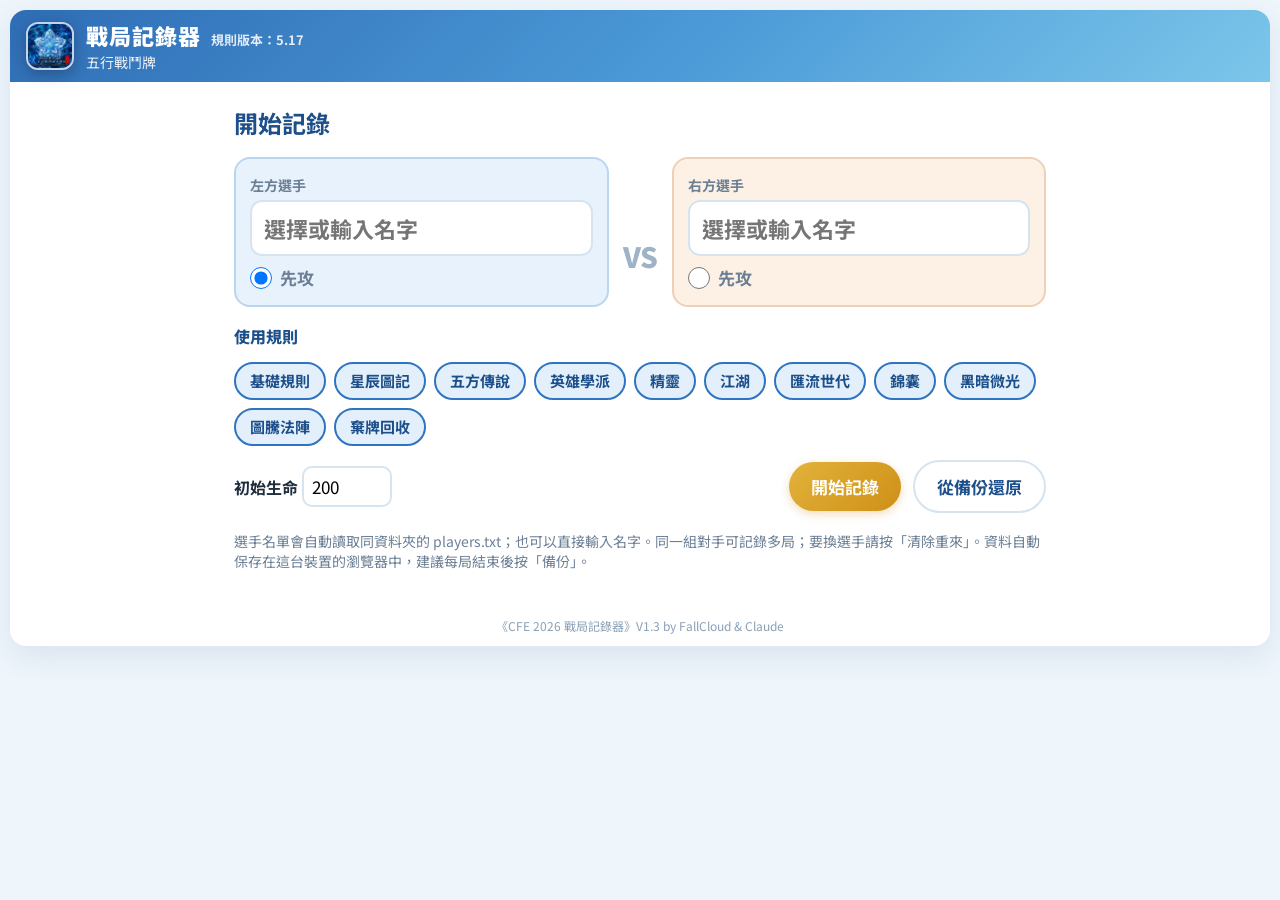
==== commit 8028a76d: "戰局記錄器 V1.3：記錄取走/放回的牌，棄牌回收不增加手牌 - 混沌、暗黑混沌從看到的牌中選放回牌堆的兩張 - 中靈陣、聖風選拿走的牌（施展者手牌＋1），鏡鳴、萬鳴選捨棄的牌 - 棄牌回收是放回牌堆" ====
--- a/cfe-2026-spring/recorder.html
+++ b/cfe-2026-spring/recorder.html
@@ -288,7 +288,7 @@
       </div>
     </section>
   </div>
-  <footer>《CFE 2026 戰局記錄器》V1.2 by FallCloud &amp; Claude</footer>
+  <footer>《CFE 2026 戰局記錄器》V1.3 by FallCloud &amp; Claude</footer>
 </div>
 <input type="file" id="fileIn" accept=".json,.html,.htm" hidden>
 <div id="modalRoot"></div>
@@ -671,7 +671,7 @@
   { id: '暗黑氣壁', spec: '木木金火', pts: c => H.sum(c) * 6, run: (E, c, o) => E.buildShield(E.me, o.pts) },
   { id: '暗黑歸元', spec: '水水土木', pts: c => H.sum(c) * 6, run: (E, c, o) => E.heal(E.me, o.pts, { formation: true }) },
   { id: '暗黑震暴', spec: '火火水土', atk: 'P', pts: c => H.sum(c) * 6, run: (E, c, o) => E.attack(o.pts) },
-  { id: '暗黑混沌', spec: '土土木金', run: E => { if (E.immuneShadow()) return E.note('影遁：不受暗黑混沌影響'); E.lose(E.opp, 15, { formation: true }); E.handDelta(E.opp, -2, '隨機放回牌堆'); } },
+  { id: '暗黑混沌', spec: '土土木金', run: E => { if (E.immuneShadow()) return E.note('影遁：不受暗黑混沌影響'); E.view(); E.lose(E.opp, 15, { formation: true }); E.handDelta(E.opp, -2, '隨機放回牌堆'); } },
 ];
 DARK.forEach(d => def({ id: d.id, mod: 'dark', size: 4, cat: d.atk ? 'attack' : 'active', atk: d.atk, dark: true,
   pats: [{ m: c => H.exact(c, d.spec) && H.sum(c) <= 10, need: 'form' }], pts: d.pts, run: d.run }));
@@ -1268,7 +1268,6 @@
     let cost = c.l * 2;
     if (abOf(S, T, p, '尋道術')) cost = Math.ceil(cost / 2);
     ar.text = '棄牌回收（' + cs(c) + '）';
-    S.hand[p] += 1;
     loseHp(S, T, ar, p, cost, '棄牌回收', false, true);
   },
 
@@ -1669,6 +1668,12 @@
     view: () => {
       const vw = o.choice && o.choice.viewed;
       if (vw && vw.length) ar.notes.push('看到' + cardsText(vw.map(card)));
+      const tk = o.choice && o.choice.taken;
+      if (tk && tk.length) {
+        const verb = { '混沌': '放回牌堆', '暗黑混沌': '放回牌堆', '中靈陣‧黃鱗': '拿走', '聖風': '拿走', '鏡鳴': '捨棄', '萬鳴': '捨棄' }[f.id] || '選了';
+        ar.notes.push(verb + cardsText(tk.map(card)));
+        if (vw && vw.length) { const pool = vw.slice(); if (!tk.every(k => { const i = pool.indexOf(k); if (i < 0) return false; pool.splice(i, 1); return true; })) ar.issues.push(iss('warn', '選的牌不在看到的牌之中')); }
+      }
       if (S.spirit[p] && S.spirit[p].k === '惡' && !lishan(S, T, p)) {
         const mx = vw && vw.length ? Math.max(...vw.map(k => card(k).l)) : o.choice && o.choice.viewMax;
         if (mx) loseHp(S, T, ar, q, mx * 2, '戲鬧', false); else ar.issues.push(iss('warn', '戲鬧：未輸入檢視到的最高等級'));
@@ -2605,11 +2610,20 @@
     const ch = r.f.choice(r.cards, X);
     if (ch) { const v = await pickOption({ title: ch.title, options: ch.options, row: ch.options.length <= 6 }); if (v == null) return; choice[ch.key] = v; }
   }
-  const VIEW = ['光芒', '暗黑光芒', '混沌', '萬鳴', '鏡鳴', '聖風', '北靈陣‧玄甲', '中靈陣‧黃鱗'];
+  const VIEW = ['光芒', '暗黑光芒', '混沌', '暗黑混沌', '萬鳴', '鏡鳴', '聖風', '北靈陣‧玄甲', '中靈陣‧黃鱗'];
   if (VIEW.includes(r.f.id)) {
     const v = await viewFlow(c, r.f.id, 5);
     if (v === null) return;
     if (v.length) choice.viewed = v;
+    const TAKE = { '混沌': [2, '放回牌堆'], '暗黑混沌': [2, '放回牌堆'], '中靈陣‧黃鱗': [1, '拿走'], '聖風': [1, '拿走'], '鏡鳴': [1, '捨棄'], '萬鳴': [1, '捨棄'] }[r.f.id];
+    const oh = Math.max(0, c.S.hand[1 - c.p]);
+    if (TAKE && oh) {
+      const n = Math.min(TAKE[0], oh, v.length || 5);
+      const t = v.length ? await pickFromList({ title: r.f.id + '：' + TAKE[1] + '了哪 ' + n + ' 張？', list: v, n })
+        : await pickCards({ title: r.f.id + '：' + TAKE[1] + '了哪 ' + n + ' 張？', n, min: n, skip: '不知道' });
+      if (t === null) return;
+      if (t.length) choice.taken = t;
+    }
   }
   if (r.f.id === '晴風萬里' && choice.keep != null && choice.keep < 5) {
     const n = 5 - choice.keep;
@@ -2873,6 +2887,18 @@
     p.then(res);
   });
 }
+// 從指定的牌（例如看到的手牌）中選 n 張
+function pickFromList({ title, list, n }) {
+  const on = list.map(() => false);
+  const body = document.createElement('div'); body.className = 'slots'; body.style.marginTop = '0';
+  const draw = () => {
+    body.innerHTML = list.map((k, i) => '<button class="cd' + (on[i] ? ' on' : '') + '" data-i="' + i + '" style="width:62px;height:93px"><img src="' + CARD_IMG[k] + '" alt="' + k + '">' + (on[i] ? '<span class="cnt">✓</span>' : '') + '</button>').join('');
+    body.querySelectorAll('.cd').forEach(b => b.onclick = () => { const i = +b.dataset.i; if (!on[i] && on.filter(Boolean).length >= n) { if (n === 1) on.fill(false); else return toast('最多 ' + n + ' 張'); } on[i] = !on[i]; draw(); });
+  };
+  draw();
+  return modal({ title, sub: '點選看到的牌', body, keepOpen: v => v === undefined, buttons: [{ v: null, label: '取消', cls: 'ghost' }, { v: () => [], label: '不知道', cls: 'soft' },
+    { v: () => { const r = list.filter((k, i) => on[i]); return r.length === n ? r : (toast('請選 ' + n + ' 張'), undefined); }, label: '確定', cls: '' }] });
+}
 function confirm2(title, msg) { return modal({ title, body: '<div style="font-size:16px">' + esc(msg) + '</div>', buttons: [{ v: false, label: '取消', cls: 'ghost' }, { v: true, label: '確定', cls: '' }] }); }
 function prompt2(title, ph) {
   const body = document.createElement('div');
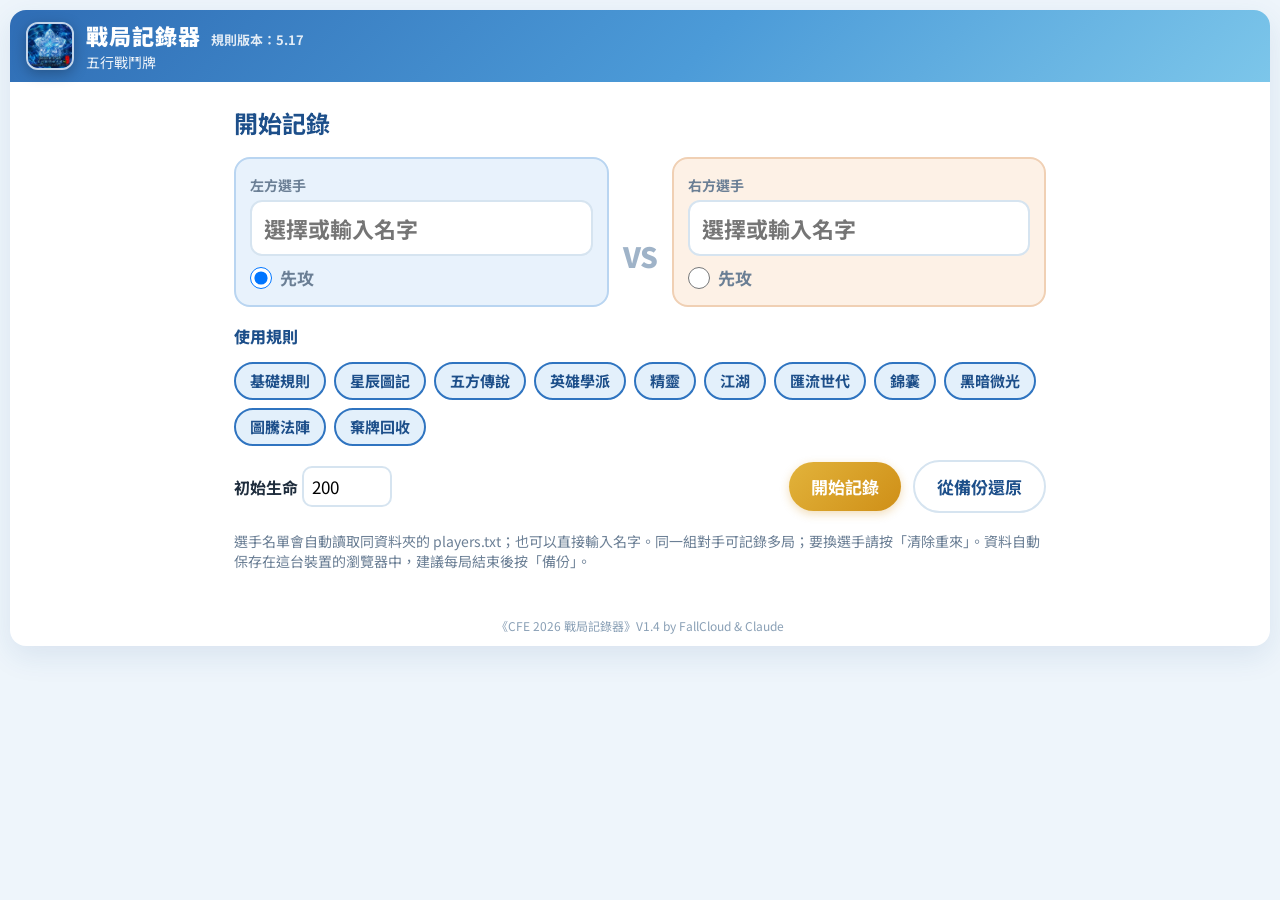
==== commit 11be4c6d: "戰局記錄器 V1.4：連環覆蓋的錦囊可事後回填 - 連環覆蓋錦囊時可略過（秘密），不再標黃 - 觸發該錦囊時自動回填到覆蓋的回合；也可在該回合按「補登錦囊牌」 - 對局結束時若仍有未記錄的連環錦囊，提" ====
--- a/cfe-2026-spring/recorder.html
+++ b/cfe-2026-spring/recorder.html
@@ -288,7 +288,7 @@
       </div>
     </section>
   </div>
-  <footer>《CFE 2026 戰局記錄器》V1.3 by FallCloud &amp; Claude</footer>
+  <footer>《CFE 2026 戰局記錄器》V1.4 by FallCloud &amp; Claude</footer>
 </div>
 <input type="file" id="fileIn" accept=".json,.html,.htm" hidden>
 <div id="modalRoot"></div>
@@ -1097,7 +1097,7 @@
   const hp = m.settings.hp;
   const pouch = m.settings.mods.includes('pouch');
   return {
-    hp: [hp, hp], maxHp: hp, shield: [0, 0], job: [null, null], spirit: [null, null], pouch: [pouch, pouch],
+    hp: [hp, hp], maxHp: hp, shield: [0, 0], job: [null, null], spirit: [null, null], pouch: [pouch, pouch], pouchFrom: [null, null],
     hand: m.first === 0 ? [4, 5] : [5, 4], star: [null, null], starHist: [[], []], env: null, totem: [null, null],
     statuses: [], lastForm: [null, null], lastDiscard: [null, null], covered: [null, null],
     uses: [{}, {}], delayed: [], over: null, spiritSeq: 0,
@@ -1231,7 +1231,7 @@
     else if (f === 'spirit') S.spirit[who] = v ? { k: v, p: a.power || 2, id: ++S.spiritSeq } : null;
     else if (f === 'star') S.star[who] = v === '' || v == null ? null : +v;
     else if (f === 'env') S.env = v === '' || v == null ? null : +v;
-    else if (f === 'pouch') S.pouch[who] = !!v;
+    else if (f === 'pouch') { S.pouch[who] = !!v; S.pouchFrom[who] = null; }
     else if (f === 'totem') S.totem[who] = v === '' || v == null ? null : +v;
     else if (f === 'status') {
       if (a.mode === 'remove') S.statuses = S.statuses.filter(s => !(s.who === who && s.k === v));
@@ -1277,7 +1277,7 @@
     if (T.pouchUsed) ar.issues.push(iss('error', '本回合已觸發過錦囊'));
     T.pouchUsed = true;
     if (T.actionDone) ar.issues.push(iss('error', '錦囊須於行動前觸發'));
-    S.pouch[p] = false;
+    S.pouch[p] = false; S.pouchFrom[p] = null;
     resolveStrategy(S, m, T, ar, a, '');
   },
 
@@ -1688,9 +1688,8 @@
     setTotem: e => { S.totem[p] = e; ar.notes.push('獲得' + TOTEMS.find(t => t.e === e).name); },
     metamorph: c => metamorph(S, m, T, ar, o, fx, c),
     chain: ch => {
-      if (!ch.pouchCard) { ar.issues.push(iss('warn', '連環未登錄覆蓋為錦囊的牌')); }
-      else ar.notes.push('覆蓋錦囊');
-      S.pouch[p] = true;
+      ar.notes.push(ch.pouchCard ? '覆蓋錦囊（' + ch.pouchCard + '）' : '覆蓋錦囊');
+      S.pouch[p] = true; S.pouchFrom[p] = T.i;
       if (ch.trigCard && ch.strat) {
         const pc = card(ch.pouchCard || ch.trigCard), tc = card(ch.trigCard);
         if (ch.pouchCard && (pc.e === tc.e || pc.l === tc.l)) ar.issues.push(iss('error', '連環選擇的兩張牌須不同行、不同級'));
@@ -2502,9 +2501,12 @@
   $('acts').innerHTML = acts.length ? acts.map((ar, i) => {
     const lv = ar.issues.some(x => x.level === 'error') ? 'error' : ar.issues.some(x => x.level === 'warn') ? 'warn' : '';
     return '<li class="' + lv + '"><b>' + esc(ar.text) + '</b>' + (ar.notes.length ? '<div class="nt">' + esc(ar.notes.join('；')) + '</div>' : '')
-      + ar.issues.map(x => '<div class="iss ' + (x.level === 'warn' ? 'w' : '') + '">⚠ ' + esc(x.msg) + '</div>').join('') + '<button class="x" data-i="' + i + '" title="刪除">✕</button></li>';
+      + ar.issues.map(x => '<div class="iss ' + (x.level === 'warn' ? 'w' : '') + '">⚠ ' + esc(x.msg) + '</div>').join('')
+      + (ar.a.kind === 'formation' && ar.a.form === '連環' && !(ar.a.choice && ar.a.choice.pouchCard) ? '<button class="btn sm soft bfp" style="margin-top:4px">補登錦囊牌</button>' : '')
+      + '<button class="x" data-i="' + i + '" title="刪除">✕</button></li>';
   }).join('') : '<li style="border-style:dashed;color:#a3b3c3">尚無動作</li>';
   $('acts').querySelectorAll('.x').forEach(b => b.onclick = e => { e.stopPropagation(); delAction(+b.dataset.i); });
+  $('acts').querySelectorAll('.bfp').forEach(b => b.onclick = e => { e.stopPropagation(); backfillPouch(workIdx()); });
   renderGrid();
   renderTray();
   renderCands(m, c);
@@ -2658,6 +2660,7 @@
     if (!cd) return;
     const a = await strategyFlow(c, cd[0]);
     if (!a) return;
+    fillChainPouch(c.S.pouchFrom && c.S.pouchFrom[c.p], cd[0]);
     return addAction(Object.assign({ kind: 'pouch', card: cd[0] }, a));
   }
   if (k === 'ability') {
@@ -2723,8 +2726,24 @@
   if (sid === '牽羊') { const v = await pickCards({ title: '牽羊：從棄牌堆放回的牌（可略過）', n: 2, skip: true }); if (v === null) return null; if (v.length) a.cards = v; }
   return a;
 }
+// 連環覆蓋的錦囊是秘密：觸發或事後補登時，回填到覆蓋的那一回合
+function chainAction(ti) {
+  const t = ti != null && cur().turns[ti];
+  return t ? t.actions.find(a => a.kind === 'formation' && a.form === '連環') : null;
+}
+function fillChainPouch(ti, cd) {
+  const a = chainAction(ti);
+  if (!a) return;
+  a.choice = a.choice || {};
+  if (a.choice.pouchCard !== cd) { a.choice.pouchCard = cd; toast('已回填到第 ' + (ti + 1) + ' 回合的連環'); }
+}
+async function backfillPouch(ti) {
+  const v = await pickCards({ title: '第 ' + (ti + 1) + ' 回合連環覆蓋的錦囊是哪一張？', n: 1, skip: '仍不知道' });
+  if (!v || !v.length) return false;
+  snap(); fillChainPouch(ti, v[0]); commit(); return true;
+}
 async function chainFlow(c) {
-  const pc = await pickCards({ title: '連環：覆蓋為錦囊的牌（可略過）', n: 1, skip: true });
+  const pc = await pickCards({ title: '連環：覆蓋為錦囊的牌', sub: '錦囊是秘密，看不到就略過，之後觸發或對局結束時再補登', n: 1, skip: '略過（秘密）' });
   if (pc === null) return null;
   const tc = await pickCards({ title: '連環：觸發秘計的牌（可略過）', n: 1, skip: true });
   if (tc === null) return null;
@@ -2795,7 +2814,20 @@
   else toast('對局結束：' + REPORT.resultText(m, rep));
   sel = [];
   commit();
+  if (rep.final.over) await remindPouches(m);
 };
+async function remindPouches(m) {
+  const rep = ENGINE.replay(m);
+  for (const w of [0, 1]) {
+    const ti = rep.final.pouch[w] ? rep.final.pouchFrom[w] : null;
+    const a = chainAction(ti);
+    if (!a || (a.choice && a.choice.pouchCard)) continue;
+    const ok = await confirm2('補登錦囊？', m.players[w] + ' 在第 ' + (ti + 1) + ' 回合用連環覆蓋的錦囊還沒記錄，要現在回到該回合補登嗎？');
+    if (!ok) continue;
+    editTurn = ti; sel = []; render();
+    await backfillPouch(ti);
+  }
+}
 
 async function adjustDialog() {
   const c = workCtx();
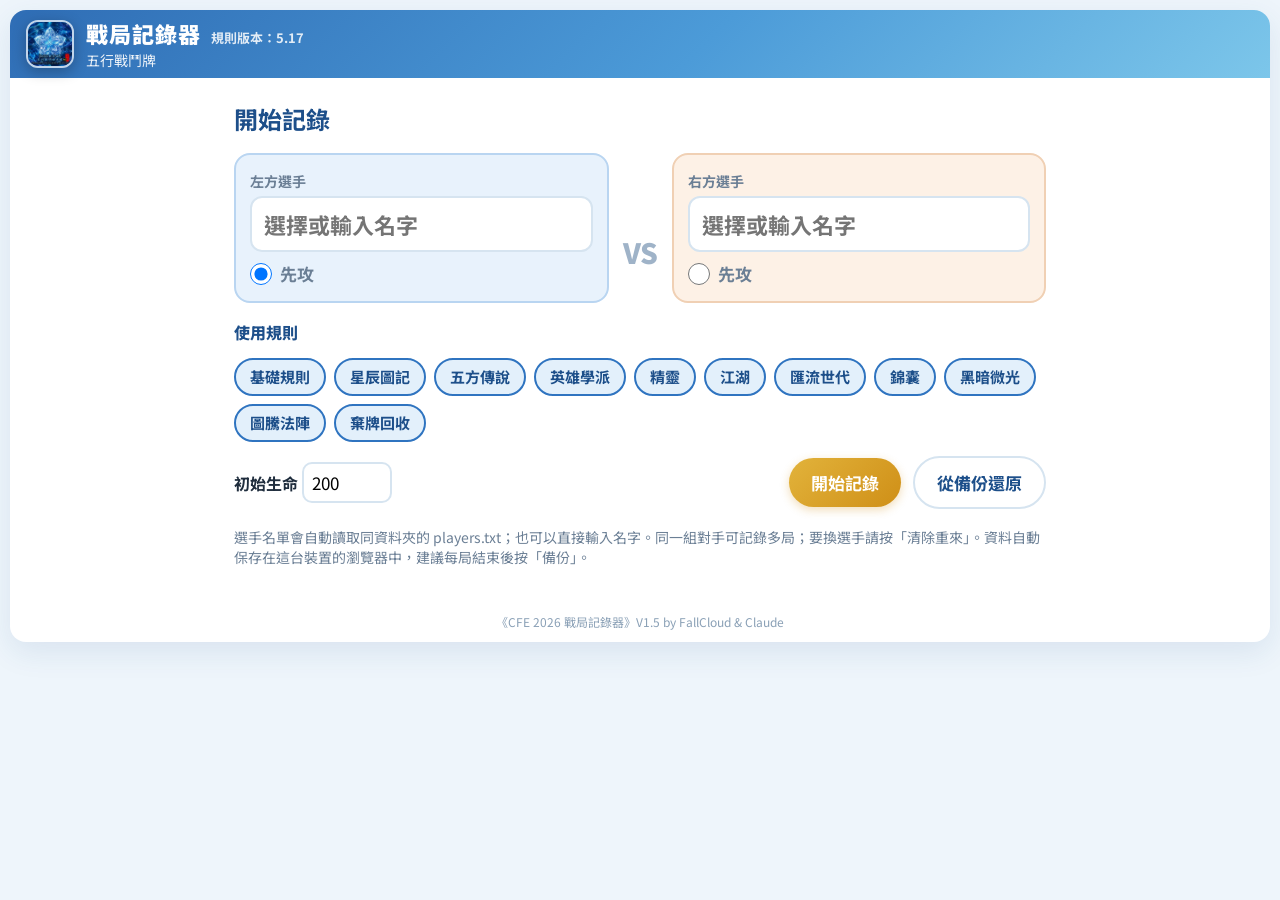
==== commit b15262da: "記錄器 V1.5：平板介面調整與開局覆蓋錦囊 - 上方資訊列固定；標題列按鈕分組排成兩行 - ≤1100px 時「行動前效果」與「本回合記錄」並排 - 棄牌／結束回合等按鈕固定在右欄底部 - 新增開局" ====
--- a/cfe-2026-spring/recorder.html
+++ b/cfe-2026-spring/recorder.html
@@ -19,17 +19,21 @@
 [hidden]{display:none!important}
 body{font-family:'Noto Sans TC',system-ui,-apple-system,sans-serif;margin:0;padding:10px;background:var(--bg);color:var(--ink);line-height:1.45;-webkit-tap-highlight-color:transparent}
 button,input,select{font-family:inherit}
-.container{max-width:1400px;margin:0 auto;background:var(--card);border-radius:16px;box-shadow:0 10px 30px rgba(31,79,138,.10);overflow:hidden}
-header{background:linear-gradient(135deg,#2f6db5 0%,#4c9bd8 55%,#7cc6ea 100%);color:#fff;padding:10px 16px;display:flex;align-items:center;gap:12px;flex-wrap:wrap}
-.brand{display:flex;align-items:center;gap:12px;flex:1;min-width:240px}
+.container{max-width:1400px;margin:0 auto;background:var(--card);border-radius:16px;box-shadow:0 10px 30px rgba(31,79,138,.10)}
+header{background:linear-gradient(135deg,#2f6db5 0%,#4c9bd8 55%,#7cc6ea 100%);color:#fff;padding:8px 16px;display:flex;align-items:stretch;gap:12px;border-radius:16px 16px 0 0}
+.brand{display:flex;align-items:center;gap:12px;flex:0 1 auto;min-width:0}
 .brand img{width:48px;height:48px;border-radius:12px;box-shadow:0 4px 14px rgba(0,0,0,.25);border:2px solid rgba(255,255,255,.7)}
 .brand h1{margin:0;font-size:22px;font-weight:900;letter-spacing:1px}
 .brand h1 .ver{font-size:13px;font-weight:700;letter-spacing:0;opacity:.85;margin-left:10px}
 .brand .sub{font-size:14px;opacity:.92}
-.tools{display:flex;gap:6px;flex-wrap:wrap;align-items:center}
-.tbtn{background:rgba(255,255,255,.22);color:#fff;border:1px solid rgba(255,255,255,.45);padding:7px 13px;border-radius:9999px;font-size:15px;font-weight:700;cursor:pointer;white-space:nowrap}
+.tools{flex:1 1 auto;min-width:0;display:flex;flex-direction:column;justify-content:space-between;align-items:flex-end;gap:5px}
+.trow{display:flex;gap:10px;flex:1 1 0;min-height:28px;align-items:stretch}
+.tg{display:flex;gap:5px;align-items:stretch}
+.tbtn{background:rgba(255,255,255,.22);color:#fff;border:1px solid rgba(255,255,255,.45);padding:0 12px;border-radius:9999px;font-size:14px;font-weight:700;cursor:pointer;white-space:nowrap;display:inline-flex;align-items:center}
 .tbtn:disabled{opacity:.4;cursor:default}
-.tsel{background:rgba(255,255,255,.95);color:var(--pri-deep);border:none;padding:7px 10px;border-radius:9999px;font-size:15px;font-weight:700}
+.tsel{background:rgba(255,255,255,.95);color:var(--pri-deep);border:none;padding:0 10px;border-radius:9999px;font-size:14px;font-weight:700}
+@media (min-width:1100px){.tools{flex-direction:row;align-items:center;justify-content:flex-end;gap:10px}.trow{flex:none;min-height:0}.tbtn,.tsel{padding:7px 13px;font-size:15px}}
+@media (max-width:600px){header{flex-wrap:wrap}.tools{flex-basis:100%;align-items:stretch}.trow{flex-wrap:wrap}}
 footer{text-align:center;color:#8aa0b6;font-size:12px;padding:8px 0 12px}
 
 /* ---- setup ---- */
@@ -56,6 +60,8 @@
 .btn:disabled{background:#c9d4df;color:#fff;box-shadow:none;cursor:default}
 
 /* ---- board ---- */
+.stick{position:sticky;top:0;z-index:20;box-shadow:0 4px 12px rgba(31,79,138,.18)}
+@media (max-width:600px),(max-height:560px){.stick{position:static;box-shadow:none}}
 .board{display:grid;grid-template-columns:1fr 210px 1fr;gap:10px;padding:10px 12px;background:#f4f9fd;border-bottom:1px solid var(--line)}
 .pc{background:#fff;border:3px solid var(--line);border-radius:16px;padding:8px 12px;position:relative;transition:box-shadow .2s,border-color .2s;min-height:150px}
 .pc.L{border-left:8px solid var(--L)} .pc.R{border-right:8px solid var(--R)}
@@ -121,6 +127,9 @@
 .tl .iss{color:#b03548;font-size:13px;font-weight:700}
 .tl .iss.w{color:#9a6a00}
 
+tr.pre0 td{background:#f6f2ff;font-size:14px}
+tr.pre0.warn td{background:var(--warn-bg)!important}
+.tl tr.pre0 td:first-child{box-shadow:inset 5px 0 0 #8a6fd0}
 /* ---- ops ---- */
 .ops{display:grid;grid-template-columns:270px auto 1fr;gap:12px;padding:12px}
 .col h3{margin:0 0 6px;font-size:15px;color:var(--pri-deep);display:flex;align-items:center;gap:8px}
@@ -182,7 +191,7 @@
 .badlist[open]{display:grid;grid-template-columns:inherit;gap:6px}
 .badlist summary{grid-column:1/-1}
 @media (orientation:portrait){.cands{grid-template-columns:repeat(2,minmax(0,1fr))}}
-.endbtns{display:grid;grid-template-columns:repeat(4,1fr);gap:6px;margin-top:10px}
+.endbtns{display:grid;grid-template-columns:repeat(4,1fr);gap:6px;margin-top:10px;position:sticky;bottom:0;z-index:10;background:#fff;padding:8px 0 6px;border-top:1px solid var(--line);box-shadow:0 -6px 10px -6px rgba(31,79,138,.2)}
 .endbtns .btn{padding:11px 6px;font-size:15px}
 .endbtns .btn.end{grid-column:span 4;font-size:18px;padding:13px}
 
@@ -210,6 +219,19 @@
   .ops{grid-template-columns:1fr 1fr}
   .ops .col.a{grid-column:span 2}
 }
+@media (max-width:1100px){
+  .board{grid-template-columns:1fr 112px 1fr;gap:6px;padding:6px 8px}
+  .pc{min-height:0;padding:5px 10px}
+  .pc .nm{font-size:18px}.pc .hp{font-size:30px}.pc .hp small{font-size:13px}
+  .bar{margin:3px 0 5px;height:7px}
+  .ch{font-size:12.5px;padding:1px 8px}.ch .lab{font-size:11px}.chips{gap:3px}
+  .center .tn b{font-size:28px}.center{gap:3px}.center .env,.center .who{font-size:13px}
+}
+@media (max-width:1100px) and (min-width:600px){
+  .ops .col.a{display:grid;grid-template-columns:1fr 1fr;gap:12px;align-items:start}
+  .ops .col.a .pb{flex-wrap:wrap;row-gap:0}
+  .ops .col.a .pb small{flex-basis:100%;margin-left:0;text-align:left}
+}
 @media (max-width:760px){
   .board{grid-template-columns:1fr 1fr}
   .board .center{grid-column:span 2;order:-1;flex-direction:row;flex-wrap:wrap}
@@ -225,15 +247,14 @@
   <header>
     <div class="brand"><img src="[data-uri]" alt=""><div><h1>戰局記錄器<small class="ver">規則版本：5.17</small></h1><div class="sub" id="subTitle">五行戰鬥牌</div></div></div>
     <div class="tools" id="tools" hidden>
-      <select class="tsel" id="gameSel" title="切換對局"></select>
-      <button class="tbtn" id="bNew">＋新局</button>
-      <button class="tbtn" id="bUndo" title="復原">↶</button>
-      <button class="tbtn" id="bRedo" title="重做">↷</button>
-      <button class="tbtn" id="bHtml">匯出網頁</button>
-      <button class="tbtn" id="bXlsx">匯出Excel</button>
-      <button class="tbtn" id="bBackup">備份</button>
-      <button class="tbtn" id="bRestore">還原</button>
-      <button class="tbtn" id="bReset">清除重來</button>
+      <div class="trow">
+        <div class="tg"><select class="tsel" id="gameSel" title="切換對局"></select><button class="tbtn" id="bNew">＋新局</button></div>
+        <div class="tg"><button class="tbtn" id="bUndo" title="復原">↶</button><button class="tbtn" id="bRedo" title="重做">↷</button></div>
+      </div>
+      <div class="trow">
+        <div class="tg"><button class="tbtn" id="bHtml">匯出網頁</button><button class="tbtn" id="bXlsx">匯出Excel</button></div>
+        <div class="tg"><button class="tbtn" id="bBackup">備份</button><button class="tbtn" id="bRestore">還原</button><button class="tbtn" id="bReset">清除重來</button></div>
+      </div>
     </div>
   </header>
 
@@ -258,16 +279,20 @@
   </div>
 
   <div id="main" hidden>
-    <section class="board" id="board"></section>
-    <div class="editbar" id="editBar" hidden></div>
+    <div class="stick"><section class="board" id="board"></section>
+    <div class="editbar" id="editBar" hidden></div></div>
     <section class="tl" id="tl"></section>
     <section class="ops">
       <div class="col a">
-        <h3>行動前效果 <span class="who" id="opsWho"></span></h3>
-        <div class="prebtns" id="pre"></div>
-        <h3>本回合記錄</h3>
-        <div id="revealBox"></div>
-        <ul class="acts" id="acts"></ul>
+        <div class="sec">
+          <h3>行動前效果 <span class="who" id="opsWho"></span></h3>
+          <div class="prebtns" id="pre"></div>
+        </div>
+        <div class="sec">
+          <h3>本回合記錄</h3>
+          <div id="revealBox"></div>
+          <ul class="acts" id="acts"></ul>
+        </div>
       </div>
       <div class="col b">
         <h3>選牌（點選加入）</h3>
@@ -288,7 +313,7 @@
       </div>
     </section>
   </div>
-  <footer>《CFE 2026 戰局記錄器》V1.4 by FallCloud &amp; Claude</footer>
+  <footer>《CFE 2026 戰局記錄器》V1.5 by FallCloud &amp; Claude</footer>
 </div>
 <input type="file" id="fileIn" accept=".json,.html,.htm" hidden>
 <div id="modalRoot"></div>
@@ -1089,7 +1114,7 @@
     first: first || 0,
     settings: { hp: opts.hp || 200, mods: opts.mods || ALL_MODS.slice() },
     turns: [{ actions: [], ended: false }],
-    result: null, note: '',
+    result: null, note: '', pouch0: [null, null],
   };
 }
 
@@ -1276,6 +1301,7 @@
     if (!S.pouch[p]) ar.issues.push(iss('error', '沒有錦囊可觸發'));
     if (T.pouchUsed) ar.issues.push(iss('error', '本回合已觸發過錦囊'));
     T.pouchUsed = true;
+    ar.fromInit = S.pouchFrom[p] == null;   // 開局覆蓋的錦囊（非連環）
     if (T.actionDone) ar.issues.push(iss('error', '錦囊須於行動前觸發'));
     S.pouch[p] = false; S.pouchFrom[p] = null;
     resolveStrategy(S, m, T, ar, a, '');
@@ -2172,6 +2198,24 @@
   });
 }
 
+// 開局各自覆蓋的錦囊：card＝已記錄（含由觸發自動回填）、trig＝是否已觸發、miss＝對局結束仍未補登
+function initPouch(m, rep) {
+  const on = m.settings.mods.includes('pouch');
+  const over = !!rep.final.over;
+  return [0, 1].map(w => {
+    let card = (m.pouch0 && m.pouch0[w]) || null, trig = false;
+    rep.turns.forEach(t => t.acts.forEach(ar => {
+      if (ar.a.kind === 'pouch' && ar.fromInit && t.p === w && !trig) { trig = true; if (!card) card = ar.a.card || null; }
+    }));
+    return { on, card, trig, miss: on && over && !card };
+  });
+}
+function initPouchText(m, rep) {
+  const ip = initPouch(m, rep);
+  if (!ip[0].on) return '';
+  return '開局覆蓋錦囊：' + [0, 1].map(w => m.players[w] + '：' + (ip[w].card || (ip[w].miss ? '⚠ 未補登' : '未記錄')) + (ip[w].trig ? '（已觸發）' : '')).join('　');
+}
+
 function resultText(m, rep) {
   const o = rep.final.over;
   if (!o) return '進行中';
@@ -2190,7 +2234,7 @@
     const rep = EN.replay(m);
     const rs = rows(m, rep).filter(r => !r.live || r.action || r.active.length);
     body += '<section><h2>第' + (gi + 1) + '局 <span class="res">' + escH(resultText(m, rep)) + '</span></h2>';
-    body += '<div class="meta">規則版本：' + escH(m.ruleVer || R.RULE_VERSION) + '　先攻：' + escH(m.players[m.first]) + '　初始生命：' + m.settings.hp + (m.note ? '　備註：' + escH(m.note) : '') + '</div>';
+    body += '<div class="meta">規則版本：' + escH(m.ruleVer || R.RULE_VERSION) + '　先攻：' + escH(m.players[m.first]) + '　初始生命：' + m.settings.hp + (m.note ? '　備註：' + escH(m.note) : '') + (REPORT.initPouchText(m, rep) ? '<br>' + escH(REPORT.initPouchText(m, rep)) : '') + '</div>';
     body += '<div class="tw"><table><thead><tr><th rowspan="2">回合</th><th rowspan="2">玩家</th><th rowspan="2">主動效果</th><th rowspan="2">行動</th><th rowspan="2">結果</th><th rowspan="2">棄牌</th><th rowspan="2">手牌</th>'
       + '<th colspan="6" class="l">' + escH(m.players[0]) + '</th><th colspan="6" class="r">' + escH(m.players[1]) + '</th><th rowspan="2">環境</th></tr><tr>'
       + ['生命', '護罩', '職業', '星辰', '精靈', '錦囊'].map(h => '<th class="l">' + h + '</th>').join('')
@@ -2245,7 +2289,7 @@
     const sub = ['生命', '護罩', '職業', '星辰', '精靈', '錦囊'];
     const rowsX = [
       [{ v: session.players[0] + ' vs ' + session.players[1] + '　第' + (gi + 1) + '局', s: 'title' }],
-      [{ v: '規則版本：' + (m.ruleVer || R.RULE_VERSION) + '　先攻：' + m.players[m.first] + '　結果：' + resultText(m, rep) + '　初始生命：' + m.settings.hp, s: 'meta' }],
+      [{ v: '規則版本：' + (m.ruleVer || R.RULE_VERSION) + '　先攻：' + m.players[m.first] + '　結果：' + resultText(m, rep) + '　初始生命：' + m.settings.hp + (REPORT.initPouchText(m, rep) ? '　' + REPORT.initPouchText(m, rep) : ''), s: 'meta' }],
       head1.map((v, i) => ({ v, s: i >= 7 && i < 13 ? 'hl' : i >= 13 && i < 19 ? 'hr' : 'h' })),
       head1.map((v, i) => ({ v: i >= 7 && i < 19 ? sub[(i - 7) % 6] : '', s: i >= 7 && i < 13 ? 'hl' : i >= 13 && i < 19 ? 'hr' : 'h' })),
     ];
@@ -2265,7 +2309,7 @@
   return XL.build(sheets, XSTYLE);
 }
 
-const REPORT = { rows, sideInfo, resultText, exportHTML, exportXLSX, actText };
+const REPORT = { rows, sideInfo, initPouch, initPouchText, resultText, exportHTML, exportXLSX, actText };
 if (node) module.exports = REPORT; else root.REPORT = REPORT;
 })(this);
 
@@ -2316,9 +2360,11 @@
   }
   snap();
   cur().turns[workIdx()].actions.push(a);
+  if (a.kind === 'pouch' && a.card && c.S.pouchFrom[c.p] == null) setPouch0(c.p, a.card);   // 開局錦囊觸發 → 自動回填
   sel = [];
   commit();
 }
+function setPouch0(w, cd) { const m = cur(); if (!m.pouch0) m.pouch0 = [null, null]; m.pouch0[w] = cd || null; }
 
 /* ---------- 設定畫面 ---------- */
 function renderSetup() {
@@ -2421,6 +2467,11 @@
 
 function renderTimeline(m, rep) {
   const rows = REPORT.rows(m, rep);
+  const ip = REPORT.initPouch(m, rep);
+  const pre0 = ip[0].on ? '<tr class="pre0' + (ip[0].miss || ip[1].miss ? ' warn' : '') + '" data-pre="1"><td class="n">開局</td><td class="who">雙方</td><td colspan="5"><div class="pre">各覆蓋 1 張錦囊　'
+    + [0, 1].map(w => '<b style="color:var(--' + (w ? 'R' : 'L') + ')">' + esc(m.players[w]) + '</b>：' + (ip[w].card ? esc(ip[w].card) : ip[w].miss ? '<span class="iss">⚠ 未補登</span>' : '<span class="nt">未記錄</span>') + (ip[w].trig ? '<span class="nt">（已觸發）</span>' : '')).join('　')
+    + '</div><div class="nt">點此填入覆蓋的牌；之後觸發會自動回填' + (ip[0].miss || ip[1].miss ? '' : '') + '</div>'
+    + (ip[0].miss || ip[1].miss ? '<div class="iss">⚠ 對局已結束，仍有覆蓋的錦囊沒有記錄是哪一張，請確認並補填</div>' : '') + '</td></tr>' : '';
   let h = '<table><thead><tr><th>回合</th><th>玩家</th><th style="text-align:left">記錄</th><th>棄牌</th><th>手牌</th><th style="color:var(--L)">' + esc(m.players[0]) + '</th><th style="color:var(--R)">' + esc(m.players[1]) + '</th></tr></thead><tbody>';
   rows.forEach((r, i) => {
     const t = rep.turns[i];
@@ -2435,9 +2486,11 @@
     h += '<tr class="' + cls + '" data-i="' + i + '"><td class="n">' + (i + 1) + '</td><td class="who">' + esc(r.player) + '</td><td>' + rec + '</td><td class="c">' + esc(r.discard) + '</td><td class="c">' + (r.hand === '' ? '' : r.hand) + '</td><td class="hp">' + hpc(0) + '</td><td class="hp">' + hpc(1) + '</td></tr>';
   });
   h += '</tbody></table>';
+  h = h.replace('<tbody>', '<tbody>' + pre0);
   const tl = $('tl');
   const atBottom = tl.scrollTop + tl.clientHeight >= tl.scrollHeight - 30;
   tl.innerHTML = h;
+  tl.querySelectorAll('tr[data-pre]').forEach(tr => tr.onclick = () => pouch0Dialog());
   tl.querySelectorAll('tr[data-i]').forEach(tr => tr.onclick = () => {
     const i = +tr.dataset.i;
     editTurn = (i === liveIdx() && !m.turns[i].ended) ? null : (editTurn === i ? null : i);
@@ -2656,8 +2709,10 @@
     }
   }
   if (k === 'pouch') {
-    const cd = await pickCards({ title: '錦囊牌是哪一張？', n: 1 });
+    const known = c.S.pouchFrom[c.p] == null && (cur().pouch0 || [])[c.p];   // 開局已記錄的錦囊
+    const cd = known ? [known] : await pickCards({ title: '錦囊牌是哪一張？', n: 1 });
     if (!cd) return;
+    if (known) toast('錦囊使用開局記錄的 ' + known);
     const a = await strategyFlow(c, cd[0]);
     if (!a) return;
     fillChainPouch(c.S.pouchFrom && c.S.pouchFrom[c.p], cd[0]);
@@ -2816,8 +2871,29 @@
   commit();
   if (rep.final.over) await remindPouches(m);
 };
+async function pouch0Dialog(only) {
+  while (true) {
+    const m = cur(), ip = REPORT.initPouch(m, ENGINE.replay(m));
+    let w = only;
+    if (w == null) {
+      w = await pickOption({ title: '開局覆蓋的錦囊', sub: '雙方開局各有一張覆蓋的錦囊。不知道可以先留空，錦囊觸發時會自動回填；對局結束仍未記錄會提醒補填。',
+        options: [0, 1].map(i => ({ v: String(i), label: m.players[i] + '：' + (ip[i].card || '未記錄') + (ip[i].trig ? '（已觸發）' : '') })) });
+      if (w == null) return false;
+    }
+    w = +w;
+    const v = await pickCards({ title: m.players[w] + ' 開局覆蓋的錦囊是哪一張？', n: 1, skip: '清除／未記錄' });
+    if (v !== null) { snap(); setPouch0(w, v[0]); commit(); }
+    if (only != null) return !!(v && v.length);
+  }
+}
 async function remindPouches(m) {
   const rep = ENGINE.replay(m);
+  const ip = REPORT.initPouch(m, rep);
+  for (const w of [0, 1]) {
+    if (!ip[w].miss) continue;
+    const ok = await confirm2('補登開局錦囊？', m.players[w] + ' 開局覆蓋的錦囊整局都沒有記錄是哪一張（也沒有觸發），要現在補填嗎？');
+    if (ok) await pouch0Dialog(w);
+  }
   for (const w of [0, 1]) {
     const ti = rep.final.pouch[w] ? rep.final.pouchFrom[w] : null;
     const a = chainAction(ti);
